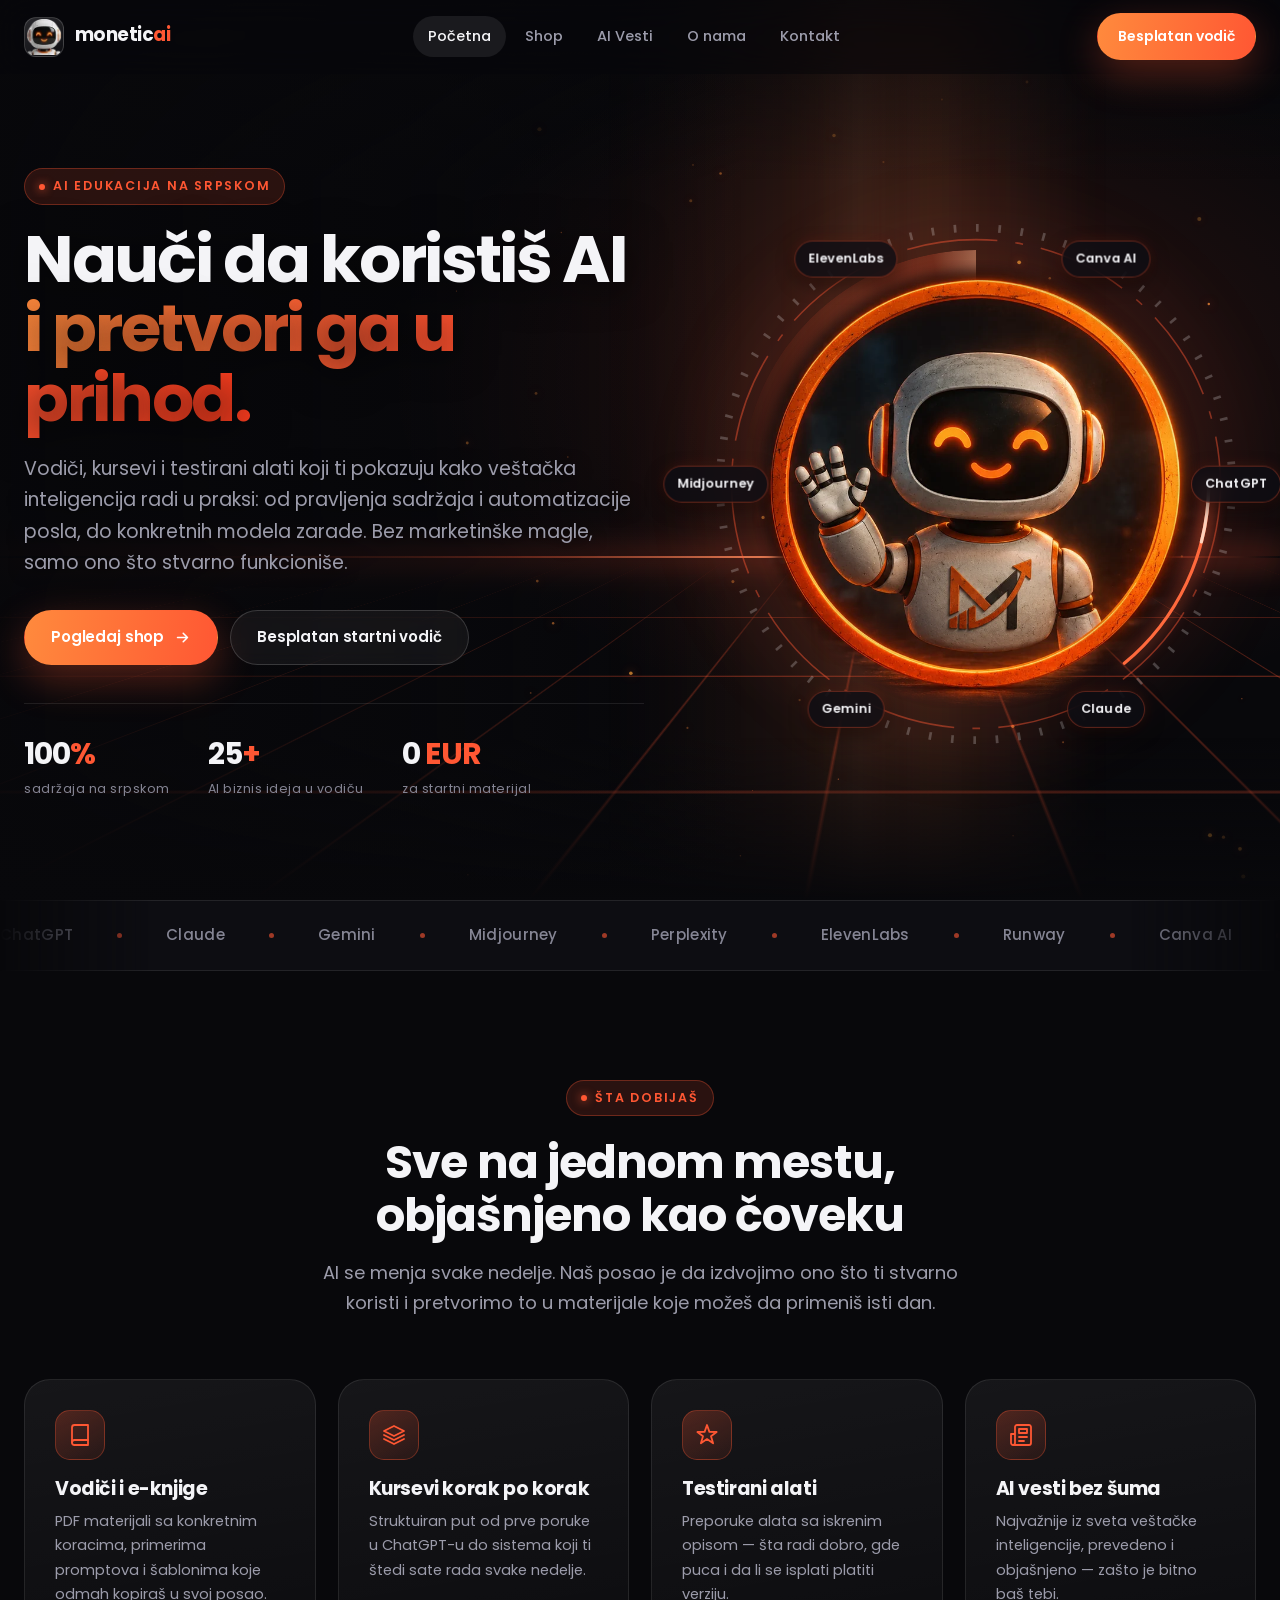
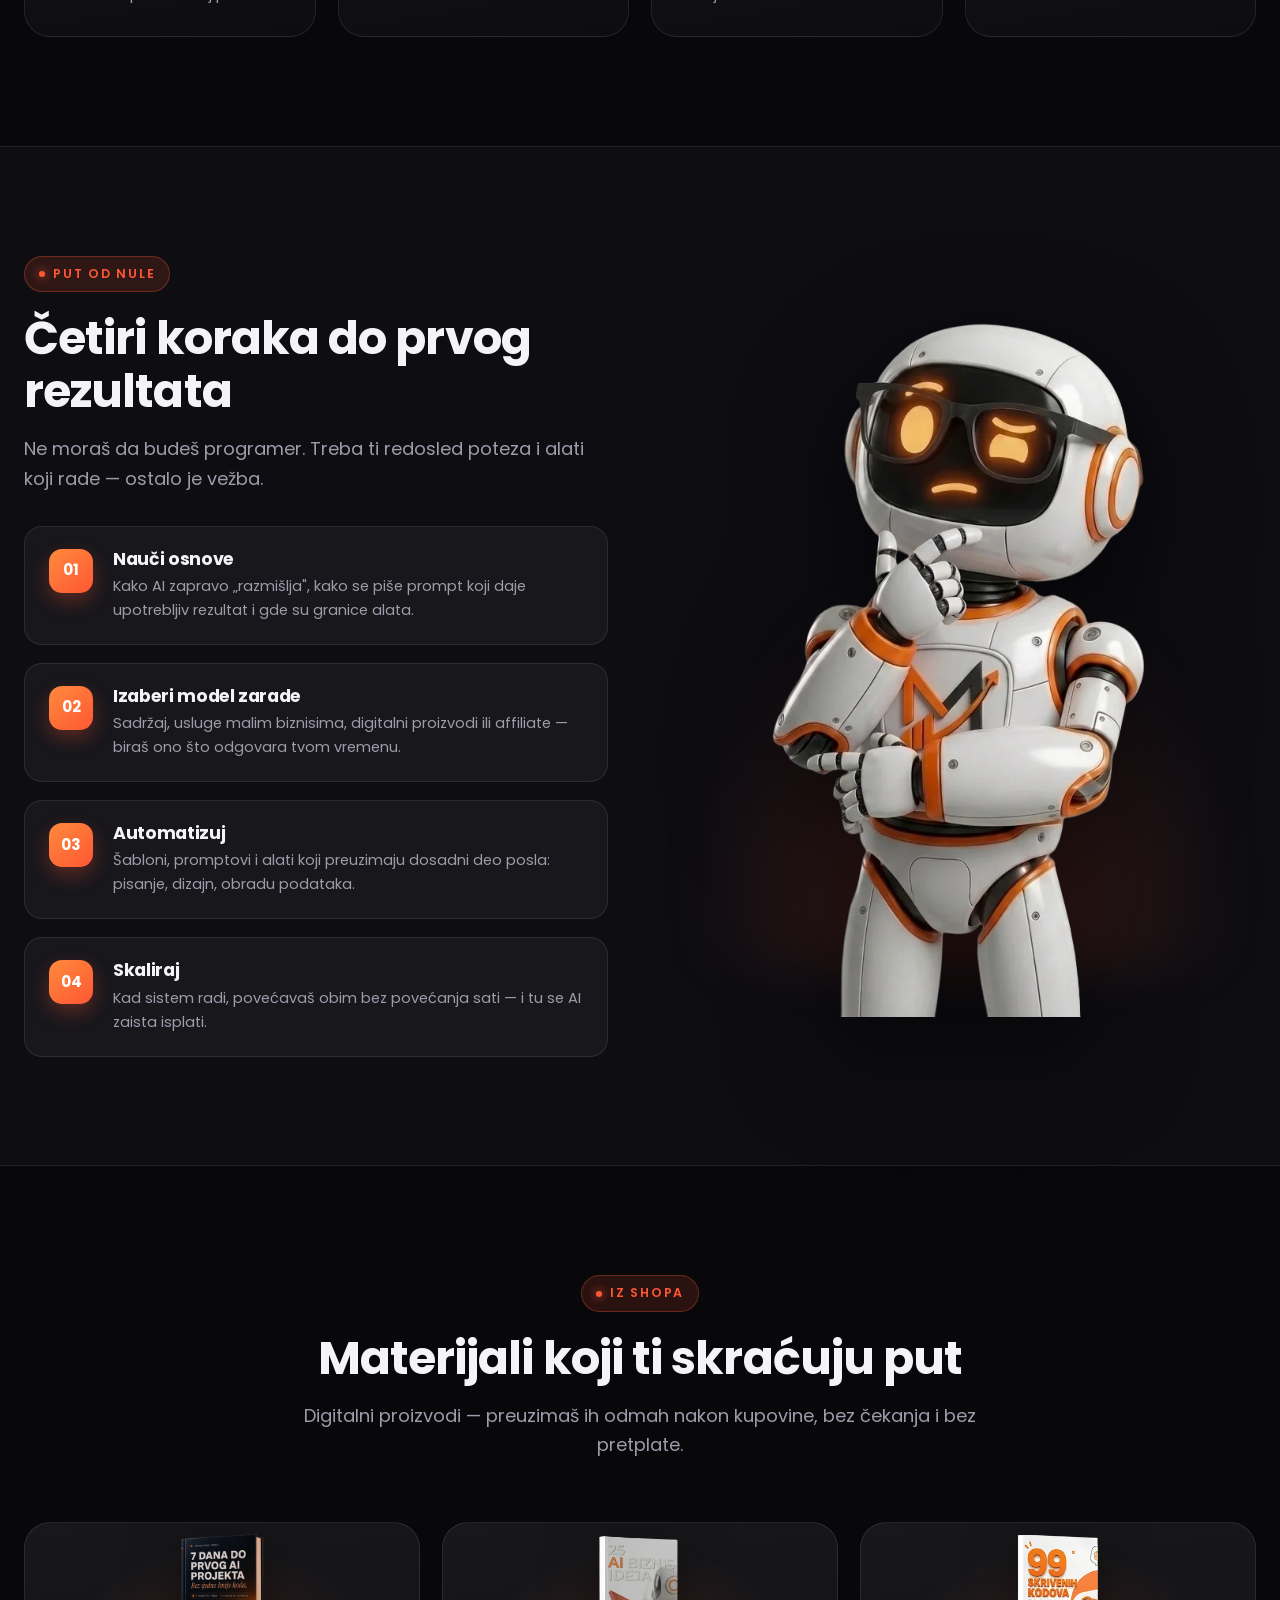
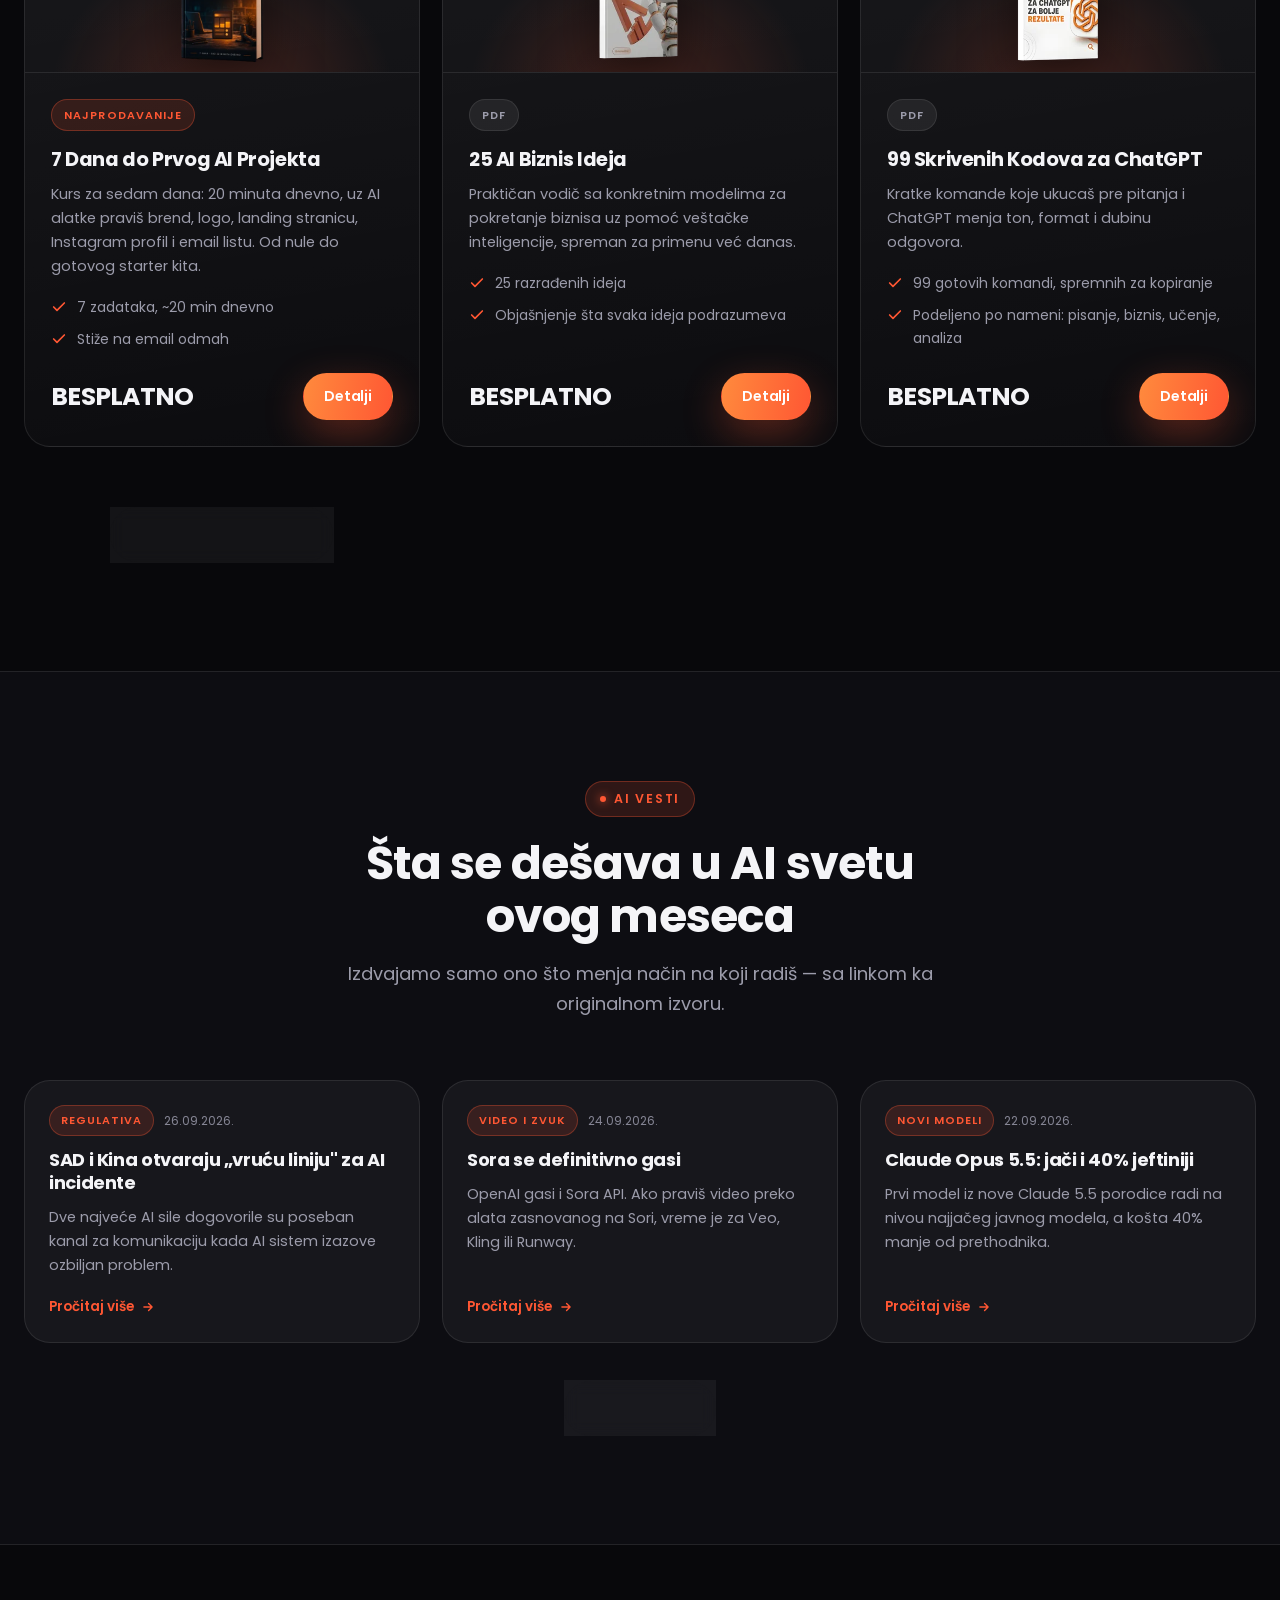
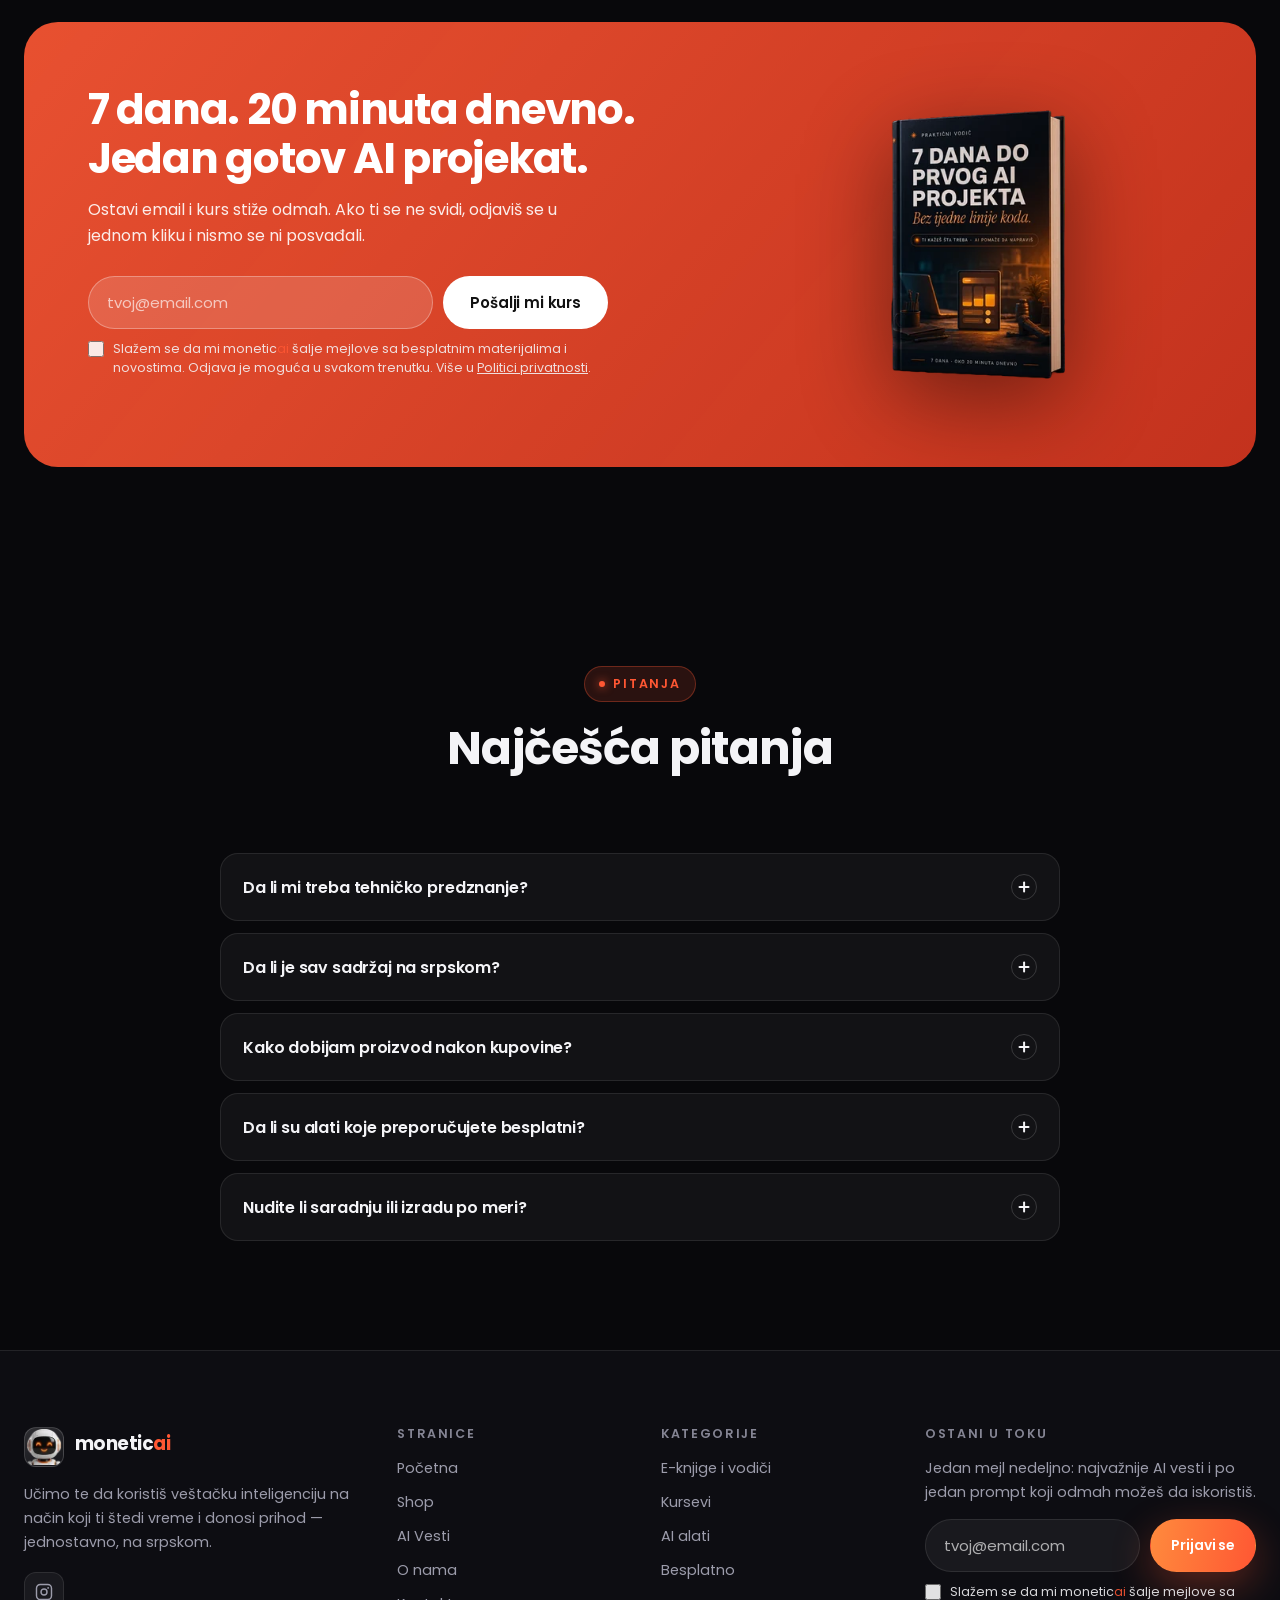
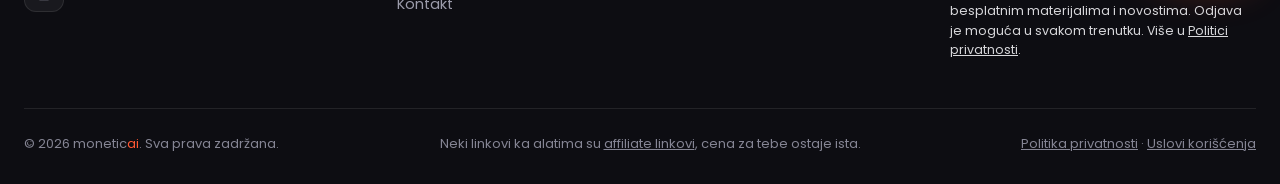
==== index.html @ 7a783445 "Novi cover za 7 dana do prvog AI projekta Co-Authored-By: Claude Opus 5.5 <noreply@anthropic.com> Cl" ====
<!DOCTYPE html>
<html lang="sr">
<head>
<meta charset="UTF-8">
<meta name="viewport" content="width=device-width, initial-scale=1">
<title>moneticai | Nauči AI na srpskom i pretvori ga u prihod</title>
<meta name="description" content="Praktični AI vodiči, besplatni kursevi, testirani AI alati i najnovije AI vesti na srpskom jeziku. Nauči da koristiš veštačku inteligenciju i zaradi uz nju.">
<link rel="canonical" href="https://moneticai.rs/">
<meta name="robots" content="index, follow, max-image-preview:large, max-snippet:-1">
<meta name="author" content="moneticai">
<meta property="og:site_name" content="moneticai">
<meta property="og:locale" content="sr_RS">
<meta property="og:type" content="website">
<meta property="og:url" content="https://moneticai.rs/">
<meta property="og:title" content="Nauči AI i pretvori ga u prihod">
<meta property="og:description" content="Praktični AI vodiči, besplatni kursevi, testirani AI alati i najnovije AI vesti na srpskom jeziku. Nauči da koristiš veštačku inteligenciju i zaradi uz nju.">
<meta property="og:image" content="https://moneticai.rs/assets/img/og-home.jpg?v=2">
<meta property="og:image:width" content="1200">
<meta property="og:image:height" content="630">
<meta property="og:image:alt" content="Nauči AI i pretvori ga u prihod">
<meta name="twitter:card" content="summary_large_image">
<meta name="twitter:title" content="Nauči AI i pretvori ga u prihod">
<meta name="twitter:description" content="Praktični AI vodiči, besplatni kursevi, testirani AI alati i najnovije AI vesti na srpskom jeziku. Nauči da koristiš veštačku inteligenciju i zaradi uz nju.">
<meta name="twitter:image" content="https://moneticai.rs/assets/img/og-home.jpg?v=2">
<link rel="apple-touch-icon" href="assets/img/apple-touch-icon.png">
<link rel="preload" href="assets/fonts/poppins-latin-400-normal.woff2" as="font" type="font/woff2" crossorigin>
<link rel="preload" href="assets/fonts/poppins-latin-700-normal.woff2" as="font" type="font/woff2" crossorigin>
<script type="application/ld+json">
{
 "@context": "https://schema.org",
 "@graph": [
  {
   "@type": "Organization",
   "@id": "https://moneticai.rs/#org",
   "name": "moneticai",
   "url": "https://moneticai.rs/",
   "logo": "https://moneticai.rs/assets/img/robot-head.png",
   "email": "kontakt@moneticai.rs",
   "sameAs": [
    "https://www.instagram.com/moneticai/"
   ]
  },
  {
   "@type": "WebSite",
   "@id": "https://moneticai.rs/#website",
   "name": "moneticai",
   "url": "https://moneticai.rs/",
   "inLanguage": "sr",
   "publisher": {
    "@id": "https://moneticai.rs/#org"
   }
  },
  {
   "@type": "WebPage",
   "@id": "https://moneticai.rs/#webpage",
   "url": "https://moneticai.rs/",
   "name": "moneticai | Nauči AI na srpskom i pretvori ga u prihod",
   "description": "Praktični AI vodiči, besplatni kursevi, testirani AI alati i najnovije AI vesti na srpskom jeziku. Nauči da koristiš veštačku inteligenciju i zaradi uz nju.",
   "inLanguage": "sr",
   "isPartOf": {
    "@id": "https://moneticai.rs/#website"
   },
   "primaryImageOfPage": "https://moneticai.rs/assets/img/og-home.jpg?v=2"
  }
 ]
}
</script>
<meta name="theme-color" content="#08080B">
<link rel="icon" href="assets/img/favicon.png" type="image/png">
<script>document.documentElement.classList.add('js')</script>
<link rel="preload" href="assets/img/logo-portal.webp" as="image" type="image/webp">
<link rel="stylesheet" href="assets/css/style.css?v=20261006">
<style>
/* =========================================================
   HERO UVODNA ŠPICA: "Portal" (petlja od 12s)
   ========================================================= */
.hero--portal{
  --loop:12s;
  min-height:100svh;
  background:
    radial-gradient(900px 560px at 74% 42%, rgba(255,87,51,.14), transparent 62%),
    var(--bg);
  isolation:isolate;
}
.hero--portal .hero__inner{ z-index:5; }
.hero--portal h1{ text-shadow:0 6px 40px rgba(0,0,0,.7); }
.hero--portal .hero__sub{ text-shadow:0 2px 16px rgba(0,0,0,.85); }

/* ---------- pozadinska scena ---------- */
.scene{ position:absolute; inset:0; z-index:0; overflow:hidden; pointer-events:none; }

.scene__beam{
  position:absolute; top:-30%; width:38vw; height:150%;
  background:linear-gradient(90deg, transparent, rgba(255,120,60,.09) 45%, rgba(255,150,90,.14) 50%, rgba(255,120,60,.09) 55%, transparent);
  filter:blur(18px);
  transform-origin:50% 0;
  mix-blend-mode:screen;
}
.scene__beam--a{ left:48%; animation:beamA var(--loop) ease-in-out infinite; }
.scene__beam--b{ left:62%; width:22vw; opacity:.7; animation:beamB calc(var(--loop) * 1.5) ease-in-out infinite; }
@keyframes beamA{ 0%,100%{ transform:rotate(18deg); opacity:.55; } 50%{ transform:rotate(6deg); opacity:1; } }
@keyframes beamB{ 0%,100%{ transform:rotate(-14deg); } 50%{ transform:rotate(-26deg); } }

/* svetlosni tragovi koji jure ka portalu */
.scene__streaks span{
  position:absolute; left:0; top:var(--y);
  width:var(--w); height:1.5px; border-radius:2px;
  background:linear-gradient(90deg, transparent, rgba(255,87,51,.75), #FFC2A3);
  box-shadow:0 0 10px rgba(255,87,51,.8);
  opacity:0;
  animation:streak var(--d) cubic-bezier(.55,0,.75,.4) infinite;
  animation-delay:var(--delay);
}
@keyframes streak{
  0%{ transform:translateX(-30vw); opacity:0; }
  15%{ opacity:.55; }
  80%{ opacity:.55; }
  100%{ transform:translateX(72vw); opacity:0; }
}

.scene__embers{ position:absolute; inset:0; width:100%; height:100%; }

/* perspektivni pod (kao mokri sto sa slike) */
.scene__floor{
  position:absolute; left:0; right:0; bottom:0; height:38%;
  perspective:420px; perspective-origin:70% 0%;
  overflow:hidden;
  mask-image:linear-gradient(to bottom, transparent, #000 30%);
  -webkit-mask-image:linear-gradient(to bottom, transparent, #000 30%);
}
.scene__plane{
  position:absolute; left:-50%; right:-50%; top:0; height:260%;
  transform-origin:50% 0; transform:rotateX(74deg);
  background-image:
    linear-gradient(rgba(255,87,51,.42) 1.5px, transparent 1.5px),
    linear-gradient(90deg, rgba(255,87,51,.30) 1.5px, transparent 1.5px);
  background-size:72px 72px;
  animation:floorMove 1.8s linear infinite;
}
@keyframes floorMove{ to{ background-position:0 72px; } }
.scene__horizon{
  position:absolute; left:0; right:0; bottom:38%; height:2px;
  background:linear-gradient(90deg, transparent 5%, rgba(255,87,51,.55) 40%, #FF9B6B 70%, rgba(255,87,51,.55) 88%, transparent);
  box-shadow:0 0 30px 6px rgba(255,87,51,.35);
  animation:horizon var(--loop) ease-in-out infinite;
}
@keyframes horizon{ 0%,100%{ opacity:.55; } 6%{ opacity:1; } 50%{ opacity:.7; } }

.scene__vignette{
  position:absolute; inset:0;
  background:
    linear-gradient(90deg, rgba(8,8,11,.92) 0%, rgba(8,8,11,.55) 32%, transparent 58%),
    linear-gradient(to bottom, rgba(8,8,11,.6), transparent 20%, transparent 82%, var(--bg));
}

/* ---------- portal (logo) ---------- */
.portal{ align-items:center; }
.portal__stage{
  position:relative; width:min(100%, 520px); aspect-ratio:1;
  display:grid; place-items:center;
  container-type:inline-size;
}
.portal__halo{
  position:absolute; inset:-14%; border-radius:50%;
  background:radial-gradient(circle, rgba(255,87,51,.42), rgba(255,87,51,.08) 45%, transparent 66%);
  filter:blur(20px);
  animation:halo var(--loop) ease-in-out infinite;
}
@keyframes halo{
  0%{ opacity:.35; transform:scale(.9); }
  7%{ opacity:1; transform:scale(1.08); }
  30%{ opacity:.7; transform:scale(1); }
  50%{ opacity:.9; transform:scale(1.03); }
  100%{ opacity:.35; transform:scale(.9); }
}

.portal .portal__logo{
  position:relative; z-index:2;
  width:86%; height:auto; max-width:none;
  filter:none;
  animation:logoIgnite var(--loop) cubic-bezier(.2,.7,.3,1) infinite;
}
@keyframes logoIgnite{
  0%  { filter:brightness(.55) saturate(.8); transform:scale(.96); }
  6%  { filter:brightness(1.35) saturate(1.2); transform:scale(1.025); }
  14% { filter:brightness(1) saturate(1); transform:scale(1); }
  50% { filter:brightness(1.08) saturate(1.05); transform:translateY(-8px) scale(1); }
  90% { filter:brightness(1) saturate(1); transform:scale(1); }
  100%{ filter:brightness(.55) saturate(.8); transform:scale(.96); }
}

/* udarni talas pri "paljenju" */
.portal__shock{
  position:absolute; z-index:1; inset:6%; border-radius:50%;
  border:2px solid rgba(255,140,90,.9);
  box-shadow:0 0 30px rgba(255,87,51,.8), inset 0 0 30px rgba(255,87,51,.5);
  opacity:0;
  animation:shock var(--loop) cubic-bezier(.1,.6,.3,1) infinite;
}
.portal__shock--late{ animation-delay:.35s; border-width:1px; }
@keyframes shock{
  0%{ transform:scale(.85); opacity:0; }
  4%{ transform:scale(.95); opacity:1; }
  30%{ transform:scale(1.9); opacity:0; }
  100%{ transform:scale(1.9); opacity:0; }
}

/* lens flare preko sredine */
.portal__flare{
  position:absolute; z-index:3; left:-20%; right:-20%; top:50%; height:3px;
  background:linear-gradient(90deg, transparent, rgba(255,140,90,.0) 10%, rgba(255,190,150,.95) 50%, rgba(255,140,90,0) 90%, transparent);
  filter:blur(1px);
  box-shadow:0 0 24px 4px rgba(255,87,51,.6);
  transform:scaleX(0); opacity:0;
  animation:flare var(--loop) ease-out infinite;
}
@keyframes flare{
  0%,3%{ transform:scaleX(0); opacity:0; }
  7%{ transform:scaleX(1); opacity:1; }
  16%,100%{ transform:scaleX(1.2); opacity:0; }
}

/* HUD prstenovi */
.portal__rings{ position:absolute; inset:0; width:100%; height:100%; overflow:visible; z-index:1; }
.portal__rings circle{ fill:none; transform-box:view-box; transform-origin:50% 50%; }
.portal__ticks{ stroke:rgba(255,255,255,.22); stroke-width:6; stroke-dasharray:.6 4.4; animation:spin 60s linear infinite; }
.portal__dash{ stroke:rgba(255,87,51,.45); stroke-width:1.2; stroke-dasharray:70 14 6 14; animation:spin 30s linear infinite reverse; }
.portal__arc{
  stroke:#FF6A3D; stroke-width:2.5; stroke-linecap:round;
  stroke-dasharray:14 86; filter:drop-shadow(0 0 6px #FF5733);
  animation:spin 6s linear infinite;
}
.portal__arc--b{ stroke:#FFD2BC; stroke-dasharray:4 96; animation-duration:4s; animation-direction:reverse; }
@keyframes spin{ to{ transform:rotate(360deg); } }

.portal__radar{
  position:absolute; z-index:1; inset:5%; border-radius:50%;
  background:conic-gradient(from 0deg, transparent 0 78%, rgba(255,87,51,.22) 97%, rgba(255,170,130,.5) 100%);
  -webkit-mask:radial-gradient(farthest-side, transparent 82%, #000 84%, #000 100%);
          mask:radial-gradient(farthest-side, transparent 82%, #000 84%, #000 100%);
  animation:spin 6s linear infinite;
}

/* orbita sa AI alatima */
.portal__orbit{
  position:absolute; inset:0; z-index:4;
  animation:spin 36s linear infinite;
}
.portal__chip{
  position:absolute; left:50%; top:50%;
  transform:rotate(var(--a)) translateX(50cqw) rotate(calc(var(--a) * -1));
}
.portal__chip i{
  display:block; font-style:normal;
  transform:translate(-50%,-50%);
  padding:7px 13px; border-radius:100px;
  font-size:12.5px; font-weight:600; letter-spacing:.01em; white-space:nowrap;
  color:var(--text);
  background:rgba(14,14,20,.78); border:1px solid rgba(255,87,51,.35);
  backdrop-filter:blur(10px); -webkit-backdrop-filter:blur(10px);
  box-shadow:0 6px 18px rgba(0,0,0,.5), 0 0 14px rgba(255,87,51,.15);
  animation:counter 36s linear infinite;
}
@keyframes counter{ from{ transform:translate(-50%,-50%) rotate(0deg); } to{ transform:translate(-50%,-50%) rotate(-360deg); } }

/* refleksija na podu */
.portal .portal__reflection{
  animation:none;
  position:absolute; left:50%; top:calc(100% - 4%);
  width:min(64%, 330px); height:auto;
  transform:translateX(-50%) scaleY(-.55);
  transform-origin:50% 0;
  opacity:.2; filter:blur(8px);
  mask-image:linear-gradient(to top, #000, transparent 70%);
  -webkit-mask-image:linear-gradient(to top, #000, transparent 70%);
  z-index:0;
}

/* ---------- responsive ---------- */
@media (max-width:960px){
  .scene__vignette{
    background:
      radial-gradient(ellipse 90% 45% at 50% 70%, rgba(8,8,11,.75), transparent 80%),
      linear-gradient(to bottom, rgba(8,8,11,.5), transparent 20%, transparent 82%, var(--bg));
  }
  .scene__floor{ perspective-origin:50% 0%; height:30%; }
  .scene__horizon{ bottom:30%; }
  .scene__beam--a{ left:30%; width:60vw; }
  .portal__stage{ width:min(74vw, 340px); }
  .portal__chip i{ font-size:11px; padding:5px 10px; }
  .portal .portal__reflection{ display:none; }
  .portal .portal__logo{ width:86%; }
}
@media (max-width:420px){
  .portal__chip:nth-child(even){ display:none; }
}

@media (prefers-reduced-motion: reduce){
  .scene *, .portal *{ animation:none !important; }
  .scene__streaks{ display:none; }
}
</style>
</head>
<body>

<!-- ============ NAVIGACIJA ============ -->
<header class="nav">
  <div class="nav__inner">
    <a href="/" class="brand" aria-label="moneticai početna">
      <span class="brand__mark"><img width="36" height="36" src="assets/img/robot-head.webp" srcset="assets/img/robot-head-80w.webp 80w, assets/img/robot-head.webp 256w" sizes="36px" alt="moneticai maskota"></span>
      <span>
        <span class="brand__text">monetic<span>ai</span></span>
<!--       <span class="brand__sub">AI na srpskom</span> -->
      </span>
    </a>

    <nav class="nav__links" aria-label="Glavna navigacija">
      <a href="/">Početna</a>
      <a href="/shop">Shop</a>
      <a href="/vesti">AI Vesti</a>
      <a href="/o-nama">O nama</a>
      <a href="/kontakt">Kontakt</a>
    </nav>

    <div class="nav__cta">
      <a href="/shop#besplatno" class="btn btn--primary btn--sm">Besplatan vodič</a>
      <button class="nav__burger" aria-label="Otvori meni" aria-expanded="false">
        <span></span><span></span><span></span>
      </button>
    </div>
  </div>
</header>

<div class="mobile-menu">
  <a href="/">Početna</a>
  <a href="/shop">Shop</a>
  <a href="/vesti">AI Vesti</a>
  <a href="/o-nama">O nama</a>
  <a href="/kontakt">Kontakt</a>
  <a href="/shop#besplatno" class="btn btn--primary">Preuzmi besplatan vodič</a>
</div>

<main>

<!-- ============ HERO (uvodna špica: portal) ============ -->
<section class="hero hero--portal">
  <!-- Motion pozadina: petlja od 12s, vrti se bez prekida -->
  <div class="scene" aria-hidden="true">
    <div class="scene__beam scene__beam--a"></div>
    <div class="scene__beam scene__beam--b"></div>
    <div class="scene__streaks">
      <span style="--y:18%;--d:4.2s;--w:180px;--delay:-.4s"></span>
      <span style="--y:31%;--d:5.6s;--w:120px;--delay:-2.1s"></span>
      <span style="--y:44%;--d:3.8s;--w:240px;--delay:-1.2s"></span>
      <span style="--y:57%;--d:6.2s;--w:140px;--delay:-3.5s"></span>
      <span style="--y:66%;--d:4.8s;--w:200px;--delay:-.9s"></span>
      <span style="--y:24%;--d:7s;--w:90px;--delay:-4.6s"></span>
      <span style="--y:50%;--d:5.1s;--w:160px;--delay:-2.8s"></span>
    </div>
    <canvas class="scene__embers"></canvas>
    <div class="scene__floor"><div class="scene__plane"></div></div>
    <div class="scene__horizon"></div>
    <div class="scene__vignette"></div>
  </div>


  <div class="container hero__inner">
    <div class="hero__text">
      <span class="eyebrow">AI edukacija na srpskom</span>
      <h1>Nauči da koristiš AI <span class="grad">i pretvori ga u prihod.</span></h1>
      <p class="hero__sub">
        Vodiči, kursevi i testirani alati koji ti pokazuju kako veštačka inteligencija
        radi u praksi: od pravljenja sadržaja i automatizacije posla, do konkretnih
        modela zarade. Bez marketinške magle, samo ono što stvarno funkcioniše.
      </p>
      <div class="hero__actions">
        <a href="/shop" class="btn btn--primary">
          Pogledaj shop
          <svg viewBox="0 0 24 24" fill="none" stroke="currentColor" stroke-width="2.2" stroke-linecap="round" stroke-linejoin="round"><path d="M5 12h14M13 6l6 6-6 6"/></svg>
        </a>
        <a href="/shop#besplatno" class="btn btn--ghost">Besplatan startni vodič</a>
      </div>

      <div class="hero__stats">
        <div class="stat">
          <div class="stat__num">100<span>%</span></div>
          <div class="stat__label">sadržaja na srpskom</div>
        </div>
        <div class="stat">
          <div class="stat__num">25<span>+</span></div>
          <div class="stat__label">AI biznis ideja u vodiču</div>
        </div>
        <div class="stat">
          <div class="stat__num">0<span> EUR</span></div>
          <div class="stat__label">za startni materijal</div>
        </div>
      </div>
    </div>

    <div class="hero__visual portal" aria-hidden="true">
      <div class="portal__stage">
        <div class="portal__halo"></div>
        <div class="portal__shock"></div>
        <div class="portal__shock portal__shock--late"></div>

        <svg class="portal__rings" viewBox="0 0 400 400">
          <circle class="portal__ticks" cx="200" cy="200" r="197" pathLength="360"/>
          <circle class="portal__dash"  cx="200" cy="200" r="188"/>
          <circle class="portal__arc"   cx="200" cy="200" r="179" pathLength="100"/>
          <circle class="portal__arc portal__arc--b" cx="200" cy="200" r="179" pathLength="100"/>
        </svg>
        <div class="portal__radar"></div>

        <img class="portal__logo" src="assets/img/logo-portal.webp" srcset="assets/img/logo-portal-380w.webp 380w, assets/img/logo-portal.webp 760w" sizes="(max-width: 960px) 300px, 440px" width="760" height="760" alt="" fetchpriority="high">
        <div class="portal__flare"></div>

        <div class="portal__orbit">
          <span class="portal__chip" style="--a:0deg"><i>ChatGPT</i></span>
          <span class="portal__chip" style="--a:60deg"><i>Claude</i></span>
          <span class="portal__chip" style="--a:120deg"><i>Gemini</i></span>
          <span class="portal__chip" style="--a:180deg"><i>Midjourney</i></span>
          <span class="portal__chip" style="--a:240deg"><i>ElevenLabs</i></span>
          <span class="portal__chip" style="--a:300deg"><i>Canva AI</i></span>
        </div>
      </div>
      <img class="portal__reflection" src="assets/img/logo-portal-380w.webp" width="380" height="380" alt="" loading="lazy">
    </div>
  </div>
</section>

<!-- ============ MARQUEE ============ -->
<div class="marquee" aria-hidden="true">
  <div class="marquee__track">
    <span>ChatGPT</span><span>Claude</span><span>Gemini</span><span>Midjourney</span><span>Perplexity</span><span>ElevenLabs</span><span>Runway</span><span>Canva AI</span><span>Notion AI</span><span>Suno</span><span>HeyGen</span><span>n8n</span><span>Make</span><span>Grok</span>
    <span>ChatGPT</span><span>Claude</span><span>Gemini</span><span>Midjourney</span><span>Perplexity</span><span>ElevenLabs</span><span>Runway</span><span>Canva AI</span><span>Notion AI</span><span>Suno</span><span>HeyGen</span><span>n8n</span><span>Make</span><span>Grok</span>
  </div>
</div>

<!-- ============ ŠTA DOBIJAŠ ============ -->
<section class="section" id="sta-dobijas">
  <div class="container">
    <div class="head-center reveal">
      <span class="eyebrow">Šta dobijaš</span>
      <h2 class="section-title section-title--center">Sve na jednom mestu, objašnjeno kao čoveku</h2>
      <p class="lead lead--center">
        AI se menja svake nedelje. Naš posao je da izdvojimo ono što ti stvarno koristi
        i pretvorimo to u materijale koje možeš da primeniš isti dan.
      </p>
    </div>

    <div class="grid grid--4">
      <article class="card reveal">
        <div class="card__icon">
          <svg viewBox="0 0 24 24" fill="none" stroke="currentColor" stroke-width="1.8" stroke-linecap="round" stroke-linejoin="round"><path d="M4 19.5A2.5 2.5 0 0 1 6.5 17H20"/><path d="M6.5 2H20v20H6.5A2.5 2.5 0 0 1 4 19.5v-15A2.5 2.5 0 0 1 6.5 2z"/></svg>
        </div>
        <h3>Vodiči i e-knjige</h3>
        <p>PDF materijali sa konkretnim koracima, primerima promptova i šablonima koje odmah kopiraš u svoj posao.</p>
      </article>

      <article class="card reveal" data-delay="80">
        <div class="card__icon">
          <svg viewBox="0 0 24 24" fill="none" stroke="currentColor" stroke-width="1.8" stroke-linecap="round" stroke-linejoin="round"><path d="M12 3 2 8l10 5 10-5-10-5z"/><path d="M2 16l10 5 10-5"/><path d="M2 12l10 5 10-5"/></svg>
        </div>
        <h3>Kursevi korak po korak</h3>
        <p>Struktuiran put od prve poruke u ChatGPT-u do sistema koji ti štedi sate rada svake nedelje.</p>
      </article>

      <article class="card reveal" data-delay="160">
        <div class="card__icon">
          <svg viewBox="0 0 24 24" fill="none" stroke="currentColor" stroke-width="1.8" stroke-linecap="round" stroke-linejoin="round"><path d="m12 2 2.4 6.9L21.6 9l-5.6 4.3 2.1 7L12 16.1 5.9 20.3l2.1-7L2.4 9l7.2-.1L12 2z"/></svg>
        </div>
        <h3>Testirani alati</h3>
        <p>Preporuke alata sa iskrenim opisom — šta radi dobro, gde puca i da li se isplati platiti verziju.</p>
      </article>

      <article class="card reveal" data-delay="240">
        <div class="card__icon">
          <svg viewBox="0 0 24 24" fill="none" stroke="currentColor" stroke-width="1.8" stroke-linecap="round" stroke-linejoin="round"><path d="M4 22h16a2 2 0 0 0 2-2V4a2 2 0 0 0-2-2H8a2 2 0 0 0-2 2v16a2 2 0 0 1-2 2zm0 0a2 2 0 0 1-2-2v-9h4"/><path d="M18 14h-8M15 18h-5M10 6h8v4h-8V6z"/></svg>
        </div>
        <h3>AI vesti bez šuma</h3>
        <p>Najvažnije iz sveta veštačke inteligencije, prevedeno i objašnjeno — zašto je bitno baš tebi.</p>
      </article>
    </div>
  </div>
</section>

<!-- ============ KAKO FUNKCIONIŠE ============ -->
<section class="section" style="background:var(--bg-2); border-block:1px solid var(--line);">
  <div class="container split">
    <div class="reveal">
      <span class="eyebrow">Put od nule</span>
      <h2 class="section-title">Četiri koraka do prvog rezultata</h2>
      <p class="lead" style="margin-bottom:32px;">
        Ne moraš da budeš programer. Treba ti redosled poteza i alati koji rade —
        ostalo je vežba.
      </p>

      <div class="steps">
        <div class="step"><div class="step__num">01</div><div><h3>Nauči osnove</h3><p>Kako AI zapravo „razmišlja", kako se piše prompt koji daje upotrebljiv rezultat i gde su granice alata.</p></div></div>
        <div class="step"><div class="step__num">02</div><div><h3>Izaberi model zarade</h3><p>Sadržaj, usluge malim biznisima, digitalni proizvodi ili affiliate — biraš ono što odgovara tvom vremenu.</p></div></div>
        <div class="step"><div class="step__num">03</div><div><h3>Automatizuj</h3><p>Šabloni, promptovi i alati koji preuzimaju dosadni deo posla: pisanje, dizajn, obradu podataka.</p></div></div>
        <div class="step"><div class="step__num">04</div><div><h3>Skaliraj</h3><p>Kad sistem radi, povećavaš obim bez povećanja sati — i tu se AI zaista isplati.</p></div></div>
      </div>
    </div>

    <div class="split__visual reveal">
      <img width="532" height="913" src="assets/img/razmislja.webp" srcset="assets/img/razmislja-80w.webp 80w, assets/img/razmislja-160w.webp 160w, assets/img/razmislja-240w.webp 240w, assets/img/razmislja-320w.webp 320w, assets/img/razmislja.webp 532w" sizes="(max-width: 600px) 222px, (max-width: 960px) 300px, 420px" alt="Robot pokazuje korake" loading="lazy">
    </div>
  </div>
</section>

<!-- ============ SHOP PREGLED ============ -->
<section class="section">
  <div class="container">
    <div class="head-center reveal">
      <span class="eyebrow">Iz shopa</span>
      <h2 class="section-title section-title--center">Materijali koji ti skraćuju put</h2>
      <p class="lead lead--center">Digitalni proizvodi — preuzimaš ih odmah nakon kupovine, bez čekanja i bez pretplate.</p>
    </div>
    
    <div class="grid grid--3">
    <!-- 7 dana do prvog ai projekta -->
      <article class="product reveal" data-delay="160">
        <div class="product__media"><img width="348" height="508" src="assets/img/7dana-do-provg-ai-projekta-knjiga.webp?v=2" srcset="assets/img/7dana-do-provg-ai-projekta-knjiga-80w.webp?v=2 80w, assets/img/7dana-do-provg-ai-projekta-knjiga-160w.webp?v=2 160w, assets/img/7dana-do-provg-ai-projekta-knjiga-240w.webp?v=2 240w, assets/img/7dana-do-provg-ai-projekta-knjiga.webp?v=2 348w" sizes="90px" alt="7 Dana do Prvog AI Projekta, moneticai" loading="lazy"></div>
        <div class="product__top"><span class="product__tag product__tag--hot">Najprodavanije</span></div>
        <div class="product__body">
          <h3>7 Dana do Prvog AI Projekta</h3>
          <p>Kurs za sedam dana: 20 minuta dnevno, uz AI alatke praviš brend, logo, landing stranicu, Instagram profil i email listu. Od nule do gotovog starter kita.</p>
          <ul class="product__list">
            <li><svg viewBox="0 0 24 24" fill="none" stroke="currentColor" stroke-width="2.5" stroke-linecap="round" stroke-linejoin="round"><path d="M20 6 9 17l-5-5"/></svg> 7 zadataka, ~20 min dnevno</li>
            <li><svg viewBox="0 0 24 24" fill="none" stroke="currentColor" stroke-width="2.5" stroke-linecap="round" stroke-linejoin="round"><path d="M20 6 9 17l-5-5"/></svg> Stiže na email odmah</li>
          </ul>
          <div class="product__foot">
            <div class="price"><span class="price__now">BESPLATNO</span></div>
            <a href="/7-dana-do-prvog-ai-projekta" class="btn btn--primary btn--sm">Detalji</a>
          </div>
        </div>
      </article>
      <!-- 25 ai biznis ideja – besplatno -->
      <article class="product reveal">
        <div class="product__media"><img width="374" height="584" src="assets/img/book.webp" srcset="assets/img/book-80w.webp 80w, assets/img/book-160w.webp 160w, assets/img/book-240w.webp 240w, assets/img/book.webp 374w" sizes="85px" alt="25 AI Biznis Ideja, moneticai" loading="lazy"></div>
        <div class="product__top"><span class="product__tag">PDF</span></div>
        <div class="product__body">
          <h3>25 AI Biznis Ideja</h3>
          <p>Praktičan vodič sa konkretnim modelima za pokretanje biznisa uz pomoć veštačke inteligencije, spreman za primenu već danas.</p>
          <ul class="product__list">
            <li><svg viewBox="0 0 24 24" fill="none" stroke="currentColor" stroke-width="2.5" stroke-linecap="round" stroke-linejoin="round"><path d="M20 6 9 17l-5-5"/></svg> 25 razrađenih ideja</li>
            <li><svg viewBox="0 0 24 24" fill="none" stroke="currentColor" stroke-width="2.5" stroke-linecap="round" stroke-linejoin="round"><path d="M20 6 9 17l-5-5"/></svg> Objašnjenje šta svaka ideja podrazumeva</li>
          </ul>
          <div class="product__foot">
            <div class="price"><span class="price__now">BESPLATNO</span><span class="price__old"></span></div>
            <a href="/ebook-25-ai-biznis-ideja" class="btn btn--primary btn--sm">Detalji</a>
          </div>
        </div>
      </article>
      <!-- 99 skrivenih kodova – besplatno -->
      <article class="product reveal" data-delay="80">
        <div class="product__media"><img width="682" height="1019" src="assets/img/99-kodova-chatgpt.webp" srcset="assets/img/99-kodova-chatgpt-80w.webp 80w, assets/img/99-kodova-chatgpt-160w.webp 160w, assets/img/99-kodova-chatgpt-240w.webp 240w, assets/img/99-kodova-chatgpt.webp 682w" sizes="88px" alt="99 Skrivenih Kodova za ChatGPT, moneticai" loading="lazy"></div>
        <div class="product__top"><span class="product__tag">PDF</span></div>
        <div class="product__body">
          <h3>99 Skrivenih Kodova za ChatGPT</h3>
          <p>Kratke komande koje ukucaš pre pitanja i ChatGPT menja ton, format i dubinu odgovora.</p>
          <ul class="product__list">
            <li><svg viewBox="0 0 24 24" fill="none" stroke="currentColor" stroke-width="2.5" stroke-linecap="round" stroke-linejoin="round"><path d="M20 6 9 17l-5-5"/></svg> 99 gotovih komandi, spremnih za kopiranje</li>
            <li><svg viewBox="0 0 24 24" fill="none" stroke="currentColor" stroke-width="2.5" stroke-linecap="round" stroke-linejoin="round"><path d="M20 6 9 17l-5-5"/></svg> Podeljeno po nameni: pisanje, biznis, učenje, analiza</li>
          </ul>
          <div class="product__foot">
            <div class="price"><span class="price__now">BESPLATNO</span></div>
            <a href="/99-skrivenih-kodova-za-chatgpt" class="btn btn--primary btn--sm">Detalji</a>
          </div>
        </div>
      </article>
    <div style="text-align:center; margin-top:38px;" class="reveal">
      <a href="/shop" class="btn btn--ghost">Vidi sve proizvode
        <svg viewBox="0 0 24 24" fill="none" stroke="currentColor" stroke-width="2.2" stroke-linecap="round" stroke-linejoin="round"><path d="M5 12h14M13 6l6 6-6 6"/></svg>
      </a>
    </div>
  </div>
</section>

<!-- ============ VESTI PREGLED ============ -->
<section class="section" style="background:var(--bg-2); border-block:1px solid var(--line);">
  <div class="container">
    <div class="head-center reveal">
      <span class="eyebrow">AI vesti</span>
      <h2 class="section-title section-title--center">Šta se dešava u AI svetu ovog meseca</h2>
      <p class="lead lead--center">Izdvajamo samo ono što menja način na koji radiš — sa linkom ka originalnom izvoru.</p>
    </div>

    <div class="grid grid--3">
      <article class="news-card reveal">
        <div class="news-card__meta"><span class="tag">Regulativa</span><span>26.09.2026.</span></div>
        <h3>SAD i Kina otvaraju „vruću liniju" za AI incidente</h3>
        <p>Dve najveće AI sile dogovorile su poseban kanal za komunikaciju kada AI sistem izazove ozbiljan problem.</p>
        <a class="news-card__link" href="/vesti">Pročitaj više
          <svg viewBox="0 0 24 24" fill="none" stroke="currentColor" stroke-width="2.4" stroke-linecap="round" stroke-linejoin="round"><path d="M5 12h14M13 6l6 6-6 6"/></svg>
        </a>
      </article>

      <article class="news-card reveal" data-delay="80">
        <div class="news-card__meta"><span class="tag">Video i zvuk</span><span>24.09.2026.</span></div>
        <h3>Sora se definitivno gasi</h3>
        <p>OpenAI gasi i Sora API. Ako praviš video preko alata zasnovanog na Sori, vreme je za Veo, Kling ili Runway.</p>
        <a class="news-card__link" href="/vesti">Pročitaj više
          <svg viewBox="0 0 24 24" fill="none" stroke="currentColor" stroke-width="2.4" stroke-linecap="round" stroke-linejoin="round"><path d="M5 12h14M13 6l6 6-6 6"/></svg>
        </a>
      </article>

      <article class="news-card reveal" data-delay="160">
        <div class="news-card__meta"><span class="tag">Novi modeli</span><span>22.09.2026.</span></div>
        <h3>Claude Opus 5.5: jači i 40% jeftiniji</h3>
        <p>Prvi model iz nove Claude 5.5 porodice radi na nivou najjačeg javnog modela, a košta 40% manje od prethodnika.</p>
        <a class="news-card__link" href="/vesti">Pročitaj više
          <svg viewBox="0 0 24 24" fill="none" stroke="currentColor" stroke-width="2.4" stroke-linecap="round" stroke-linejoin="round"><path d="M5 12h14M13 6l6 6-6 6"/></svg>
        </a>
      </article>
    </div>

    <div style="text-align:center; margin-top:38px;" class="reveal">
      <a href="/vesti" class="btn btn--ghost">Sve vesti
        <svg viewBox="0 0 24 24" fill="none" stroke="currentColor" stroke-width="2.2" stroke-linecap="round" stroke-linejoin="round"><path d="M5 12h14M13 6l6 6-6 6"/></svg>
      </a>
    </div>
  </div>
</section>

<!-- ============ CTA / NEWSLETTER ============ -->
<section class="section--tight" style="padding-bottom:clamp(60px,7vw,100px);">
  <div class="container">
    <div class="cta-band reveal">
      <div>
        <h2>7 dana. 20 minuta dnevno. Jedan gotov AI projekat.</h2>
        <p>Ostavi email i kurs stiže odmah. Ako ti se ne svidi, odjaviš se u jednom kliku i nismo se ni posvađali.</p>
        <form class="newsletter"
      action="https://assets.mailerlite.com/jsonp/2517581/forms/199037071407449505/subscribe"
      method="post"
      data-mailerlite>
            <input type="email" name="fields[email]" placeholder="tvoj@email.com" aria-label="Email adresa" required>
            <input type="hidden" name="ml-submit" value="1">
            <input type="hidden" name="anticsrf" value="true">
            <button type="submit" class="btn btn--light">Pošalji mi kurs</button>
        
          <label class="consent"><input type="checkbox" required> <span>Slažem se da mi monetic<span class="ai-o">ai</span> šalje mejlove sa besplatnim materijalima i novostima. Odjava je moguća u svakom trenutku. Više u <a href="/politika-privatnosti">Politici privatnosti</a>.</span></label>
        </form>
        <p data-newsletter-msg style="opacity:0; transition:opacity .3s; margin-top:12px; font-size:14px;"></p>
      </div>
      <div class="cta-band__visual">
        <img width="348" height="508" src="assets/img/7dana-do-provg-ai-projekta-knjiga.webp?v=2" srcset="assets/img/7dana-do-provg-ai-projekta-knjiga-80w.webp?v=2 80w, assets/img/7dana-do-provg-ai-projekta-knjiga-160w.webp?v=2 160w, assets/img/7dana-do-provg-ai-projekta-knjiga-240w.webp?v=2 240w, assets/img/7dana-do-provg-ai-projekta-knjiga.webp?v=2 348w" sizes="190px" alt="7 dana do prvog AI projekta, besplatan AI kurs" style="width:min(100%,190px); filter:drop-shadow(0 24px 44px rgba(0,0,0,.45));" loading="lazy">
      </div>
    </div>
  </div>
</section>

<!-- ============ FAQ ============ -->
<section class="section" id="faq">
  <div class="container">
    <div class="head-center reveal">
      <span class="eyebrow">Pitanja</span>
      <h2 class="section-title section-title--center">Najčešća pitanja</h2>
    </div>

    <div class="faq reveal">
      <div class="faq__item">
        <button class="faq__q" aria-expanded="false">Da li mi treba tehničko predznanje?<i></i></button>
        <div class="faq__a"><p>Ne. Sve je napisano za ljude koji prvi put otvaraju AI alat. Ako znaš da koristiš telefon i pretraživač, znaš dovoljno za početak.</p></div>
      </div>
      <div class="faq__item">
        <button class="faq__q" aria-expanded="false">Da li je sav sadržaj na srpskom?<i></i></button>
        <div class="faq__a"><p>Da. Vodiči, kursevi i objašnjenja su na srpskom. Sami alati su najčešće na engleskom, pa uz svaki dajemo i prevod ključnih pojmova.</p></div>
      </div>
      <div class="faq__item">
        <button class="faq__q" aria-expanded="false">Kako dobijam proizvod nakon kupovine?<i></i></button>
        <div class="faq__a"><p>Digitalni proizvodi stižu odmah na email, kao link za preuzimanje. Kursevi imaju doživotni pristup — plaćaš jednom.</p></div>
      </div>
      <div class="faq__item">
        <button class="faq__q" aria-expanded="false">Da li su alati koje preporučujete besplatni?<i></i></button>
        <div class="faq__a"><p>Većina ima besplatnu verziju koja je sasvim dovoljna za početak. Kod svakog alata jasno pišemo šta dobijaš besplatno, a šta tek u plaćenoj verziji.</p></div>
      </div>
      <div class="faq__item">
        <button class="faq__q" aria-expanded="false">Nudite li saradnju ili izradu po meri?<i></i></button>
        <div class="faq__a"><p>Da — od konsultacija do postavljanja AI automatizacija za mali biznis. Piši nam preko <a href="/kontakt" style="color:var(--brand)">kontakt stranice</a> i javljamo se u roku od 24h.</p></div>
      </div>
    </div>
  </div>
</section>

</main>

<!-- ============ FOOTER ============ -->
<footer class="footer">
  <div class="container">
    <div class="footer__grid">
      <div>
        <a href="/" class="brand" style="margin-bottom:16px;">
          <span class="brand__mark"><img width="36" height="36" src="assets/img/robot-head.webp" srcset="assets/img/robot-head-80w.webp 80w, assets/img/robot-head.webp 256w" sizes="36px" alt=""></span>
          <span><span class="brand__text">monetic<span>ai</span></span><span class="brand__sub"></span></span>
        </a>
        <p>Učimo te da koristiš veštačku inteligenciju na način koji ti štedi vreme i donosi prihod — jednostavno, na srpskom.</p>
        <div class="socials">
          <a href="https://www.instagram.com/moneticai/" aria-label="Instagram"><svg viewBox="0 0 24 24" fill="none" stroke="currentColor" stroke-width="1.9"><rect x="2" y="2" width="20" height="20" rx="5"/><circle cx="12" cy="12" r="4"/><circle cx="17.5" cy="6.5" r="1.2" fill="currentColor" stroke="none"/></svg></a>
          <!--<a href="#" aria-label="YouTube"><svg viewBox="0 0 24 24" fill="none" stroke="currentColor" stroke-width="1.9"><path d="M22 12s0-3.5-.5-5c-.3-1-1-1.8-2-2C17.7 4.5 12 4.5 12 4.5s-5.7 0-7.5.5c-1 .2-1.7 1-2 2C2 8.5 2 12 2 12s0 3.5.5 5c.3 1 1 1.8 2 2 1.8.5 7.5.5 7.5.5s5.7 0 7.5-.5c1-.2 1.7-1 2-2 .5-1.5.5-5 .5-5z"/><path d="m10 15 5-3-5-3z" fill="currentColor" stroke="none"/></svg></a> -->
          <!--<a href="#" aria-label="TikTok"><svg viewBox="0 0 24 24" fill="none" stroke="currentColor" stroke-width="1.9" stroke-linecap="round" stroke-linejoin="round"><path d="M16 3c.5 2.5 2 4 4.5 4.3v3.2c-1.7 0-3.3-.5-4.5-1.4v6.3a6.2 6.2 0 1 1-5.3-6.1v3.3a3 3 0 1 0 2.1 2.8V3z"/></svg></a> -->
        </div>
      </div>

      <div>
        <h2 class="footer__title">Stranice</h2>
        <div class="footer__links">
          <a href="/">Početna</a>
          <a href="/shop">Shop</a>
          <a href="/vesti">AI Vesti</a>
          <a href="/o-nama">O nama</a>
          <a href="/kontakt">Kontakt</a>
        </div>
      </div>

      <div>
        <h2 class="footer__title">Kategorije</h2>
        <div class="footer__links">
          <a href="/shop#e-knjige">E-knjige i vodiči</a>
          <a href="/shop#kursevi">Kursevi</a>
          <a href="/shop#alati">AI alati</a>
          <a href="/shop#besplatno">Besplatno</a>
        </div>
      </div>

      <div>
        <h2 class="footer__title">Ostani u toku</h2>
        <p style="margin-bottom:14px;">Jedan mejl nedeljno: najvažnije AI vesti i po jedan prompt koji odmah možeš da iskoristiš.</p>
        <form class="newsletter" data-newsletter style="max-width:100%;">
          <input type="email" placeholder="tvoj@email.com" aria-label="Email adresa" required style="background:rgba(255,255,255,.05); border-color:var(--line); color:var(--text);">
          <button type="submit" class="btn btn--primary btn--sm">Prijavi se</button>
        
          <label class="consent"><input type="checkbox" required> <span>Slažem se da mi monetic<span class="ai-o">ai</span> šalje mejlove sa besplatnim materijalima i novostima. Odjava je moguća u svakom trenutku. Više u <a href="/politika-privatnosti">Politici privatnosti</a>.</span></label>
        </form>
        <p data-newsletter-msg style="opacity:0; transition:opacity .3s; margin-top:10px; font-size:13px;"></p>
      </div>
    </div>

    <div class="footer__bottom">
      <span>© <span data-year>2026</span> monetic<span class="ai-o">ai</span>. Sva prava zadržana.</span>
      <span>Neki linkovi ka alatima su <a href="/uslovi-koriscenja#affiliate" style="color:inherit;text-decoration:underline;">affiliate linkovi</a>, cena za tebe ostaje ista.</span>
      <span class="footer__legal"><a href="/politika-privatnosti">Politika privatnosti</a> · <a href="/uslovi-koriscenja">Uslovi korišćenja</a></span>
    </div>
  </div>
</footer>

<script src="assets/js/main.js?v=20261006"></script>
<script>
/* Uvodna špica: žar čestice (canvas) */
(function () {
  var hero = document.querySelector('.hero--portal');
  var cv = hero && hero.querySelector('.scene__embers');
  if (!cv || !cv.getContext) return;
  if (window.matchMedia && window.matchMedia('(prefers-reduced-motion: reduce)').matches) return;
  var ctx = cv.getContext('2d'), dpr = Math.min(window.devicePixelRatio || 1, 2);
  var w = 0, h = 0, parts = [], visible = true, raf = 0, running = false;
  function make(any) {
    return { x: w * (.35 + Math.random() * .65), y: any ? Math.random() * h : h + 10,
      r: Math.random() * 1.7 + .4, vy: Math.random() * .5 + .15, sw: Math.random() * 1.2 + .3,
      ph: Math.random() * 6.28, a: Math.random() * .6 + .25 };
  }
  function size() {
    var r = hero.getBoundingClientRect(); w = r.width; h = r.height;
    cv.width = Math.round(w * dpr); cv.height = Math.round(h * dpr);
    ctx.setTransform(dpr, 0, 0, dpr, 0, 0);
    var n = Math.round(Math.min(64, Math.max(24, w / 24))); parts = [];
    for (var i = 0; i < n; i++) parts.push(make(true));
  }
  function tick() {
    ctx.clearRect(0, 0, w, h);
    ctx.shadowColor = 'rgba(255,87,51,.9)'; ctx.shadowBlur = 8;
    for (var i = 0; i < parts.length; i++) {
      var p = parts[i]; p.y -= p.vy; p.ph += .012;
      if (p.y < -10) { parts[i] = make(false); continue; }
      var life = Math.min(1, p.y / (h * .35));
      ctx.beginPath(); ctx.arc(p.x + Math.sin(p.ph) * p.sw * 6, p.y, p.r, 0, 6.283);
      ctx.fillStyle = 'rgba(255,' + (110 + Math.round(p.r * 30)) + ',60,' + (p.a * life).toFixed(3) + ')';
      ctx.fill();
    }
    raf = requestAnimationFrame(tick);
  }
  function sync() {
    var on = visible && !document.hidden;
    if (on && !running) { running = true; raf = requestAnimationFrame(tick); }
    if (!on && running) { running = false; cancelAnimationFrame(raf); }
  }
  size(); window.addEventListener('resize', size);
  if ('IntersectionObserver' in window) new IntersectionObserver(function (e) { visible = e[0].isIntersecting; sync(); }).observe(hero);
  document.addEventListener('visibilitychange', sync); sync();
})();
</script>
</body>
</html>
---- assets/css/style.css ----
/* =========================================================
   MonetIC AI — Design System
   Boje: crna / bela / narandžasta #FF5733
   Font: Poppins
   ========================================================= */

/* --- Poppins (lokalno hostovan — sajt radi i bez interneta) --- */
@font-face{ font-family:'Poppins'; font-style:normal; font-weight:400; font-display:swap;
  src:url('../fonts/poppins-latin-ext-400-normal.woff2') format('woff2');
  unicode-range:U+0100-02BA,U+02BD-02C5,U+02C7-02CC,U+02CE-02D7,U+02DD-02FF,U+0304,U+0308,U+0329,U+1D00-1DBF,U+1E00-1E9F,U+1EF2-1EFF,U+2020,U+20A0-20AB,U+20AD-20C0,U+2113,U+2C60-2C7F,U+A720-A7FF; }
@font-face{ font-family:'Poppins'; font-style:normal; font-weight:400; font-display:swap;
  src:url('../fonts/poppins-latin-400-normal.woff2') format('woff2'); }
@font-face{ font-family:'Poppins'; font-style:normal; font-weight:500; font-display:swap;
  src:url('../fonts/poppins-latin-ext-500-normal.woff2') format('woff2');
  unicode-range:U+0100-02BA,U+02BD-02C5,U+02C7-02CC,U+02CE-02D7,U+02DD-02FF,U+0304,U+0308,U+0329,U+1D00-1DBF,U+1E00-1E9F,U+1EF2-1EFF,U+2020,U+20A0-20AB,U+20AD-20C0,U+2113,U+2C60-2C7F,U+A720-A7FF; }
@font-face{ font-family:'Poppins'; font-style:normal; font-weight:500; font-display:swap;
  src:url('../fonts/poppins-latin-500-normal.woff2') format('woff2'); }
@font-face{ font-family:'Poppins'; font-style:normal; font-weight:600; font-display:swap;
  src:url('../fonts/poppins-latin-ext-600-normal.woff2') format('woff2');
  unicode-range:U+0100-02BA,U+02BD-02C5,U+02C7-02CC,U+02CE-02D7,U+02DD-02FF,U+0304,U+0308,U+0329,U+1D00-1DBF,U+1E00-1E9F,U+1EF2-1EFF,U+2020,U+20A0-20AB,U+20AD-20C0,U+2113,U+2C60-2C7F,U+A720-A7FF; }
@font-face{ font-family:'Poppins'; font-style:normal; font-weight:600; font-display:swap;
  src:url('../fonts/poppins-latin-600-normal.woff2') format('woff2'); }
@font-face{ font-family:'Poppins'; font-style:normal; font-weight:700; font-display:swap;
  src:url('../fonts/poppins-latin-ext-700-normal.woff2') format('woff2');
  unicode-range:U+0100-02BA,U+02BD-02C5,U+02C7-02CC,U+02CE-02D7,U+02DD-02FF,U+0304,U+0308,U+0329,U+1D00-1DBF,U+1E00-1E9F,U+1EF2-1EFF,U+2020,U+20A0-20AB,U+20AD-20C0,U+2113,U+2C60-2C7F,U+A720-A7FF; }
@font-face{ font-family:'Poppins'; font-style:normal; font-weight:700; font-display:swap;
  src:url('../fonts/poppins-latin-700-normal.woff2') format('woff2'); }

:root{
  --bg:           #08080B;
  --bg-2:         #0D0D12;
  --bg-3:         #121218;
  --surface:      rgba(255,255,255,.045);
  --surface-2:    rgba(255,255,255,.07);
  --line:         rgba(255,255,255,.09);
  --line-strong:  rgba(255,255,255,.16);

  --text:         #F4F4F7;
  --text-muted:   #9C9CAB;
  --text-dim:     #858594;

  --brand:        #FF5733;
  --brand-2:      #FF8A3D;
  --brand-soft:   rgba(255,87,51,.14);
  --brand-line:   rgba(255,87,51,.32);

  --radius-sm: 12px;
  --radius:    18px;
  --radius-lg: 26px;
  --radius-xl: 34px;

  --shadow-sm: 0 4px 16px rgba(0,0,0,.35);
  --shadow:    0 18px 50px rgba(0,0,0,.45);
  --shadow-brand: 0 14px 40px rgba(255,87,51,.32);

  --container: 1240px;
  --nav-h: 74px;

  --ff: 'Poppins', -apple-system, BlinkMacSystemFont, 'Segoe UI', Roboto, Arial, sans-serif;
}

*,*::before,*::after{ box-sizing:border-box; }

html{
  -webkit-text-size-adjust:100%;
  scroll-behavior:smooth;
  scroll-padding-top: calc(var(--nav-h) + 20px);
}

body{
  margin:0;
  font-family:var(--ff);
  background:var(--bg);
  color:var(--text);
  font-size:16px;
  line-height:1.65;
  -webkit-font-smoothing:antialiased;
  overflow-x:hidden;
}

img{ max-width:100%; height:auto; display:block; }
a{ color:inherit; text-decoration:none; }
button{ font-family:inherit; }

h1,h2,h3,h4{ margin:0; line-height:1.15; font-weight:700; letter-spacing:-.02em; }
p{ margin:0; }
ul{ margin:0; padding:0; list-style:none; }

::selection{ background:var(--brand); color:#fff; }

/* --------- Layout helpers --------- */
.container{
  width:min(var(--container), 100% - 48px);
  margin-inline:auto;
}
.section{ padding: clamp(68px, 8.5vw, 128px) 0; position:relative; }
.section--tight{ padding: clamp(52px, 6vw, 88px) 0; }

.eyebrow{
  display:inline-flex; align-items:center; gap:8px;
  font-size:12.5px; font-weight:600; letter-spacing:.14em; text-transform:uppercase;
  color:var(--brand);
  background:var(--brand-soft);
  border:1px solid var(--brand-line);
  padding:7px 14px; border-radius:100px;
  margin-bottom:20px;
}
.eyebrow::before{
  content:''; width:6px; height:6px; border-radius:50%;
  background:var(--brand); box-shadow:0 0 10px var(--brand);
}

.section-title{
  font-size:clamp(28px, 4.2vw, 46px);
  margin-bottom:16px;
  max-width:22ch;
}
.section-title--center{ margin-inline:auto; text-align:center; }
.lead{
  font-size:clamp(15.5px, 1.55vw, 18px);
  color:var(--text-muted);
  max-width:62ch;
}
.lead--center{ margin-inline:auto; text-align:center; }
.head-center{ text-align:center; display:flex; flex-direction:column; align-items:center; margin-bottom:clamp(38px,5vw,62px); }

.grad{
  background:linear-gradient(100deg,var(--brand-2),var(--brand) 55%,#FF3D1F);
  -webkit-background-clip:text; background-clip:text; color:transparent;
}

/* --------- Buttons --------- */
.btn{
  display:inline-flex; align-items:center; justify-content:center; gap:10px;
  padding:14px 26px; border-radius:100px;
  font-weight:600; font-size:15px; letter-spacing:-.01em;
  border:1px solid transparent; cursor:pointer;
  transition:transform .22s cubic-bezier(.2,.7,.3,1), box-shadow .22s, background .22s, border-color .22s, color .22s;
  white-space:nowrap;
}
.btn svg{ width:17px; height:17px; flex:none; }
.btn--primary{
  background:linear-gradient(100deg,var(--brand-2),var(--brand));
  color:#fff; box-shadow:var(--shadow-brand);
}
.btn--primary:hover{ transform:translateY(-2px); box-shadow:0 18px 46px rgba(255,87,51,.45); }
.btn--ghost{
  background:rgba(255,255,255,.05); color:var(--text); border-color:var(--line-strong);
  backdrop-filter:blur(8px);
}
.btn--ghost:hover{ background:rgba(255,255,255,.1); transform:translateY(-2px); }
.btn--light{ background:#fff; color:#111; }
.btn--light:hover{ transform:translateY(-2px); box-shadow:0 16px 36px rgba(255,255,255,.18); }
.btn--sm{ padding:11px 20px; font-size:14px; }
.btn--block{ width:100%; }

/* --------- Navigation --------- */
.nav{
  position:fixed; inset:0 0 auto 0; z-index:100;
  height:var(--nav-h);
  display:flex; align-items:center;
  background:rgba(8,8,11,.6);
  backdrop-filter:blur(18px) saturate(160%);
  -webkit-backdrop-filter:blur(18px) saturate(160%);
  border-bottom:1px solid transparent;
  transition:background .3s, border-color .3s, height .3s;
}
.nav.is-scrolled{
  background:rgba(8,8,11,.88);
  border-bottom-color:var(--line);
}
.nav__inner{
  width:min(var(--container), 100% - 48px);
  margin-inline:auto;
  display:flex; align-items:center; justify-content:space-between; gap:24px;
}
.brand{ display:flex; align-items:center; gap:11px; flex:none; }
.brand__mark{
  width:40px; height:40px; border-radius:12px; flex:none;
  background:linear-gradient(150deg,rgba(255,255,255,.14),rgba(255,255,255,.03));
  border:1px solid var(--line-strong);
  display:grid; place-items:center; overflow:hidden;
}
.brand__mark img{ width:36px; height:36px; object-fit:contain; }
.brand__text{ font-weight:700; font-size:18.5px; letter-spacing:-.03em; line-height:1; }
.brand__text span{ color:var(--brand); }
.ai-o{ color:var(--brand); }
.brand__sub{ display:block; font-size:9.5px; letter-spacing:.22em; text-transform:uppercase; color:var(--text-dim); font-weight:500; margin-top:3px; }

.nav__links{ display:flex; align-items:center; gap:4px; }
.nav__links a{
  padding:9px 15px; border-radius:100px; font-size:14.5px; font-weight:500;
  color:var(--text-muted); transition:color .2s, background .2s;
}
.nav__links a:hover{ color:var(--text); background:rgba(255,255,255,.06); }
.nav__links a.is-active{ color:var(--text); background:rgba(255,255,255,.08); }
.nav__cta{ display:flex; align-items:center; gap:10px; flex:none; }

.nav__burger{
  display:none; width:44px; height:44px; border-radius:12px;
  background:rgba(255,255,255,.06); border:1px solid var(--line);
  cursor:pointer; padding:0; place-items:center;
}
.nav__burger span{
  display:block; width:18px; height:2px; background:var(--text); border-radius:2px;
  transition:transform .28s, opacity .2s;
}
.nav__burger span + span{ margin-top:4px; }
.nav__burger.is-open span:nth-child(1){ transform:translateY(6px) rotate(45deg); }
.nav__burger.is-open span:nth-child(2){ opacity:0; }
.nav__burger.is-open span:nth-child(3){ transform:translateY(-6px) rotate(-45deg); }

.mobile-menu{
  position:fixed; inset:var(--nav-h) 0 0 0; z-index:99;
  background:rgba(8,8,11,.97);
  backdrop-filter:blur(20px);
  padding:26px 24px 40px;
  display:flex; flex-direction:column; gap:6px;
  transform:translateY(-12px); opacity:0; pointer-events:none;
  transition:opacity .25s, transform .25s;
  overflow-y:auto;
}
.mobile-menu.is-open{ opacity:1; transform:none; pointer-events:auto; }
.mobile-menu a{
  padding:16px 4px; font-size:19px; font-weight:600; color:var(--text);
  border-bottom:1px solid var(--line);
  display:flex; align-items:center; justify-content:space-between;
}
.mobile-menu a.is-active{ color:var(--brand); }
.mobile-menu .btn{ margin-top:22px; }

/* --------- Backgrounds / glow --------- */
.glow{
  position:absolute; border-radius:50%; pointer-events:none; z-index:0;
  filter:blur(90px); opacity:.5;
}
.glow--brand{ background:radial-gradient(circle, rgba(255,87,51,.55), transparent 68%); }
.glow--cool{ background:radial-gradient(circle, rgba(90,120,255,.28), transparent 68%); }

.grid-bg::before{
  content:''; position:absolute; inset:0; z-index:0; pointer-events:none;
  background-image:linear-gradient(rgba(255,255,255,.045) 1px, transparent 1px),
                   linear-gradient(90deg, rgba(255,255,255,.045) 1px, transparent 1px);
  background-size:64px 64px;
  mask-image:radial-gradient(ellipse 80% 60% at 50% 40%, #000 25%, transparent 75%);
  -webkit-mask-image:radial-gradient(ellipse 80% 60% at 50% 40%, #000 25%, transparent 75%);
}

/* --------- HERO --------- */
.hero{
  position:relative; overflow:hidden;
  padding:calc(var(--nav-h) + clamp(46px,7vw,84px)) 0 clamp(56px,7vw,96px);
  min-height:min(100svh, 900px);
  display:flex; align-items:center;
  background:
    radial-gradient(900px 520px at 78% 18%, rgba(255,87,51,.16), transparent 62%),
    radial-gradient(700px 420px at 8% 88%, rgba(255,138,61,.09), transparent 65%),
    var(--bg);
}
.hero__inner{
  position:relative; z-index:2;
  display:grid; grid-template-columns:1.05fr .95fr; gap:clamp(28px,4vw,64px); align-items:center;
}
.hero h1{
  font-size:clamp(34px, 5.4vw, 66px);
  line-height:1.05; margin-bottom:20px; letter-spacing:-.035em;
}
.hero__sub{ font-size:clamp(16px,1.7vw,19px); color:var(--text-muted); max-width:52ch; margin-bottom:32px; }
.hero__actions{ display:flex; flex-wrap:wrap; gap:12px; margin-bottom:38px; }

.hero__stats{
  display:flex; flex-wrap:wrap; gap:clamp(18px,3vw,40px);
  padding-top:26px; border-top:1px solid var(--line);
}
.stat__num{ font-size:clamp(22px,2.6vw,30px); font-weight:700; letter-spacing:-.03em; }
.stat__num span{ color:var(--brand); }
.stat__label{ font-size:12.5px; color:var(--text-dim); letter-spacing:.04em; }

.hero__visual{ position:relative; display:flex; justify-content:center; align-items:flex-end; }
.hero__visual img{
  width:min(100%, 480px);
  filter:drop-shadow(0 40px 70px rgba(0,0,0,.65)) drop-shadow(0 0 60px rgba(255,87,51,.18));
  animation:float 6.5s ease-in-out infinite;
  position:relative; z-index:2;
}
.hero__ring{
  position:absolute; z-index:1; left:50%; top:52%; transform:translate(-50%,-50%);
  width:min(78%, 430px); aspect-ratio:1;
  border-radius:50%;
  background:radial-gradient(circle, rgba(255,87,51,.22), transparent 62%);
  filter:blur(18px);
}
@keyframes float{ 0%,100%{ transform:translateY(0);} 50%{ transform:translateY(-16px);} }

.chip-float{
  position:absolute; z-index:3;
  display:flex; align-items:center; gap:9px;
  padding:10px 15px; border-radius:100px;
  background:rgba(18,18,24,.82); border:1px solid var(--line-strong);
  backdrop-filter:blur(12px);
  font-size:13px; font-weight:500; white-space:nowrap;
  box-shadow:var(--shadow-sm);
  animation:float 7.5s ease-in-out infinite;
}
.chip-float b{ color:var(--brand); font-weight:600; }
.chip-float--1{ top:14%; left:-2%; animation-delay:.4s; }
.chip-float--2{ top:44%; right:-4%; animation-delay:1.1s; }
.chip-float--3{ bottom:11%; left:2%; animation-delay:1.8s; }

/* --------- Marquee --------- */
.marquee{
  position:relative; overflow:hidden; padding:22px 0;
  border-top:1px solid var(--line); border-bottom:1px solid var(--line);
  background:var(--bg-2);
  mask-image:linear-gradient(90deg, transparent, #000 12%, #000 88%, transparent);
  -webkit-mask-image:linear-gradient(90deg, transparent, #000 12%, #000 88%, transparent);
}
.marquee__track{ display:flex; gap:44px; width:max-content; animation:scroll-x 32s linear infinite; }
.marquee__track span{
  font-size:15px; font-weight:500; color:var(--text-dim); letter-spacing:.02em;
  display:flex; align-items:center; gap:44px; white-space:nowrap;
}
.marquee__track span::after{ content:''; width:5px; height:5px; border-radius:50%; background:var(--brand); opacity:.6; }
@keyframes scroll-x{ to{ transform:translateX(-50%); } }
@media (prefers-reduced-motion: reduce){
  .marquee__track{ animation:none; }
  .hero__visual img,.chip-float{ animation:none; }
}

/* --------- Cards --------- */
.grid{ display:grid; gap:22px; }
.grid--3{ grid-template-columns:repeat(3,1fr); }
.grid--4{ grid-template-columns:repeat(4,1fr); }
.grid--2{ grid-template-columns:repeat(2,1fr); }

.card{
  position:relative; overflow:hidden;
  background:linear-gradient(170deg, rgba(255,255,255,.06), rgba(255,255,255,.025));
  border:1px solid var(--line);
  border-radius:var(--radius-lg);
  padding:clamp(22px,2.4vw,30px);
  transition:transform .3s cubic-bezier(.2,.7,.3,1), border-color .3s, background .3s;
}
.card:hover{ transform:translateY(-5px); border-color:var(--line-strong); }
.card__icon{
  width:50px; height:50px; border-radius:15px; display:grid; place-items:center;
  background:linear-gradient(150deg, rgba(255,87,51,.25), rgba(255,87,51,.08));
  border:1px solid var(--brand-line);
  margin-bottom:18px; color:var(--brand);
}
.card__icon svg{ width:24px; height:24px; }
.card h3{ font-size:19px; margin-bottom:9px; letter-spacing:-.02em; }
.card p{ color:var(--text-muted); font-size:14.7px; }
.card__num{
  position:absolute; top:18px; right:22px;
  font-size:44px; font-weight:700; letter-spacing:-.05em;
  color:rgba(255,255,255,.055);
}

/* --------- Steps --------- */
.steps{ display:grid; gap:18px; }
.step{
  display:grid; grid-template-columns:auto 1fr; gap:20px; align-items:start;
  padding:22px 24px; border-radius:var(--radius);
  background:var(--surface); border:1px solid var(--line);
  transition:border-color .3s, background .3s, transform .3s;
}
.step:hover{ border-color:var(--brand-line); background:rgba(255,87,51,.05); transform:translateX(4px); }
.step__num{
  width:44px; height:44px; border-radius:13px; display:grid; place-items:center;
  background:linear-gradient(140deg,var(--brand-2),var(--brand)); color:#fff;
  font-weight:700; font-size:15px; flex:none; box-shadow:0 8px 20px rgba(255,87,51,.3);
}
.step h3,.step h4{ font-size:17.5px; margin-bottom:5px; }
.step p{ color:var(--text-muted); font-size:14.6px; }

.split{
  display:grid; grid-template-columns:1fr 1fr; gap:clamp(30px,5vw,72px); align-items:center;
}
.split__visual{ position:relative; display:flex; justify-content:center; }
.split__visual img{
  width:min(100%,420px);
  filter:drop-shadow(0 30px 55px rgba(0,0,0,.6));
  position:relative; z-index:2;
}
.split__visual::after{
  content:''; position:absolute; inset:auto 0 6% 0; height:60%; z-index:1;
  background:radial-gradient(ellipse at 50% 80%, rgba(255,87,51,.22), transparent 68%);
  filter:blur(24px);
}

/* --------- Product cards --------- */
.product{
  display:flex; flex-direction:column;
  background:linear-gradient(170deg, rgba(255,255,255,.065), rgba(255,255,255,.02));
  border:1px solid var(--line); border-radius:var(--radius-lg);
  overflow:hidden; transition:transform .3s cubic-bezier(.2,.7,.3,1), border-color .3s, box-shadow .3s;
}
.product:hover{ transform:translateY(-6px); border-color:var(--brand-line); box-shadow:0 24px 50px rgba(0,0,0,.4); }
.product__top{
  position:relative; padding:26px 26px 0;
  display:flex; align-items:flex-start; justify-content:space-between; gap:12px;
}
.product__tag{
  font-size:11px; font-weight:600; letter-spacing:.1em; text-transform:uppercase;
  padding:6px 12px; border-radius:100px;
  background:rgba(255,255,255,.07); border:1px solid var(--line); color:var(--text-muted);
}
.product__tag--hot{ background:var(--brand-soft); border-color:var(--brand-line); color:var(--brand); }
.product__body{ padding:18px 26px 26px; display:flex; flex-direction:column; flex:1; }
.product__body h3{ font-size:19.5px; margin-bottom:10px; }
.product__body p{ color:var(--text-muted); font-size:14.6px; margin-bottom:18px; }
.product__list{ display:grid; gap:9px; margin-bottom:22px; }
.product__list li{ display:flex; gap:10px; font-size:14px; color:var(--text-muted); align-items:flex-start; }
.product__list svg{ width:16px; height:16px; color:var(--brand); flex:none; margin-top:3px; }
.product__foot{ margin-top:auto; display:flex; align-items:center; justify-content:space-between; gap:14px; flex-wrap:wrap; }
.price{ display:flex; align-items:baseline; gap:8px; }
.price__now{ font-size:25px; font-weight:700; letter-spacing:-.03em; }
.price__old{ font-size:15px; color:var(--text-dim); text-decoration:line-through; }
.price__free{ font-size:22px; font-weight:700; color:var(--brand); }

.product__media{
  height:150px; display:grid; place-items:center; position:relative; overflow:hidden;
  background:radial-gradient(ellipse at 50% 120%, rgba(255,87,51,.22), transparent 62%);
  border-bottom:1px solid var(--line);
}
.product__media img{ height:132px; width:auto; filter:drop-shadow(0 14px 26px rgba(0,0,0,.55)); }

/* alat: monogram umesto slike */
.product__media--tool{ background:radial-gradient(ellipse at 50% 120%, rgba(255,255,255,.08), transparent 62%); }
.tool-mark{
  width:70px; height:70px; border-radius:22px; display:grid; place-items:center;
  font-size:29px; font-weight:700; letter-spacing:-.04em;
  background:linear-gradient(150deg, rgba(255,87,51,.28), rgba(255,87,51,.08));
  border:1px solid var(--brand-line); color:var(--brand);
}

/* --------- Filters --------- */
.filters{ display:flex; flex-wrap:wrap; gap:9px; justify-content:center; margin-bottom:38px; }
.filter{
  padding:10px 20px; border-radius:100px; font-size:14px; font-weight:500; cursor:pointer;
  background:rgba(255,255,255,.05); border:1px solid var(--line); color:var(--text-muted);
  transition:all .22s;
}
.filter:hover{ color:var(--text); border-color:var(--line-strong); }
.filter.is-active{
  background:linear-gradient(100deg,var(--brand-2),var(--brand)); color:#fff; border-color:transparent;
  box-shadow:0 8px 22px rgba(255,87,51,.3);
}

/* --------- News --------- */
.news-lead{
  display:grid; grid-template-columns:1.15fr .85fr; gap:clamp(24px,3.5vw,48px); align-items:center;
  padding:clamp(26px,3.4vw,44px);
  border-radius:var(--radius-xl);
  background:linear-gradient(140deg, rgba(255,87,51,.16), rgba(255,255,255,.03) 55%);
  border:1px solid var(--brand-line);
}
.news-lead h2{ font-size:clamp(23px,3vw,36px); margin-bottom:14px; letter-spacing:-.03em; }
.news-lead p{ color:var(--text-muted); margin-bottom:22px; }

.news-card{
  display:flex; flex-direction:column; gap:12px;
  padding:24px; border-radius:var(--radius-lg);
  background:var(--surface); border:1px solid var(--line);
  transition:transform .3s, border-color .3s, background .3s;
}
.news-card:hover{ transform:translateY(-4px); border-color:var(--brand-line); background:rgba(255,87,51,.045); }
.news-card__meta{ display:flex; align-items:center; gap:10px; flex-wrap:wrap; font-size:12px; color:var(--text-dim); }
.tag{
  font-size:11px; font-weight:600; letter-spacing:.09em; text-transform:uppercase;
  padding:5px 11px; border-radius:100px;
  background:var(--brand-soft); border:1px solid var(--brand-line); color:var(--brand);
}
.news-card h3{ font-size:18px; line-height:1.3; }
.news-card p{ color:var(--text-muted); font-size:14.4px; }
.news-card__link{
  margin-top:auto; padding-top:6px; display:inline-flex; align-items:center; gap:7px;
  font-size:13.5px; font-weight:600; color:var(--brand);
}
.news-card__link svg{ width:14px; height:14px; transition:transform .22s; }
.news-card:hover .news-card__link svg{ transform:translateX(3px); }

/* --------- FAQ --------- */
.faq{ display:grid; gap:12px; max-width:840px; margin-inline:auto; }
.faq__item{
  border:1px solid var(--line); border-radius:var(--radius);
  background:var(--surface); overflow:hidden; transition:border-color .25s, background .25s;
}
.faq__item.is-open{ border-color:var(--brand-line); background:rgba(255,87,51,.05); }
.faq__q{
  width:100%; text-align:left; background:none; border:0; cursor:pointer;
  padding:20px 22px; display:flex; align-items:center; justify-content:space-between; gap:18px;
  color:var(--text); font-size:16px; font-weight:600; letter-spacing:-.01em;
}
.faq__q i{
  width:26px; height:26px; border-radius:50%; flex:none; position:relative;
  border:1px solid var(--line-strong); transition:transform .3s, background .3s, border-color .3s;
}
.faq__q i::before,.faq__q i::after{
  content:''; position:absolute; inset:50% auto auto 50%; transform:translate(-50%,-50%);
  background:var(--text); border-radius:2px;
}
.faq__q i::before{ width:11px; height:1.8px; }
.faq__q i::after{ width:1.8px; height:11px; transition:opacity .25s; }
.faq__item.is-open .faq__q i{ background:var(--brand); border-color:var(--brand); transform:rotate(90deg); }
.faq__item.is-open .faq__q i::after{ opacity:0; }
.faq__a{ max-height:0; overflow:hidden; transition:max-height .35s ease; }
.faq__a p{ padding:0 22px 22px; color:var(--text-muted); font-size:14.8px; }

/* --------- CTA band --------- */
.cta-band{
  position:relative; overflow:hidden;
  border-radius:var(--radius-xl);
  padding:clamp(34px,5vw,66px);
  background:linear-gradient(130deg, rgba(255,87,51,.9), rgba(255,61,31,.75)), var(--bg-3);
  display:grid; grid-template-columns:1.2fr .8fr; gap:32px; align-items:center;
}
.cta-band h2{ font-size:clamp(25px,3.4vw,42px); color:#fff; margin-bottom:14px; letter-spacing:-.03em; }
.cta-band p{ color:rgba(255,255,255,.9); margin-bottom:26px; max-width:52ch; }
.cta-band__visual{ display:flex; justify-content:center; }
.cta-band__visual img{ width:min(100%,260px); filter:drop-shadow(0 24px 44px rgba(0,0,0,.45)); }

/* --------- Forms --------- */
.form{ display:grid; gap:16px; }
.field{ display:grid; gap:8px; }
.field label{ font-size:13.5px; font-weight:600; color:var(--text-muted); letter-spacing:.01em; }
.field input,.field textarea,.field select{
  width:100%; padding:14px 16px; border-radius:14px;
  background:rgba(255,255,255,.05); border:1px solid var(--line);
  color:var(--text); font-family:inherit; font-size:15px;
  transition:border-color .22s, background .22s, box-shadow .22s;
}
.field textarea{ min-height:140px; resize:vertical; }
.field select{ appearance:none; cursor:pointer;
  background-image:url("data:image/svg+xml,%3Csvg xmlns='http://www.w3.org/2000/svg' viewBox='0 0 24 24' fill='none' stroke='%239C9CAB' stroke-width='2.5' stroke-linecap='round'%3E%3Cpath d='M6 9l6 6 6-6'/%3E%3C/svg%3E");
  background-repeat:no-repeat; background-position:right 16px center; background-size:16px; padding-right:44px;
}
.field select option{ background:#15151C; color:var(--text); }
.field input:focus,.field textarea:focus,.field select:focus{
  outline:none; border-color:var(--brand); background:rgba(255,87,51,.06);
  box-shadow:0 0 0 4px rgba(255,87,51,.12);
}
.field input::placeholder,.field textarea::placeholder{ color:var(--text-dim); }
.field.has-error input,.field.has-error textarea{ border-color:#F0483C; box-shadow:0 0 0 4px rgba(240,72,60,.12); }
.field__err{ font-size:12.5px; color:#FF7B70; display:none; }
.field.has-error .field__err{ display:block; }
.form__note{ font-size:12.8px; color:var(--text-dim); }
.form__ok{
  display:none; gap:12px; align-items:flex-start;
  padding:16px 18px; border-radius:14px;
  background:rgba(46,204,113,.1); border:1px solid rgba(46,204,113,.3); color:#8FE3B4; font-size:14.4px;
}
.form__ok.is-visible{ display:flex; }
.form__ok svg{ width:19px; height:19px; flex:none; margin-top:2px; }

.newsletter{
  display:flex; gap:10px; flex-wrap:wrap; max-width:520px;
}
.newsletter input{
  flex:1 1 210px; min-width:0; padding:14px 18px; border-radius:100px;
  background:rgba(255,255,255,.14); border:1px solid rgba(255,255,255,.3);
  color:#fff; font-family:inherit; font-size:15px;
}
.newsletter input::placeholder{ color:rgba(255,255,255,.65); }
.newsletter input:focus{ outline:none; border-color:#fff; background:rgba(255,255,255,.2); }

/* --------- Info tiles --------- */
.tile{
  display:flex; gap:16px; align-items:flex-start;
  padding:22px; border-radius:var(--radius);
  background:var(--surface); border:1px solid var(--line);
  transition:border-color .25s, transform .25s;
}
.tile:hover{ border-color:var(--brand-line); transform:translateY(-3px); }
.tile__icon{
  width:44px; height:44px; border-radius:13px; flex:none; display:grid; place-items:center;
  background:linear-gradient(150deg, rgba(255,87,51,.25), rgba(255,87,51,.07));
  border:1px solid var(--brand-line); color:var(--brand);
}
.tile__icon svg{ width:21px; height:21px; }
.tile h3,.tile h4{ font-size:16px; margin-bottom:4px; }
.tile p,.tile a{ font-size:14.4px; color:var(--text-muted); }
.tile a:hover{ color:var(--brand); }

.note{
  display:flex; gap:12px; align-items:flex-start;
  padding:16px 18px; border-radius:14px;
  background:rgba(255,255,255,.04); border:1px dashed var(--line-strong);
  font-size:13.6px; color:var(--text-muted);
}
.note svg{ width:18px; height:18px; color:var(--brand); flex:none; margin-top:2px; }

/* --------- Page header --------- */
.page-head{
  position:relative; overflow:hidden;
  padding:calc(var(--nav-h) + clamp(46px,6vw,80px)) 0 clamp(38px,5vw,64px);
  background:
    radial-gradient(760px 400px at 82% 10%, rgba(255,87,51,.16), transparent 62%),
    var(--bg);
  border-bottom:1px solid var(--line);
}
.page-head__inner{ display:grid; grid-template-columns:1.3fr .7fr; gap:32px; align-items:center; position:relative; z-index:2; }
.page-head h1{ font-size:clamp(30px,4.6vw,52px); margin-bottom:16px; letter-spacing:-.035em; }
.page-head__visual{ display:flex; justify-content:flex-end; }
.page-head__visual img{
  width:min(100%,260px);
  filter:drop-shadow(0 28px 50px rgba(0,0,0,.6));
  animation:float 7s ease-in-out infinite;
}

/* --------- Footer --------- */
.footer{
  background:var(--bg-2); border-top:1px solid var(--line);
  padding:clamp(48px,6vw,76px) 0 30px; position:relative; overflow:hidden;
}
.footer__grid{
  display:grid; grid-template-columns:1.5fr 1fr 1fr 1.2fr; gap:clamp(26px,3.5vw,52px);
  padding-bottom:38px; border-bottom:1px solid var(--line);
}
.footer p{ color:var(--text-muted); font-size:14.4px; }
.sr-only{ position:absolute!important; width:1px; height:1px; padding:0; margin:-1px; overflow:hidden; clip:rect(0,0,0,0); white-space:nowrap; border:0; }
.footer h4,.footer__title{
  font-size:12.5px; letter-spacing:.13em; text-transform:uppercase; color:var(--text-dim);
  margin-bottom:16px; font-weight:600;
}
.footer__links{ display:grid; gap:10px; }
.footer__links a{ font-size:14.5px; color:var(--text-muted); transition:color .2s, transform .2s; width:fit-content; }
.footer__links a:hover{ color:var(--brand); transform:translateX(3px); }
.socials{ display:flex; gap:10px; margin-top:18px; }
.socials a{
  width:40px; height:40px; border-radius:12px; display:grid; place-items:center;
  background:rgba(255,255,255,.05); border:1px solid var(--line); color:var(--text-muted);
  transition:all .25s;
}
.socials a:hover{ background:var(--brand); border-color:var(--brand); color:#fff; transform:translateY(-3px); }
.socials svg{ width:18px; height:18px; }
.footer__bottom{
  padding-top:24px; display:flex; flex-wrap:wrap; gap:12px 24px;
  align-items:center; justify-content:space-between;
  font-size:13px; color:var(--text-dim);
}

/* --------- Reveal on scroll --------- */
html.js .reveal{ opacity:0; transform:translateY(22px); transition:opacity .7s cubic-bezier(.2,.7,.3,1), transform .7s cubic-bezier(.2,.7,.3,1); }
html.js .reveal.is-in{ opacity:1; transform:none; }
@media (prefers-reduced-motion: reduce){
  html.js .reveal{ opacity:1; transform:none; transition:none; }
  html{ scroll-behavior:auto; }
}

/* --------- Responsive --------- */
@media (max-width:1080px){
  .grid--4{ grid-template-columns:repeat(2,1fr); }
  .footer__grid{ grid-template-columns:1fr 1fr; }
}
@media (max-width:960px){
  .nav__links{ display:none; }
  .nav__cta .btn{ display:none; }
  .nav__burger{ display:grid; }
  .hero__inner{ grid-template-columns:1fr; text-align:center; }
  .hero__sub{ margin-inline:auto; }
  .hero__actions,.hero__stats{ justify-content:center; }
  .hero__visual{ order:-1; margin-bottom:8px; }
  .hero__visual img{ width:min(76%,330px); }
  .chip-float--1{ left:0; top:6%; }
  .chip-float--2{ right:0; top:38%; }
  .chip-float--3{ bottom:4%; left:4%; }
  .grid--3{ grid-template-columns:repeat(2,1fr); }
  .split{ grid-template-columns:1fr; }
  .split__visual{ order:-1; }
  .split__visual img{ width:min(62%,300px); }
  .news-lead{ grid-template-columns:1fr; }
  .cta-band{ grid-template-columns:1fr; text-align:center; }
  .cta-band p{ margin-inline:auto; }
  .cta-band .newsletter{ margin-inline:auto; justify-content:center; }
  .cta-band__visual{ order:-1; }
  .cta-band__visual img{ width:min(46%,180px); }
  .page-head__inner{ grid-template-columns:1fr; }
  .page-head__visual{ justify-content:center; order:-1; }
  .page-head__visual img{ width:min(45%,180px); }
  .page-head__text{ text-align:center; display:flex; flex-direction:column; align-items:center; }
}
@media (max-width:720px){
  .container,.nav__inner{ width:min(var(--container), 100% - 32px); }
  .grid--3,.grid--4,.grid--2{ grid-template-columns:1fr; }
  .footer__grid{ grid-template-columns:1fr; gap:30px; }
  .hero{ min-height:auto; }
  .chip-float{ font-size:12px; padding:8px 13px; }
  .chip-float--2{ right:-2%; }
  .btn{ padding:13px 22px; font-size:14.5px; }
  .hero__actions .btn{ flex:1 1 100%; }
  .footer__bottom{ justify-content:center; text-align:center; }
}
@media (max-width:420px){
  .brand__text{ font-size:17px; }
  .chip-float--3{ display:none; }
}

/* =========================================================
   E-BOOK LANDING (ebook-25-ai-biznis-ideja.html)
   ========================================================= */
.ebook-hero{
  position:relative; overflow:hidden;
  padding:calc(var(--nav-h) + clamp(40px,6vw,74px)) 0 clamp(50px,6vw,88px);
  background:
    radial-gradient(880px 480px at 76% 22%, rgba(255,87,51,.18), transparent 62%),
    radial-gradient(620px 380px at 6% 90%, rgba(255,138,61,.08), transparent 66%),
    var(--bg);
  border-bottom:1px solid var(--line);
}
.ebook-hero__inner{
  position:relative; z-index:2;
  display:grid; grid-template-columns:1.08fr .92fr; gap:clamp(30px,4.5vw,68px); align-items:center;
}
.ebook-hero h1{ font-size:clamp(31px,4.6vw,54px); line-height:1.06; letter-spacing:-.035em; margin-bottom:18px; }
.ebook-hero__sub{ font-size:clamp(15.5px,1.6vw,18.5px); color:var(--text-muted); max-width:54ch; margin-bottom:28px; }

.crumbs{ display:flex; align-items:center; gap:8px; font-size:13px; color:var(--text-dim); margin-bottom:20px; }
.crumbs a:hover{ color:var(--brand); }
.crumbs svg{ width:13px; height:13px; }

/* korice */
.cover-wrap{ position:relative; display:flex; justify-content:center; }
.cover-wrap::after{
  content:''; position:absolute; inset:12% 8% 4% 8%; z-index:0;
  background:radial-gradient(ellipse at 50% 55%, rgba(255,87,51,.34), transparent 68%);
  filter:blur(38px);
}
.cover-wrap img{
  position:relative; z-index:2; width:min(100%,330px);
  filter:drop-shadow(0 34px 58px rgba(0,0,0,.62));
  animation:float 7s ease-in-out infinite;
}
.cover-badge{
  position:absolute; z-index:3; top:6%; right:4%;
  display:grid; place-items:center; gap:0;
  width:96px; height:96px; border-radius:50%;
  background:linear-gradient(140deg,var(--brand-2),var(--brand));
  box-shadow:0 16px 36px rgba(255,87,51,.42);
  text-align:center; line-height:1.1; transform:rotate(8deg);
}
.cover-badge b{ display:block; font-size:22px; font-weight:700; letter-spacing:-.03em; color:#fff; }
.cover-badge span{ display:block; font-size:10.5px; letter-spacing:.14em; text-transform:uppercase; color:rgba(255,255,255,.92); }

/* forma za preuzimanje */
.get-form{ display:flex; gap:10px; flex-wrap:wrap; max-width:560px; }
.get-form input{
  flex:1 1 210px; min-width:0; padding:15px 20px; border-radius:100px;
  background:rgba(255,255,255,.06); border:1px solid var(--line-strong);
  color:var(--text); font-family:inherit; font-size:15px;
  transition:border-color .22s, background .22s, box-shadow .22s;
}
.get-form input::placeholder{ color:var(--text-dim); }
.get-form input:focus{ outline:none; border-color:var(--brand); background:rgba(255,87,51,.07); box-shadow:0 0 0 4px rgba(255,87,51,.12); }

.micro{ display:flex; flex-wrap:wrap; gap:8px 20px; margin-top:18px; }
.micro li{ display:flex; align-items:center; gap:8px; font-size:13.4px; color:var(--text-dim); }
.micro svg{ width:15px; height:15px; color:var(--brand); flex:none; }

/* ideje */
.idea{
  position:relative; overflow:hidden;
  padding:24px; border-radius:var(--radius-lg);
  background:linear-gradient(170deg, rgba(255,255,255,.06), rgba(255,255,255,.02));
  border:1px solid var(--line);
  transition:transform .3s cubic-bezier(.2,.7,.3,1), border-color .3s, background .3s;
}
.idea:hover{ transform:translateY(-5px); border-color:var(--brand-line); background:rgba(255,87,51,.05); }
.idea__no{
  display:inline-flex; align-items:center; justify-content:center;
  min-width:34px; height:34px; padding:0 10px; border-radius:10px;
  background:var(--brand-soft); border:1px solid var(--brand-line);
  color:var(--brand); font-weight:700; font-size:13.5px; margin-bottom:14px;
}
.idea h3{ font-size:17.5px; margin-bottom:8px; }
.idea p{ color:var(--text-muted); font-size:14.4px; margin-bottom:14px; }
.idea__meta{ display:flex; flex-wrap:wrap; gap:7px; }
.idea__meta span{
  font-size:11.5px; padding:5px 10px; border-radius:100px;
  background:rgba(255,255,255,.06); border:1px solid var(--line); color:var(--text-dim);
}

/* iskren blok */
.honest{
  display:grid; grid-template-columns:1fr 1fr; gap:clamp(20px,3vw,44px);
  padding:clamp(26px,3.4vw,44px); border-radius:var(--radius-xl);
  background:linear-gradient(150deg, rgba(255,255,255,.055), rgba(255,255,255,.02));
  border:1px solid var(--line);
}
.honest h3{ font-size:18px; margin-bottom:16px; display:flex; align-items:center; gap:10px; }
.honest h3 svg{ width:20px; height:20px; flex:none; }
.honest ul{ display:grid; gap:11px; }
.honest li{ display:flex; gap:11px; font-size:14.6px; color:var(--text-muted); align-items:flex-start; }
.honest li svg{ width:17px; height:17px; flex:none; margin-top:3px; }
.honest--yes h3{ color:var(--brand); }
.honest--yes li svg{ color:var(--brand); }
.honest--no h3{ color:var(--text-dim); }
.honest--no li svg{ color:var(--text-dim); }

@media (max-width:960px){
  .ebook-hero__inner{ grid-template-columns:1fr; text-align:center; }
  .ebook-hero__sub{ margin-inline:auto; }
  .crumbs{ justify-content:center; }
  .get-form{ margin-inline:auto; justify-content:center; }
  .micro{ justify-content:center; }
  .cover-wrap{ order:-1; margin-bottom:10px; }
  .cover-wrap img{ width:min(58%,250px); }
  .cover-badge{ width:80px; height:80px; right:10%; }
  .honest{ grid-template-columns:1fr; }
}
@media (max-width:720px){
  .get-form button{ width:100%; }
  .cover-badge{ right:4%; }
}

/* ============ PRAVNO: saglasnost na formama i pravne stranice ============ */
.consent{
  flex-basis:100%; display:flex; gap:9px; align-items:flex-start;
  font-size:12.5px; line-height:1.55; opacity:.88; text-align:left; cursor:pointer;
}
.newsletter .consent input, .get-form .consent input{
  flex:none; width:16px; height:16px; min-width:16px; margin:2px 0 0; padding:0;
  border-radius:4px; accent-color:var(--brand); cursor:pointer;
}
.consent a, .consent-note a{ color:inherit; text-decoration:underline; }
.consent-note{ font-size:12.5px; line-height:1.55; color:var(--text-muted); margin-top:4px; }
.footer__legal a{ color:inherit; text-decoration:underline; }
.legal{ max-width:780px; margin-inline:auto; }
.legal__meta{ color:var(--text-muted); font-size:14px; margin-bottom:28px; }
.legal h2{ font-size:clamp(20px,2.4vw,26px); margin:40px 0 12px; letter-spacing:-.02em; }
.legal p, .legal li{ color:var(--text-muted); line-height:1.75; }
.legal p{ margin-bottom:14px; }
.legal ul{ margin:0 0 16px 20px; list-style:disc; }
.legal li{ margin-bottom:6px; }
.legal b{ color:var(--text); }
.legal a{ color:var(--brand); text-decoration:underline; }
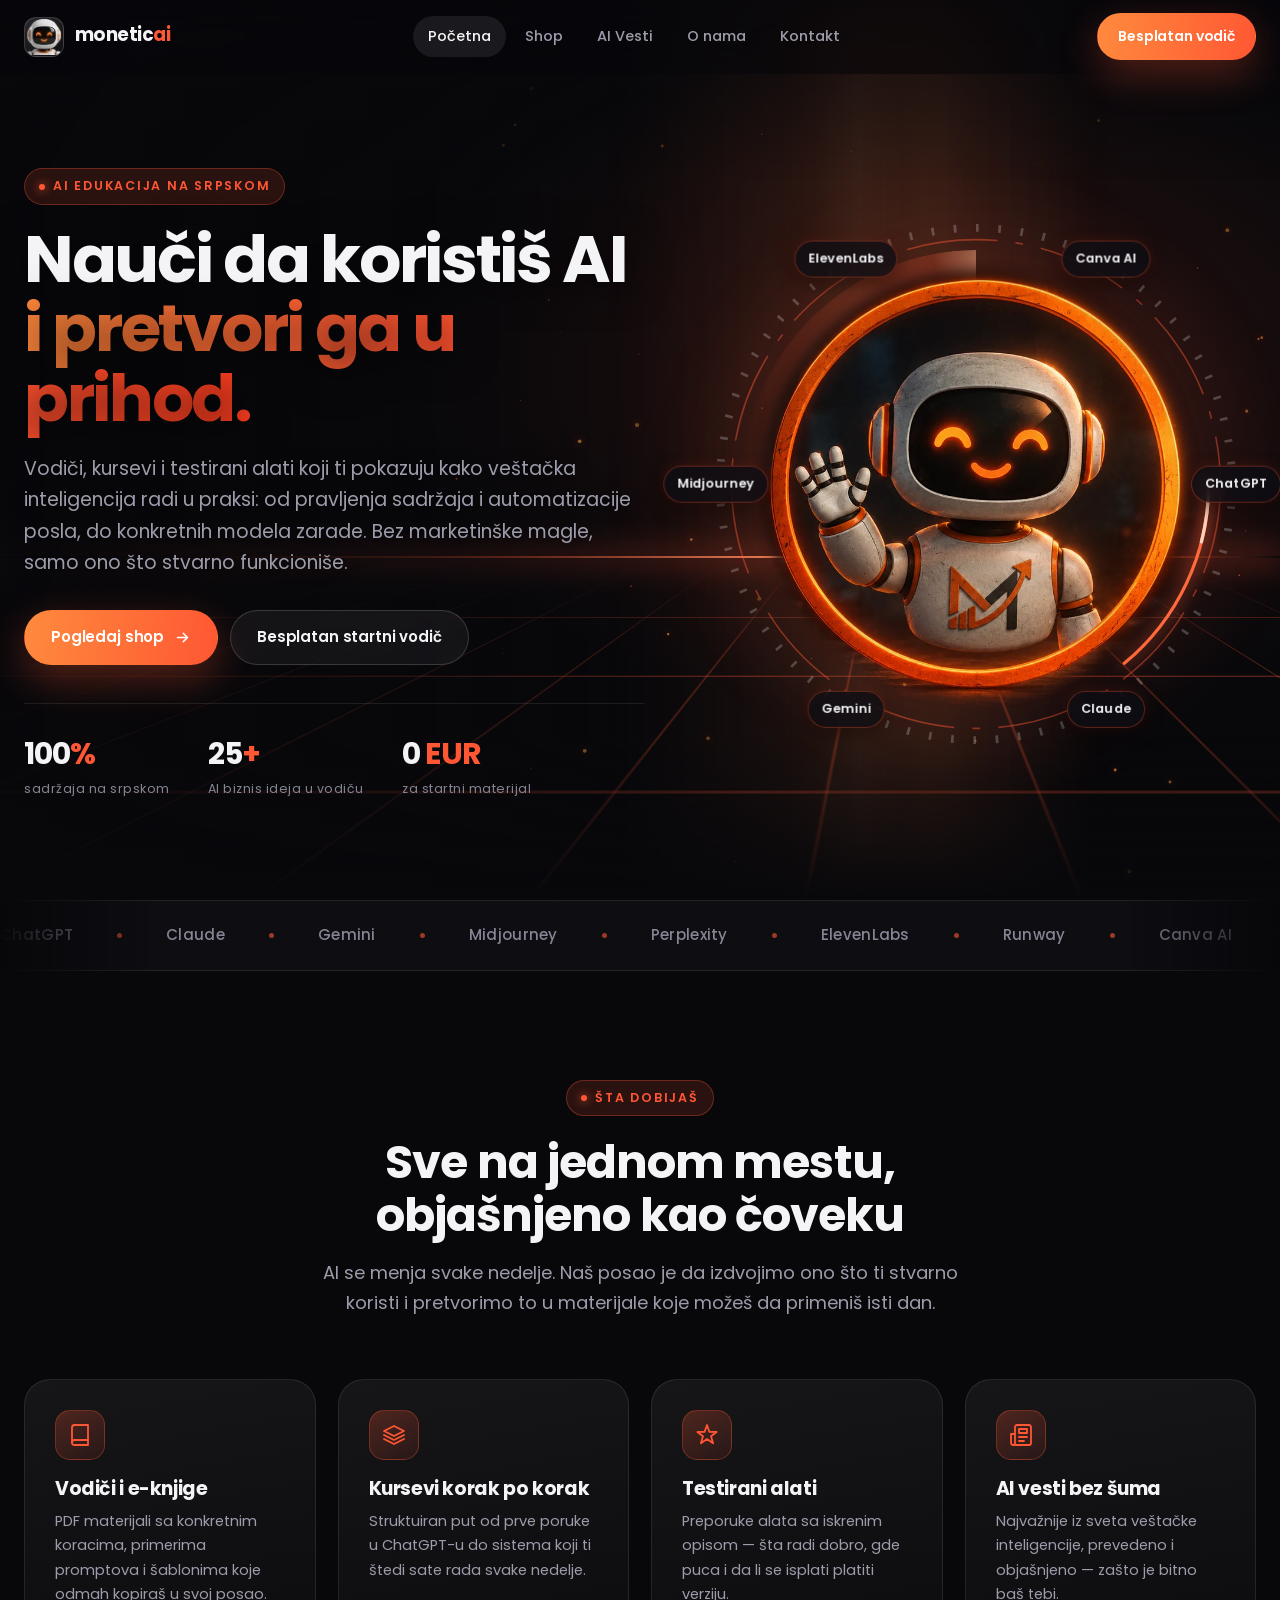
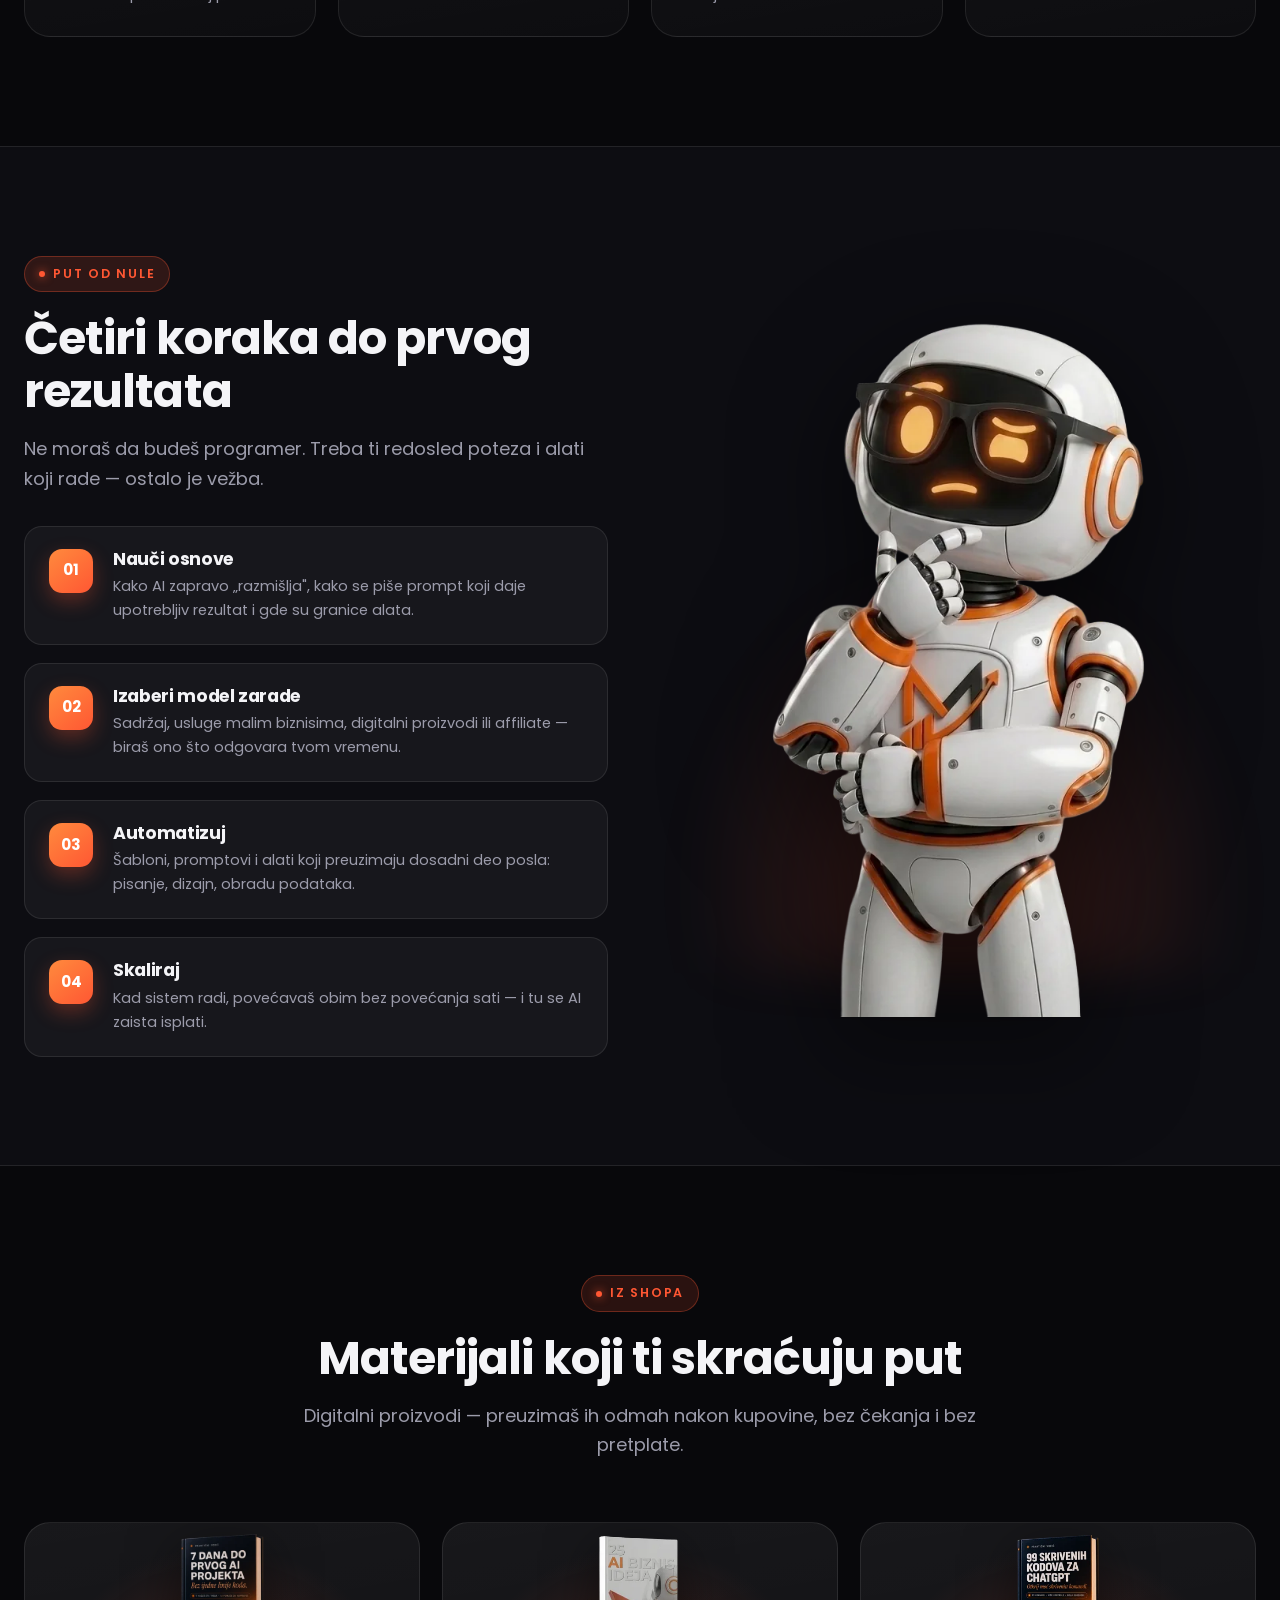
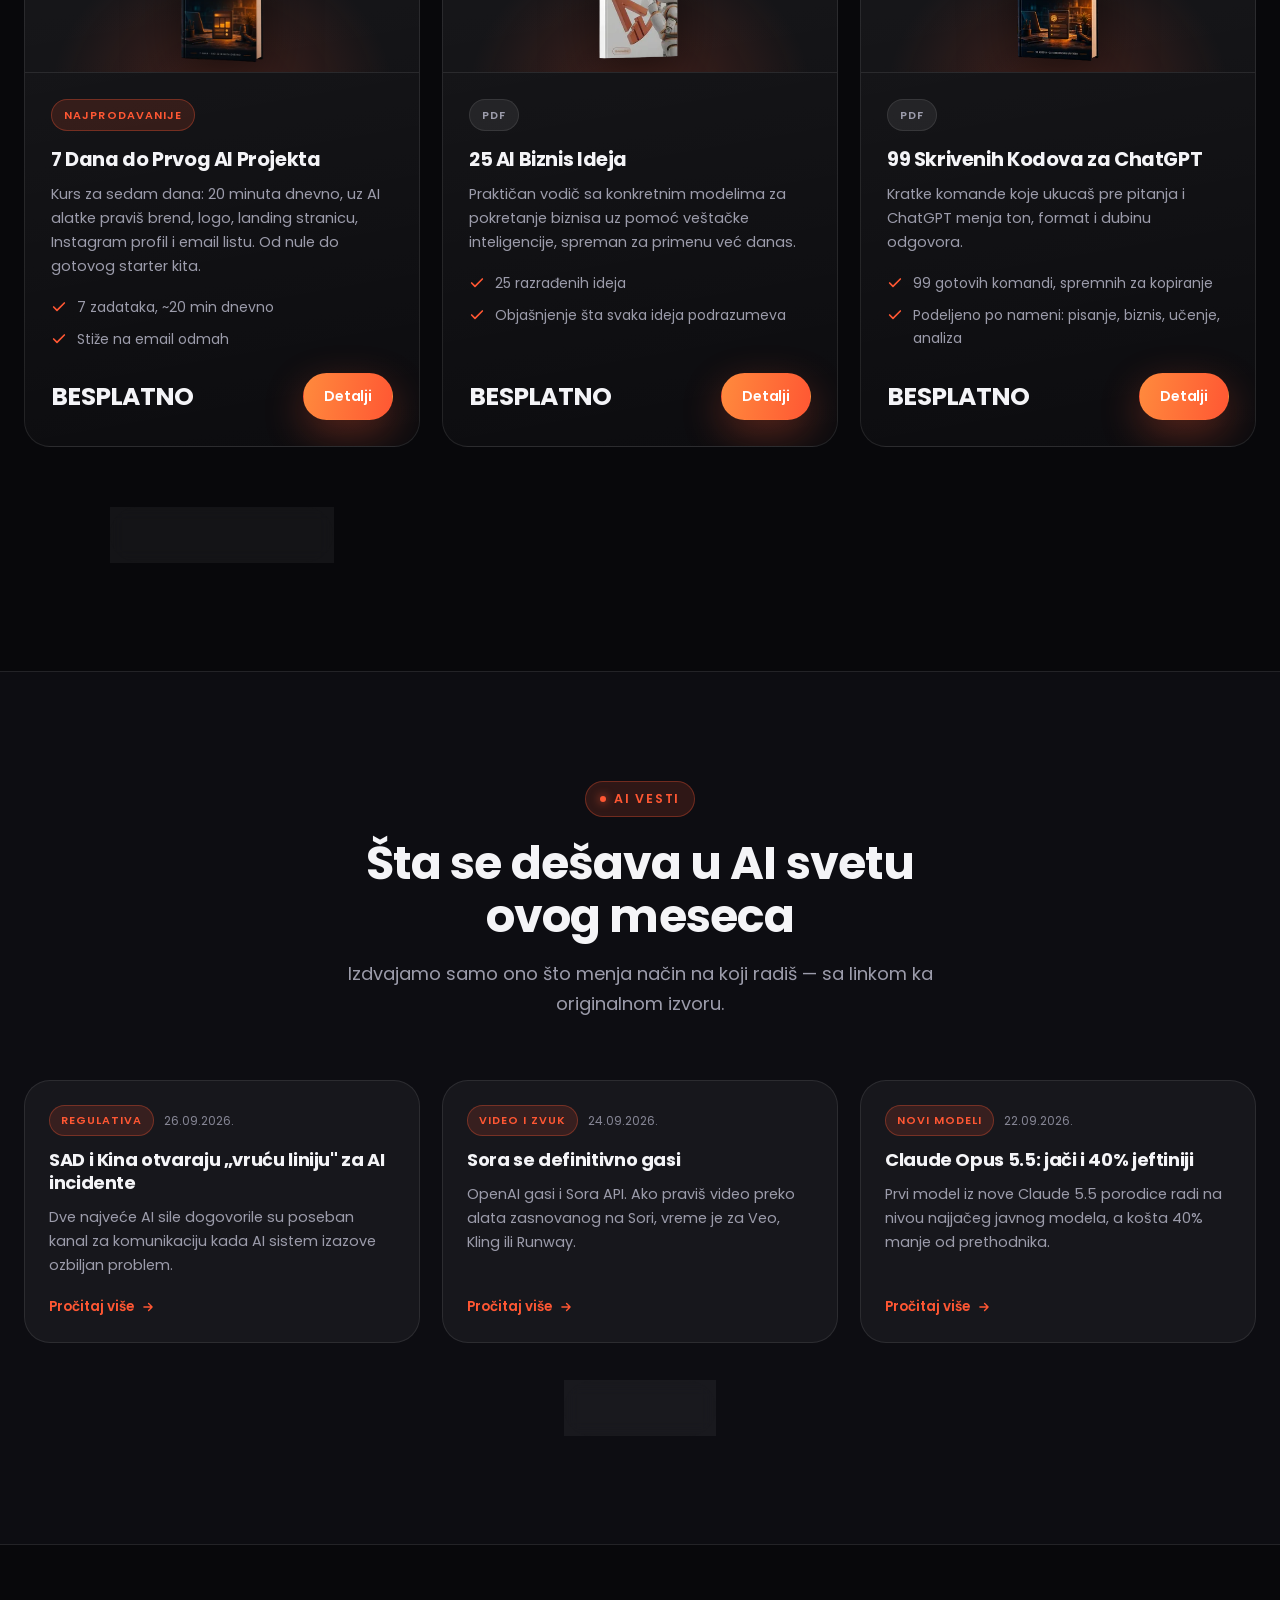
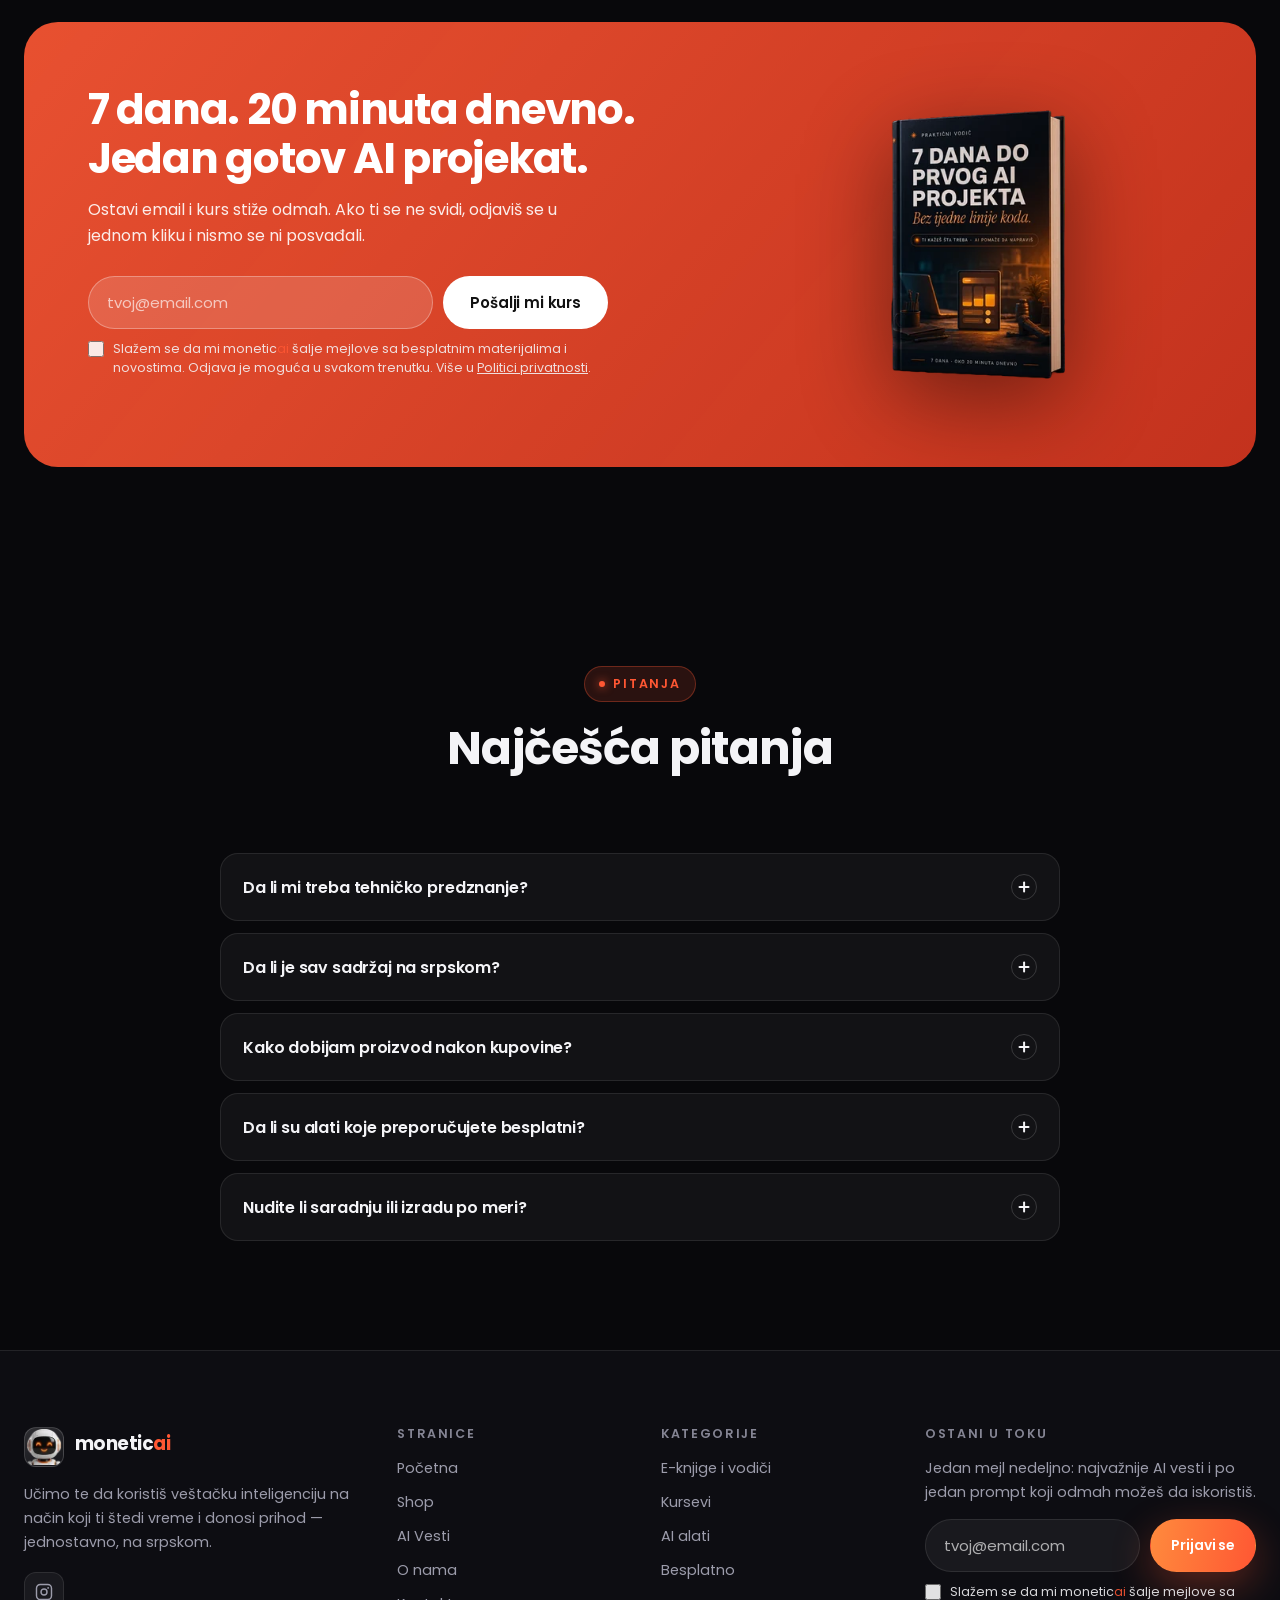
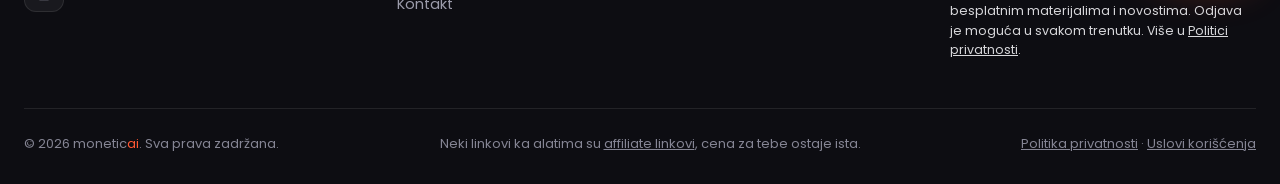
==== commit 630a0a4e: "Novi cover za 99 skrivenih kodova za ChatGPT Co-Authored-By: Claude Opus 5.5 <noreply@anthropic.com>" ====
--- a/index.html
+++ b/index.html
@@ -555,7 +555,7 @@
       </article>
       <!-- 99 skrivenih kodova – besplatno -->
       <article class="product reveal" data-delay="80">
-        <div class="product__media"><img width="682" height="1019" src="assets/img/99-kodova-chatgpt.webp" srcset="assets/img/99-kodova-chatgpt-80w.webp 80w, assets/img/99-kodova-chatgpt-160w.webp 160w, assets/img/99-kodova-chatgpt-240w.webp 240w, assets/img/99-kodova-chatgpt.webp 682w" sizes="88px" alt="99 Skrivenih Kodova za ChatGPT, moneticai" loading="lazy"></div>
+        <div class="product__media"><img width="682" height="1019" src="assets/img/99-kodova-chatgpt.webp?v=2" srcset="assets/img/99-kodova-chatgpt-80w.webp?v=2 80w, assets/img/99-kodova-chatgpt-160w.webp?v=2 160w, assets/img/99-kodova-chatgpt-240w.webp?v=2 240w, assets/img/99-kodova-chatgpt.webp?v=2 682w" sizes="88px" alt="99 Skrivenih Kodova za ChatGPT, moneticai" loading="lazy"></div>
         <div class="product__top"><span class="product__tag">PDF</span></div>
         <div class="product__body">
           <h3>99 Skrivenih Kodova za ChatGPT</h3>
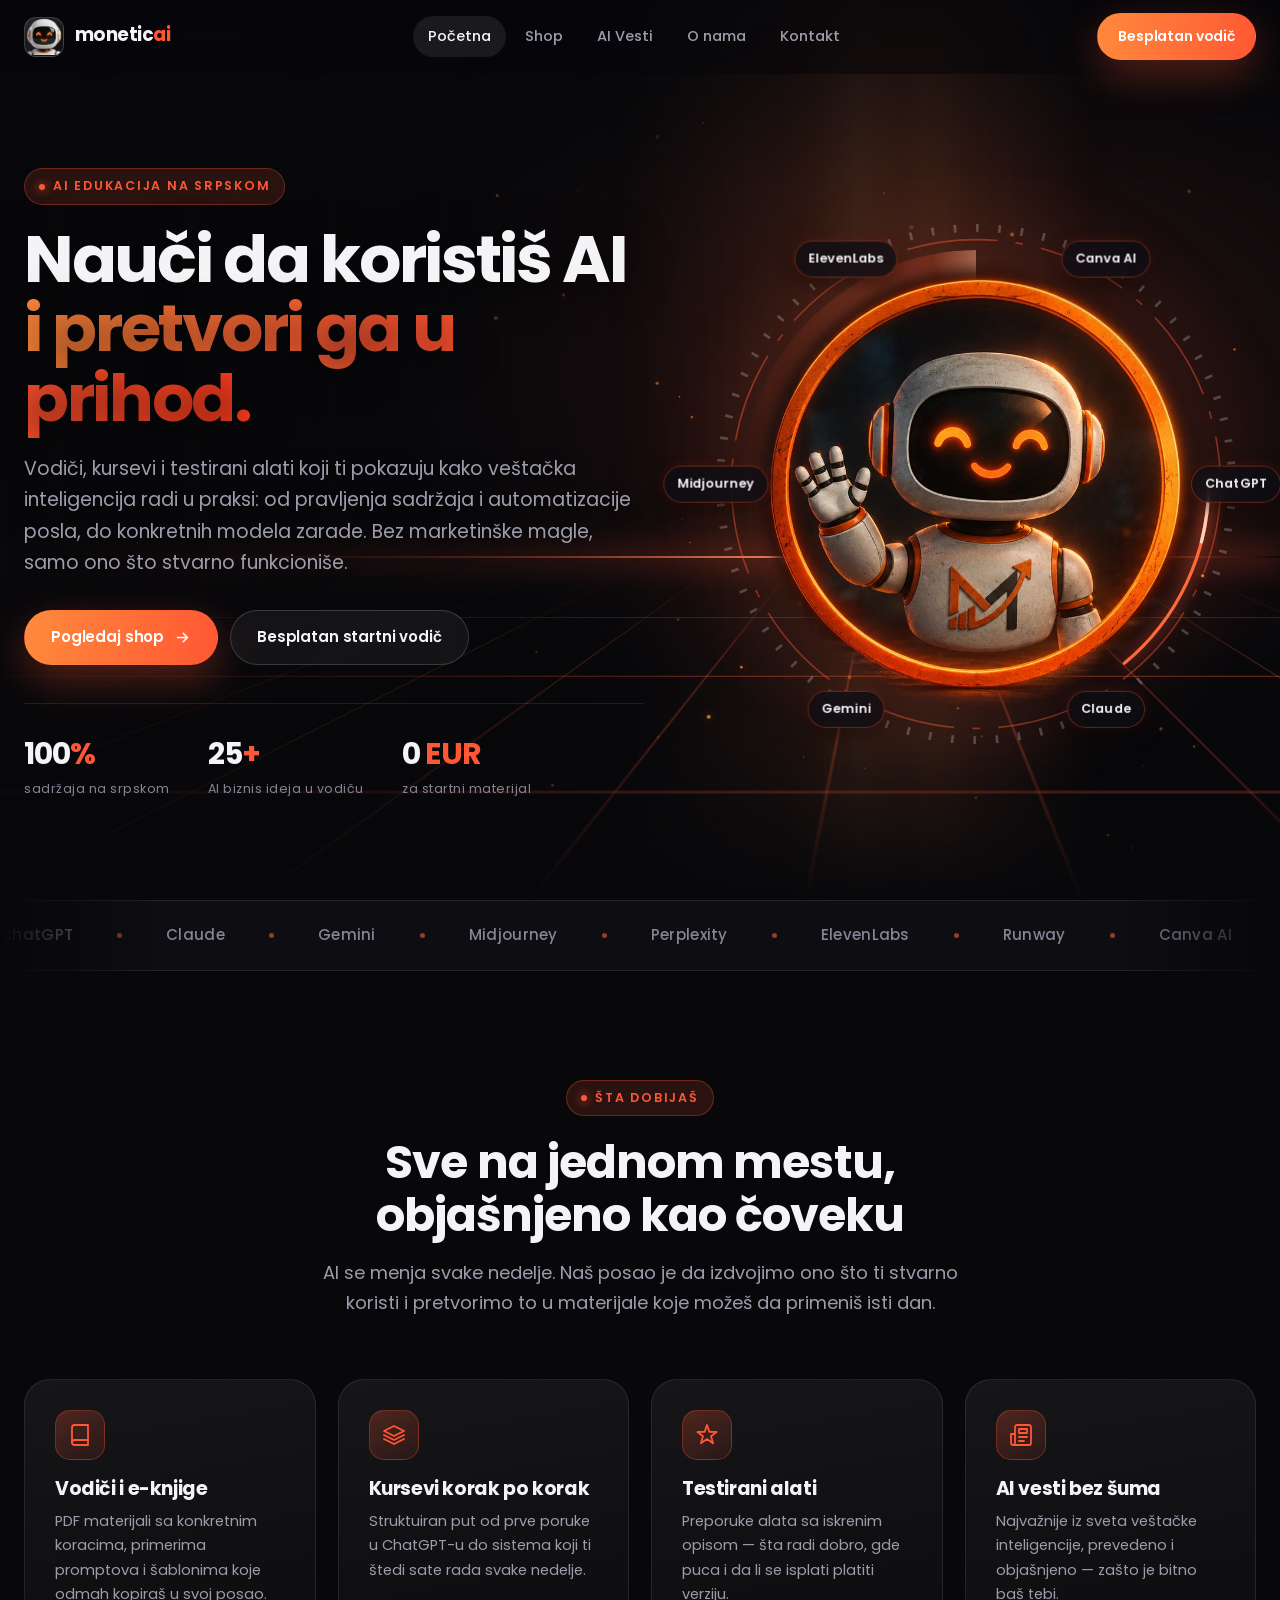
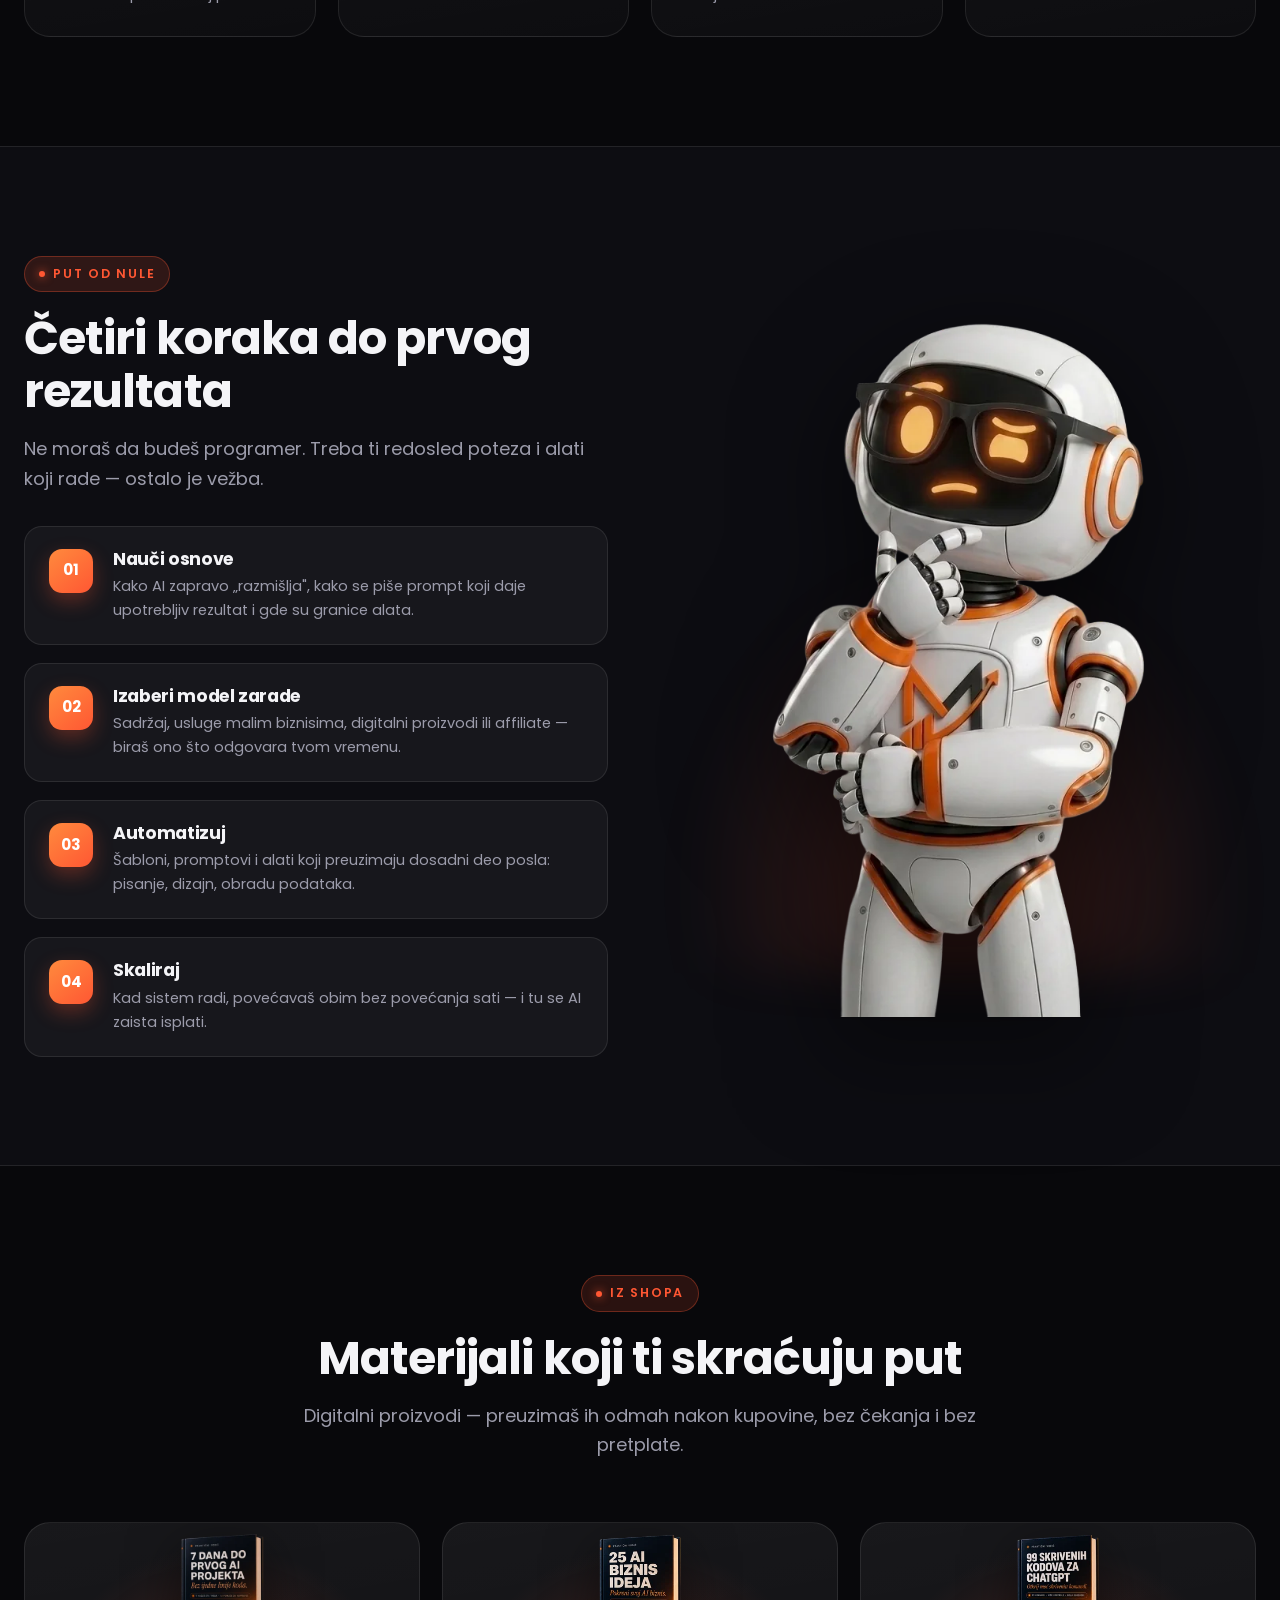
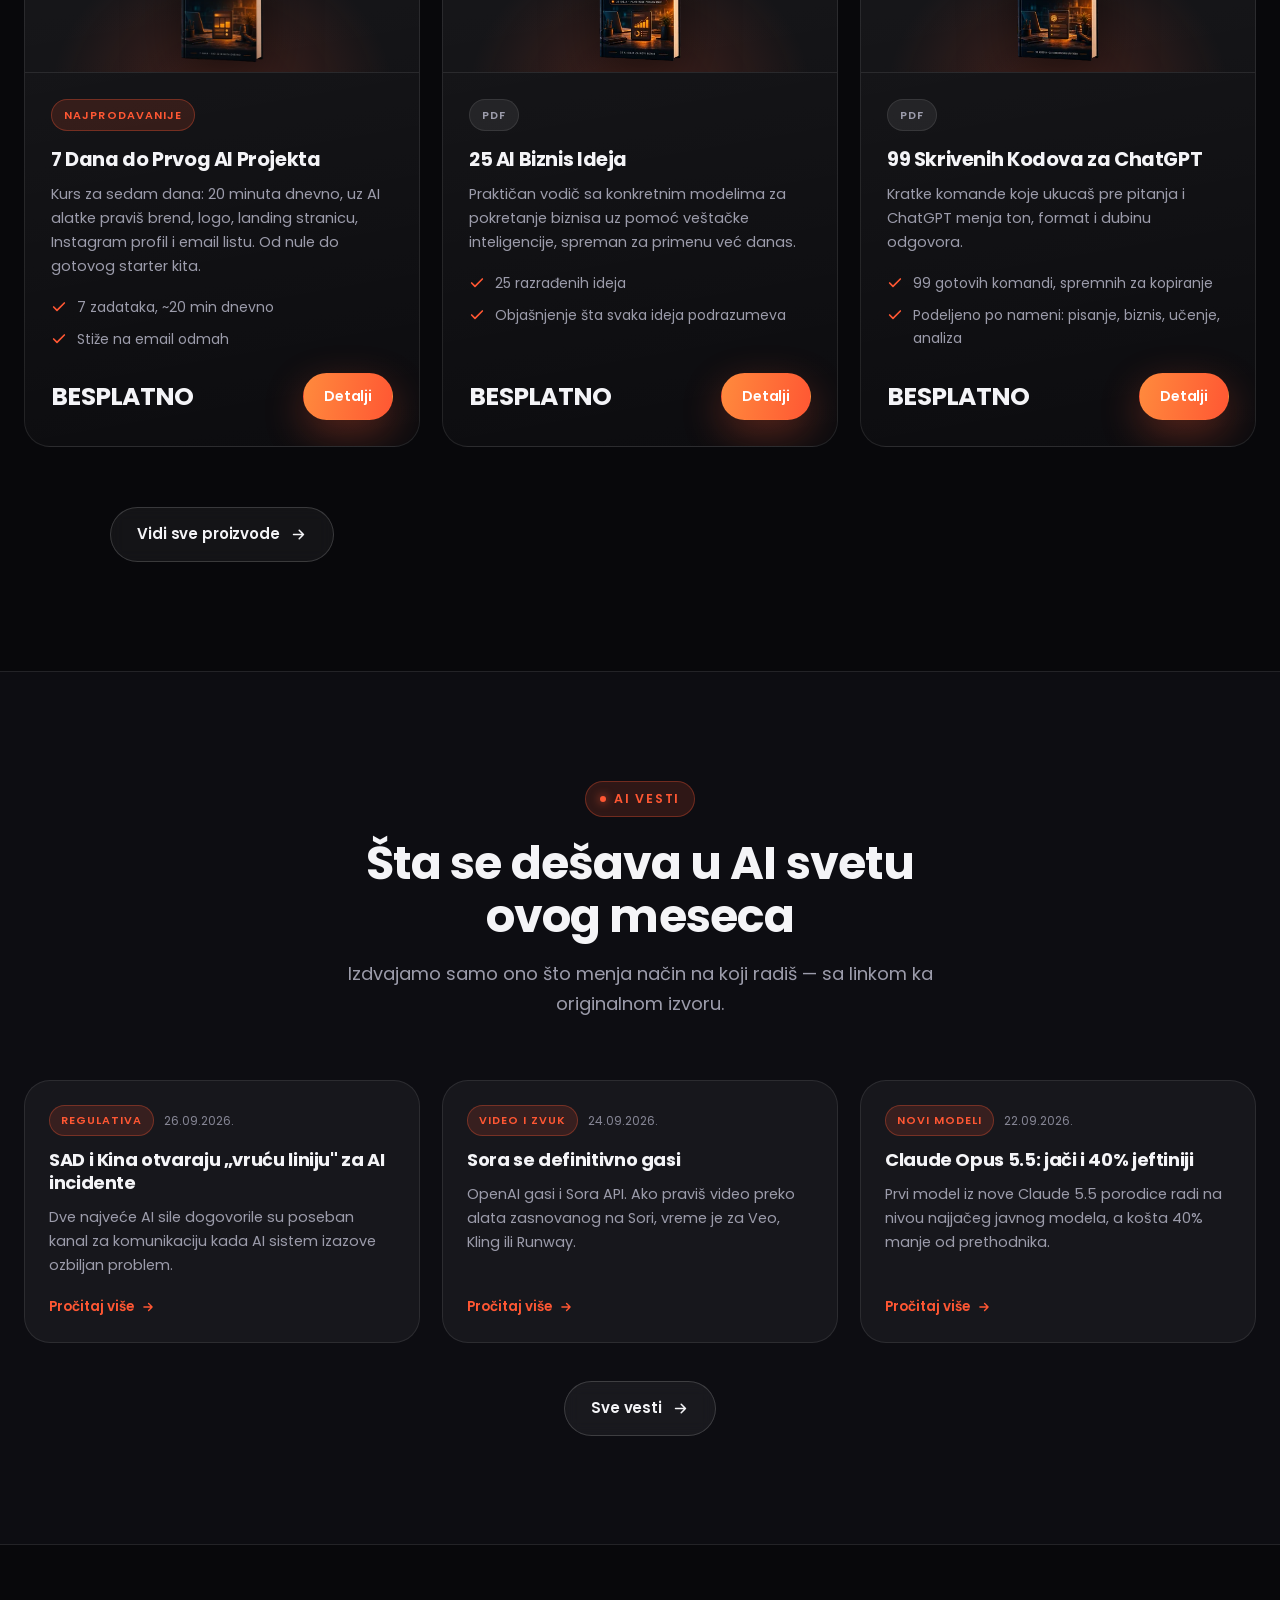
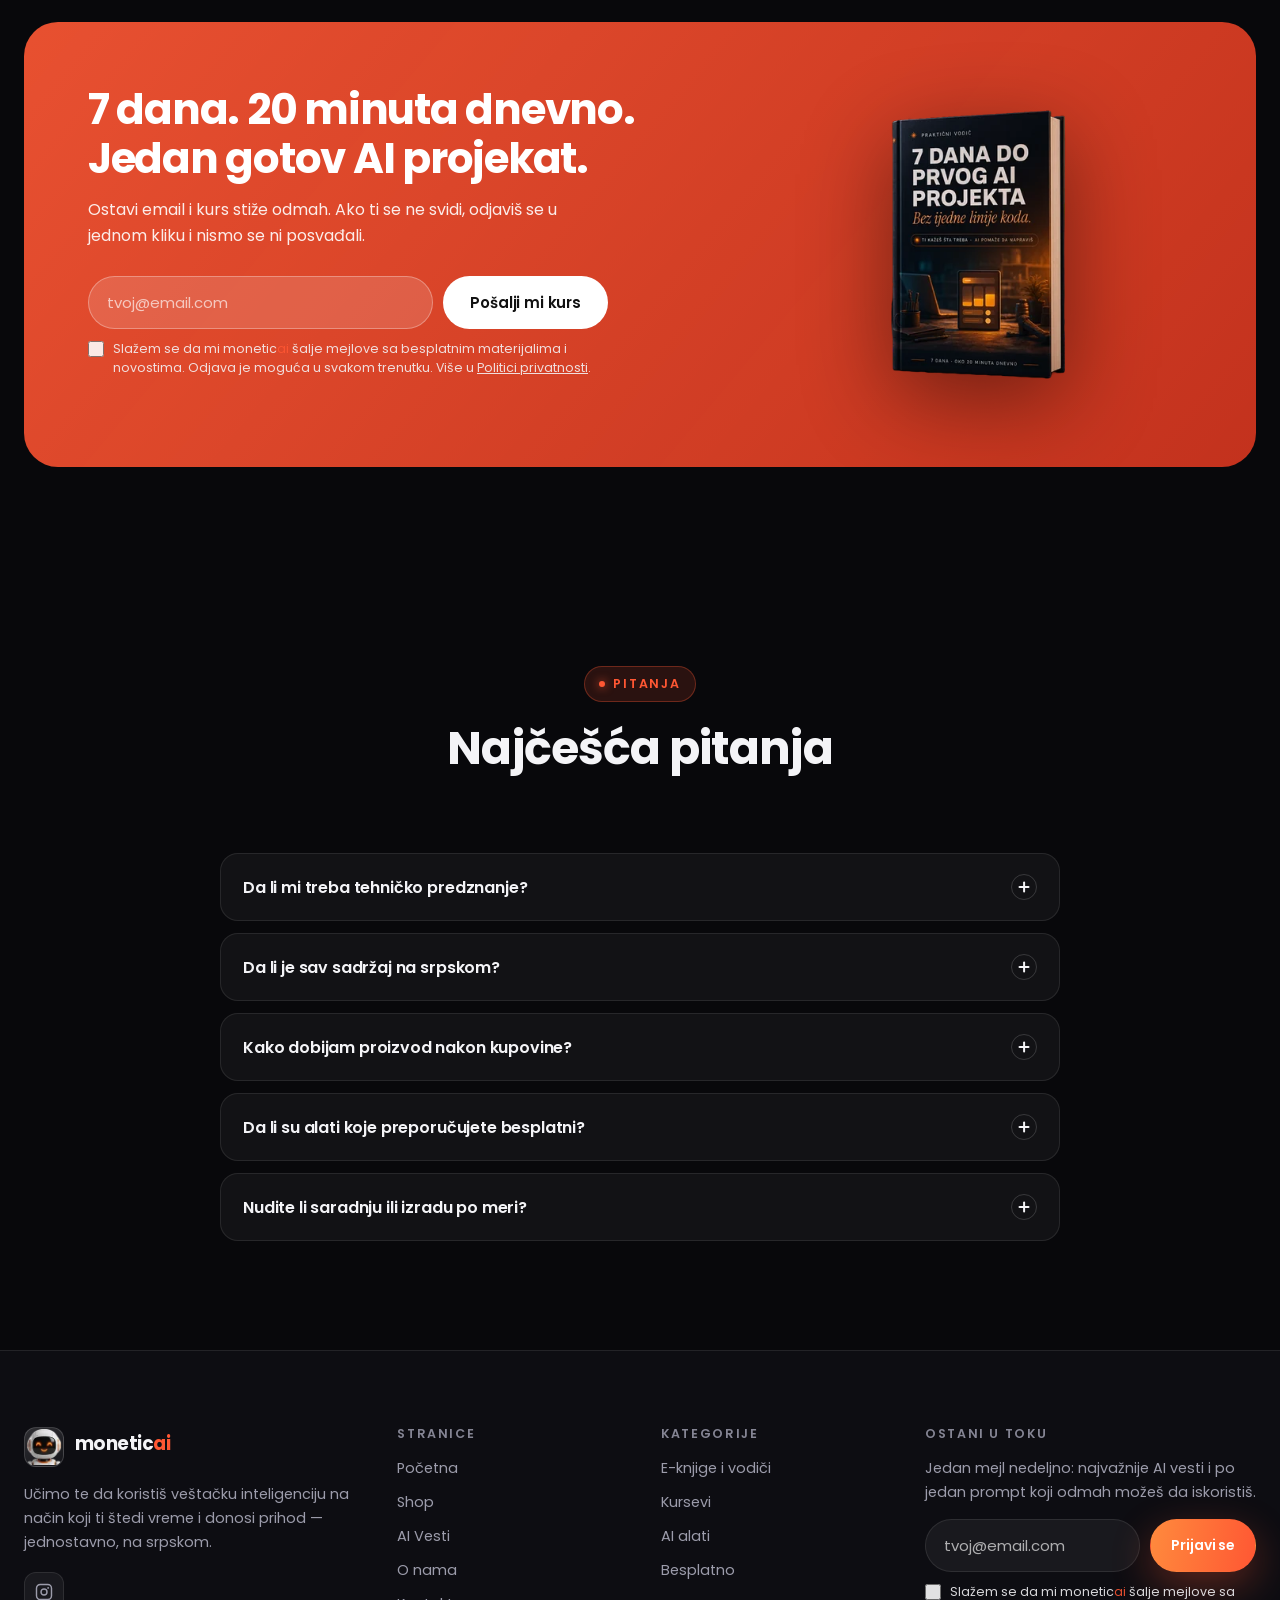
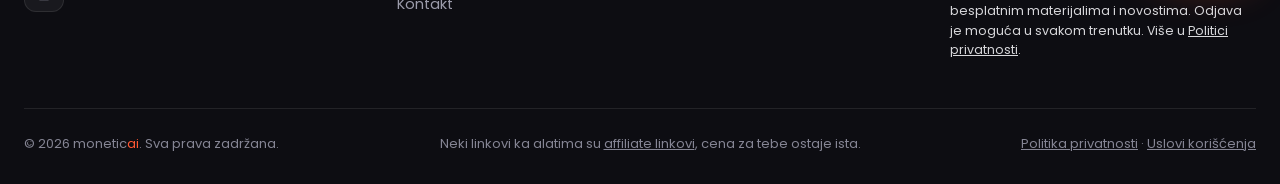
==== commit dba6313d: "Novi cover za 25 AI biznis ideja Co-Authored-By: Claude Opus 5.5 <noreply@anthropic.com> Claude-Sess" ====
--- a/index.html
+++ b/index.html
@@ -538,7 +538,7 @@
       </article>
       <!-- 25 ai biznis ideja – besplatno -->
       <article class="product reveal">
-        <div class="product__media"><img width="374" height="584" src="assets/img/book.webp" srcset="assets/img/book-80w.webp 80w, assets/img/book-160w.webp 160w, assets/img/book-240w.webp 240w, assets/img/book.webp 374w" sizes="85px" alt="25 AI Biznis Ideja, moneticai" loading="lazy"></div>
+        <div class="product__media"><img width="374" height="584" src="assets/img/book.webp?v=2" srcset="assets/img/book-80w.webp?v=2 80w, assets/img/book-160w.webp?v=2 160w, assets/img/book-240w.webp?v=2 240w, assets/img/book.webp?v=2 374w" sizes="85px" alt="25 AI Biznis Ideja, moneticai" loading="lazy"></div>
         <div class="product__top"><span class="product__tag">PDF</span></div>
         <div class="product__body">
           <h3>25 AI Biznis Ideja</h3>
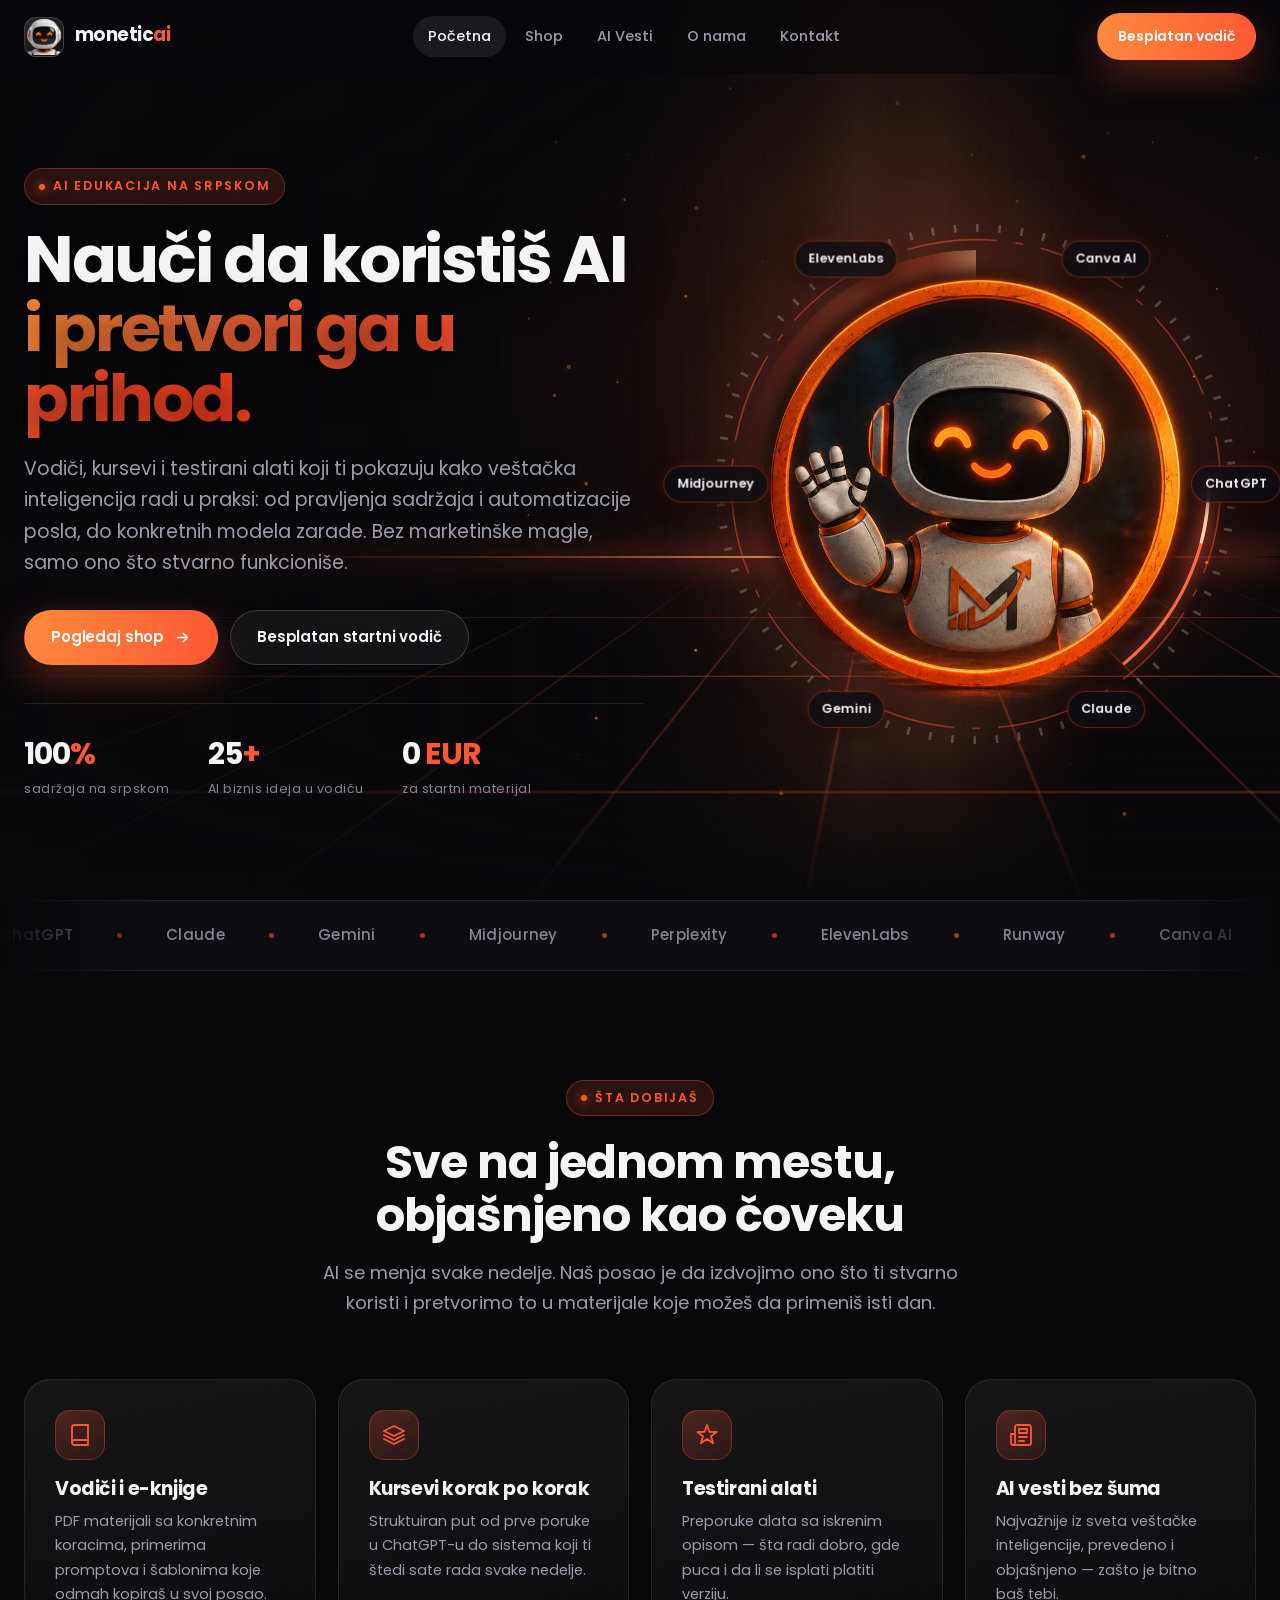
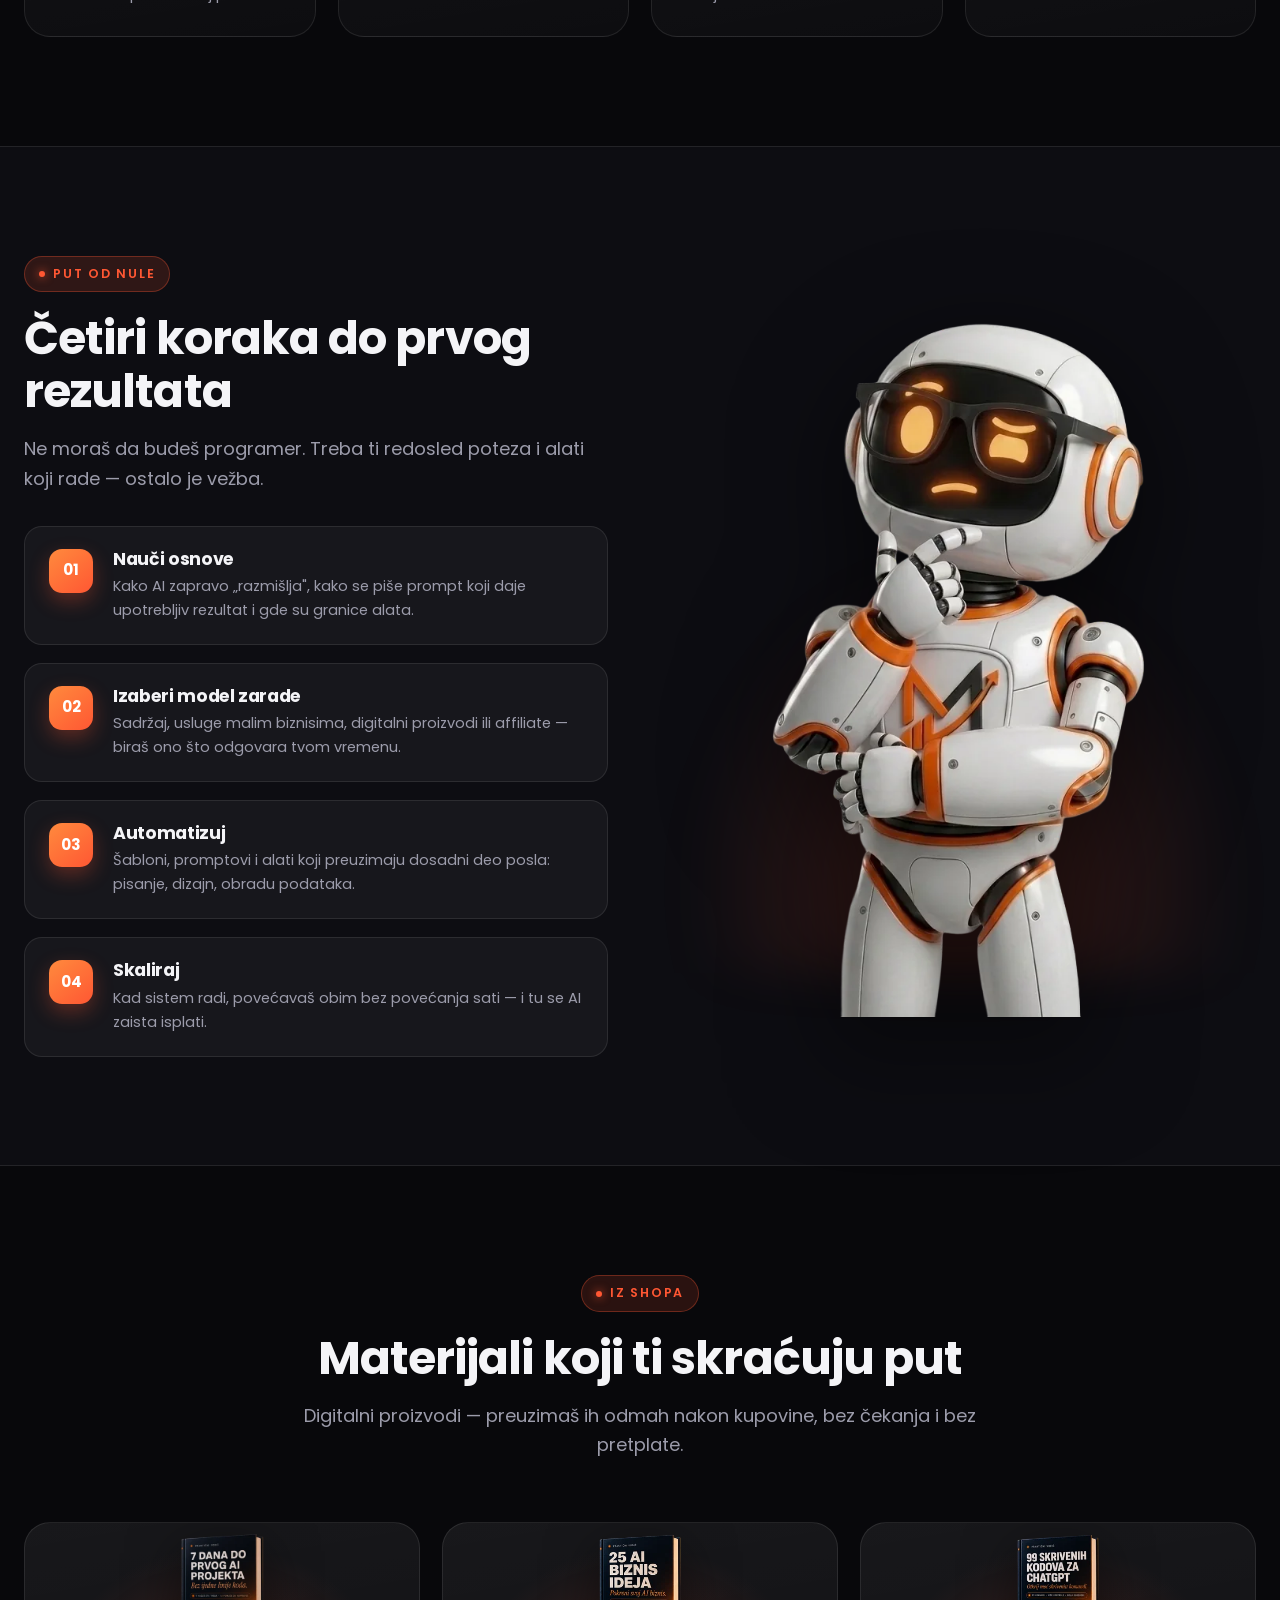
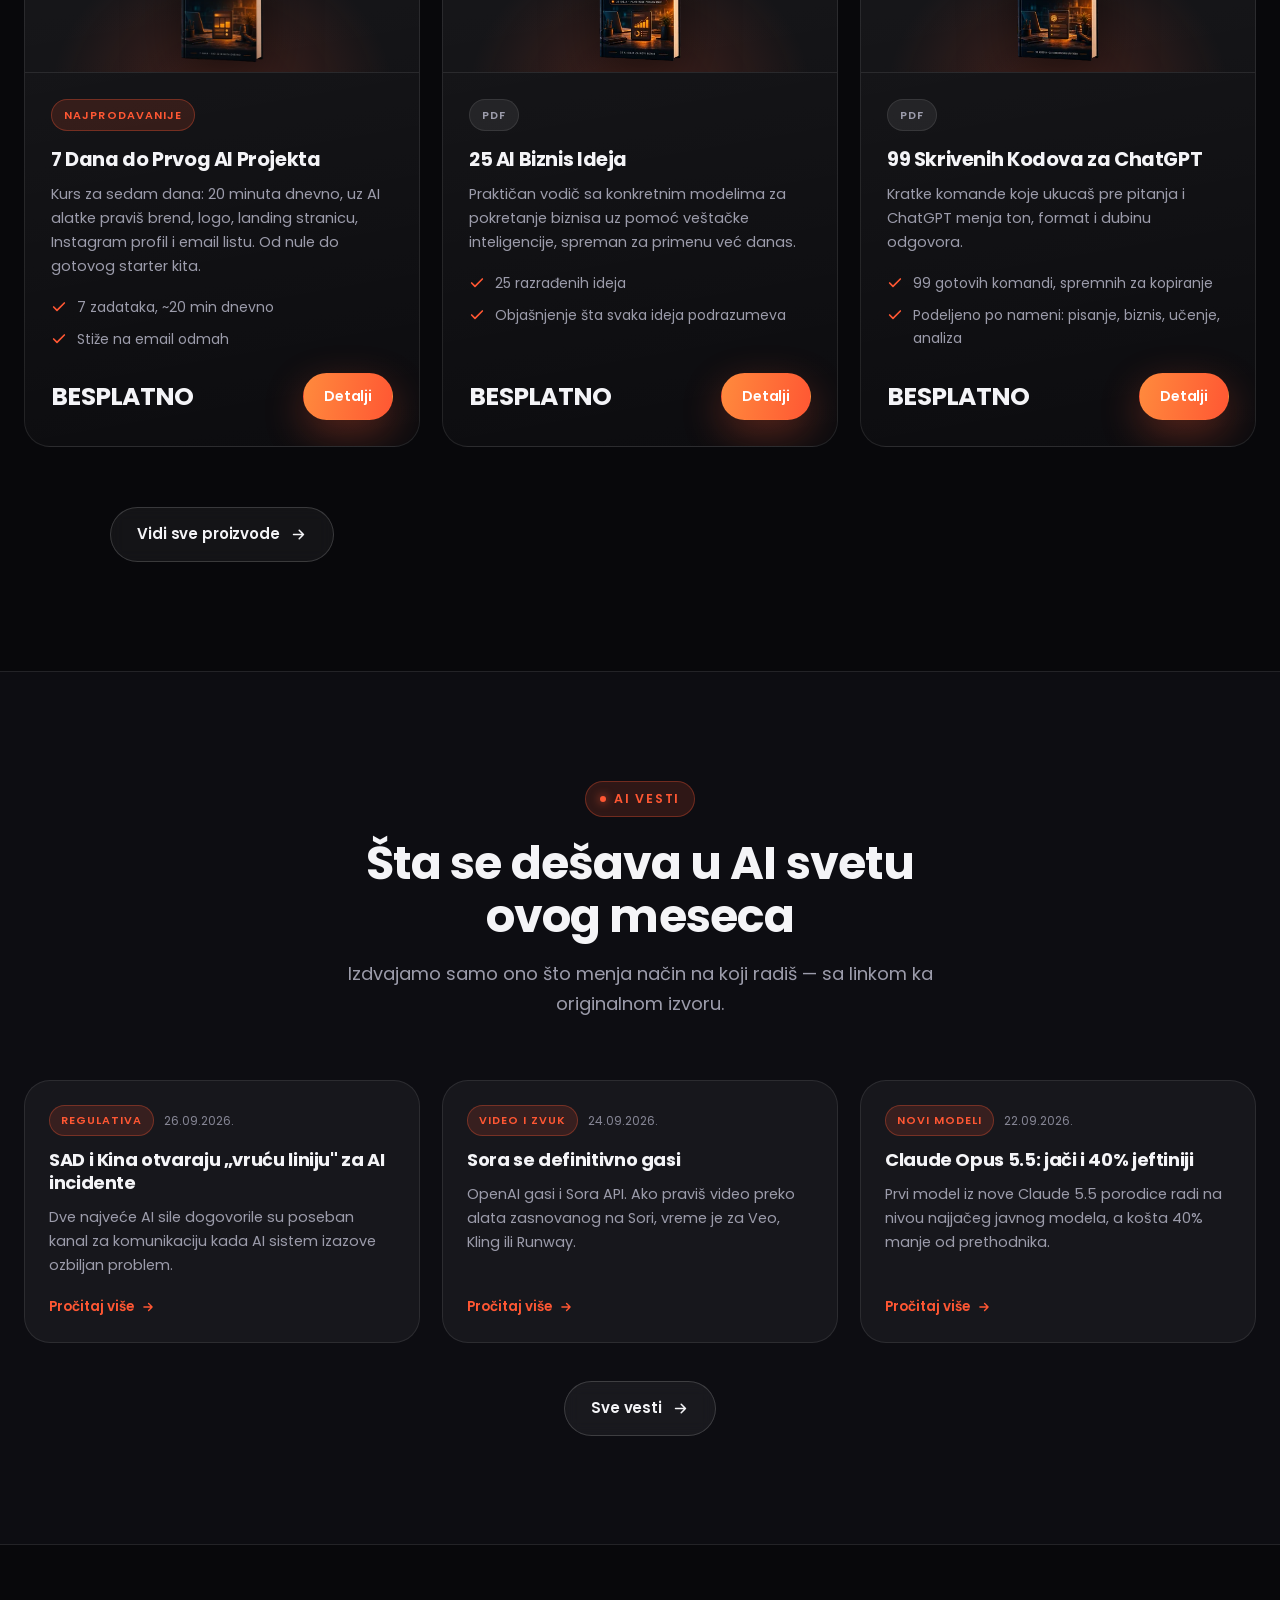
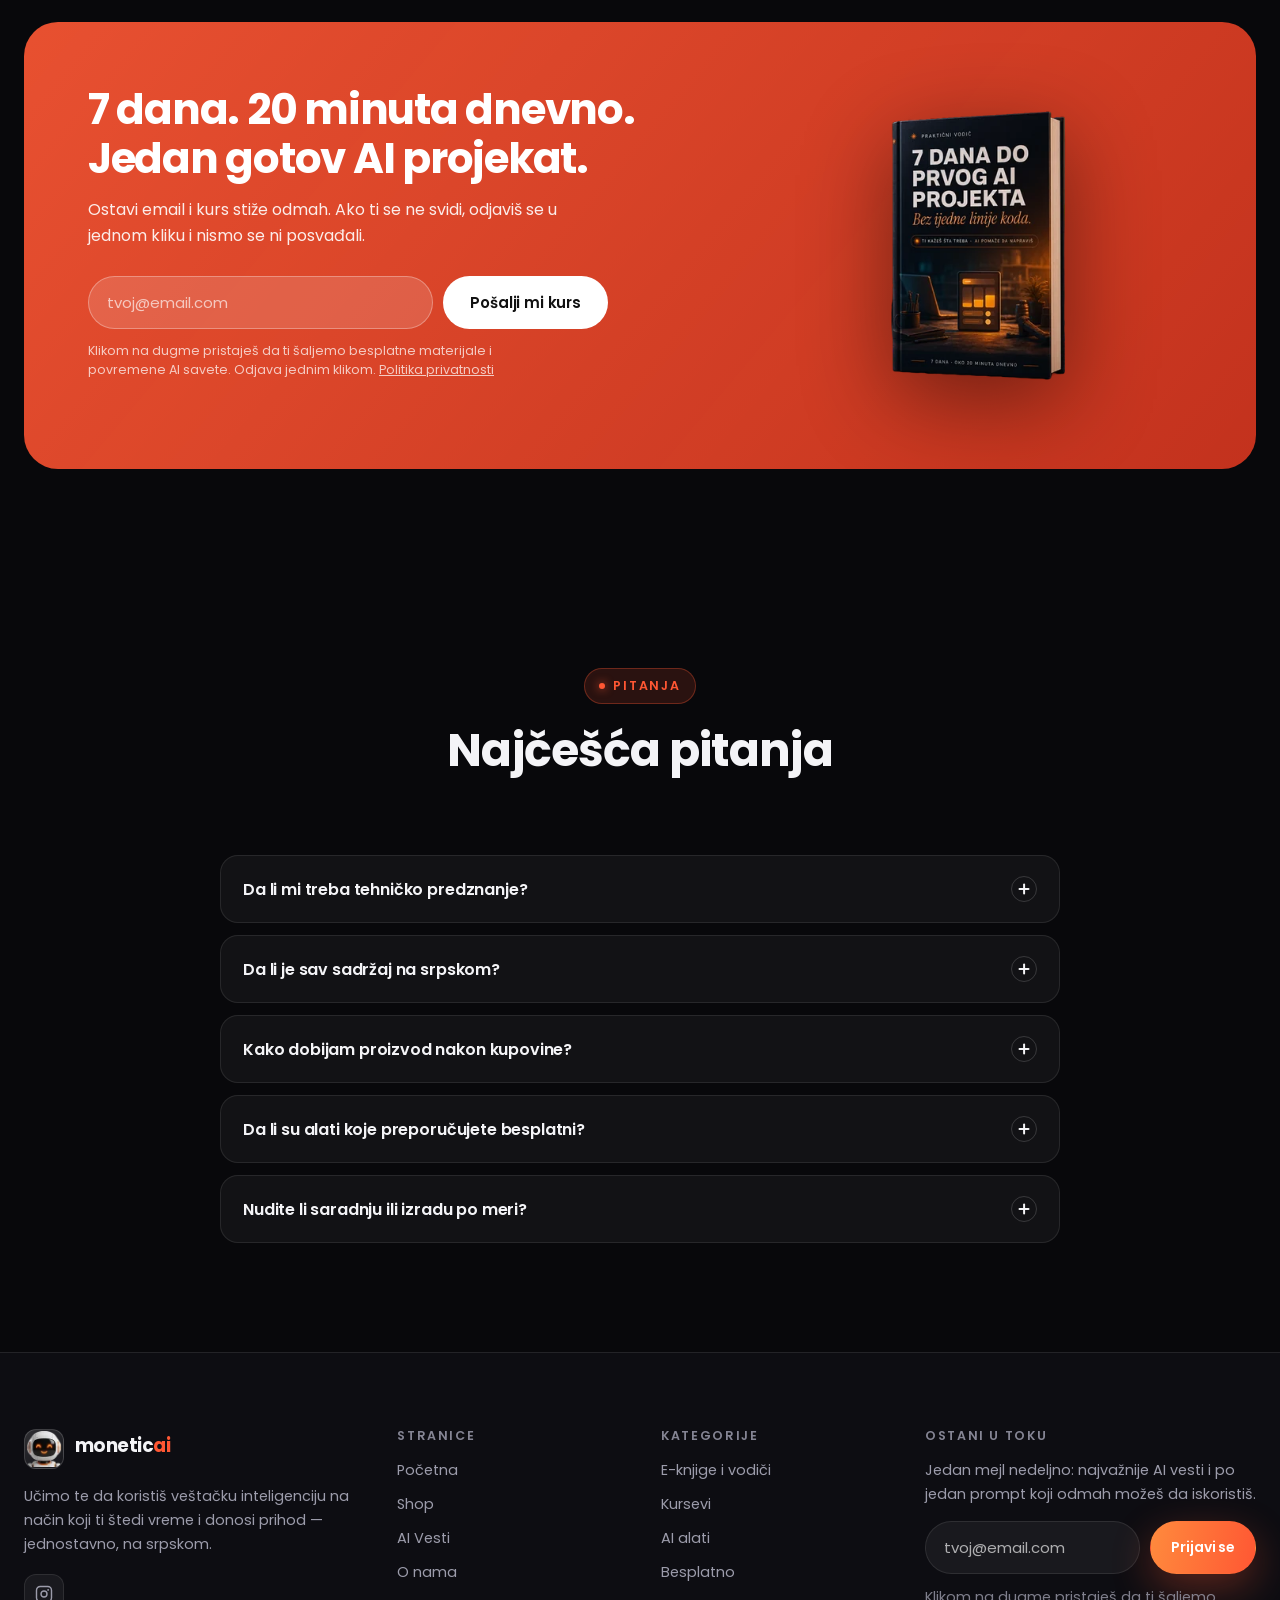
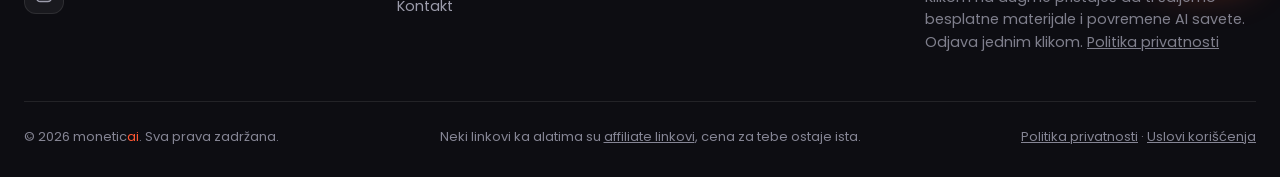
==== commit c959684e: "Checkbox saglasnosti zamenjen napomenom o pristanku klikom na svim stranicama Co-Authored-By: Claude" ====
--- a/index.html
+++ b/index.html
@@ -640,7 +640,7 @@
             <input type="hidden" name="anticsrf" value="true">
             <button type="submit" class="btn btn--light">Pošalji mi kurs</button>
         
-          <label class="consent"><input type="checkbox" required> <span>Slažem se da mi monetic<span class="ai-o">ai</span> šalje mejlove sa besplatnim materijalima i novostima. Odjava je moguća u svakom trenutku. Više u <a href="/politika-privatnosti">Politici privatnosti</a>.</span></label>
+          <p class="consent-note" style="flex-basis:100%; margin:2px 0 0; opacity:.8;">Klikom na dugme pristaješ da ti šaljemo besplatne materijale i povremene AI savete. Odjava jednim klikom. <a href="/politika-privatnosti">Politika privatnosti</a></p>
         </form>
         <p data-newsletter-msg style="opacity:0; transition:opacity .3s; margin-top:12px; font-size:14px;"></p>
       </div>
@@ -731,7 +731,7 @@
           <input type="email" placeholder="tvoj@email.com" aria-label="Email adresa" required style="background:rgba(255,255,255,.05); border-color:var(--line); color:var(--text);">
           <button type="submit" class="btn btn--primary btn--sm">Prijavi se</button>
         
-          <label class="consent"><input type="checkbox" required> <span>Slažem se da mi monetic<span class="ai-o">ai</span> šalje mejlove sa besplatnim materijalima i novostima. Odjava je moguća u svakom trenutku. Više u <a href="/politika-privatnosti">Politici privatnosti</a>.</span></label>
+          <p class="consent-note" style="flex-basis:100%; margin:2px 0 0; opacity:.8;">Klikom na dugme pristaješ da ti šaljemo besplatne materijale i povremene AI savete. Odjava jednim klikom. <a href="/politika-privatnosti">Politika privatnosti</a></p>
         </form>
         <p data-newsletter-msg style="opacity:0; transition:opacity .3s; margin-top:10px; font-size:13px;"></p>
       </div>
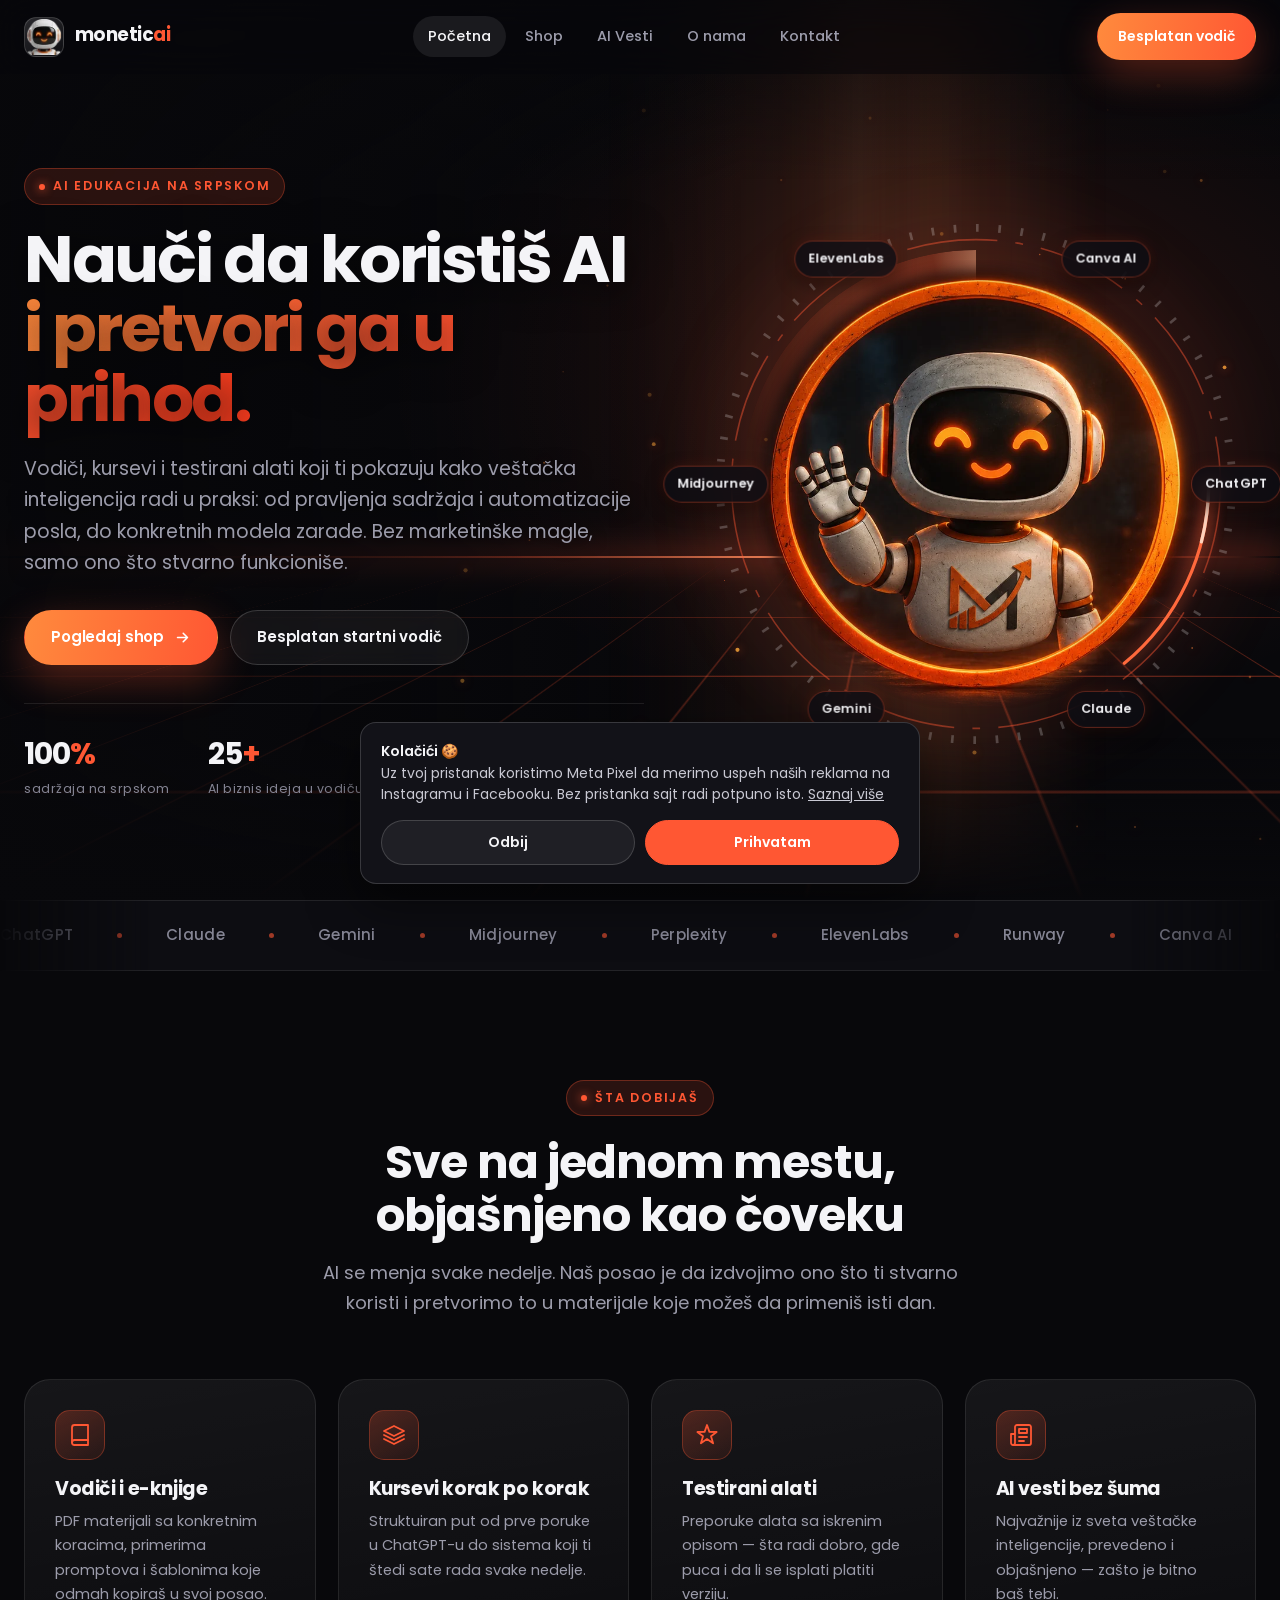
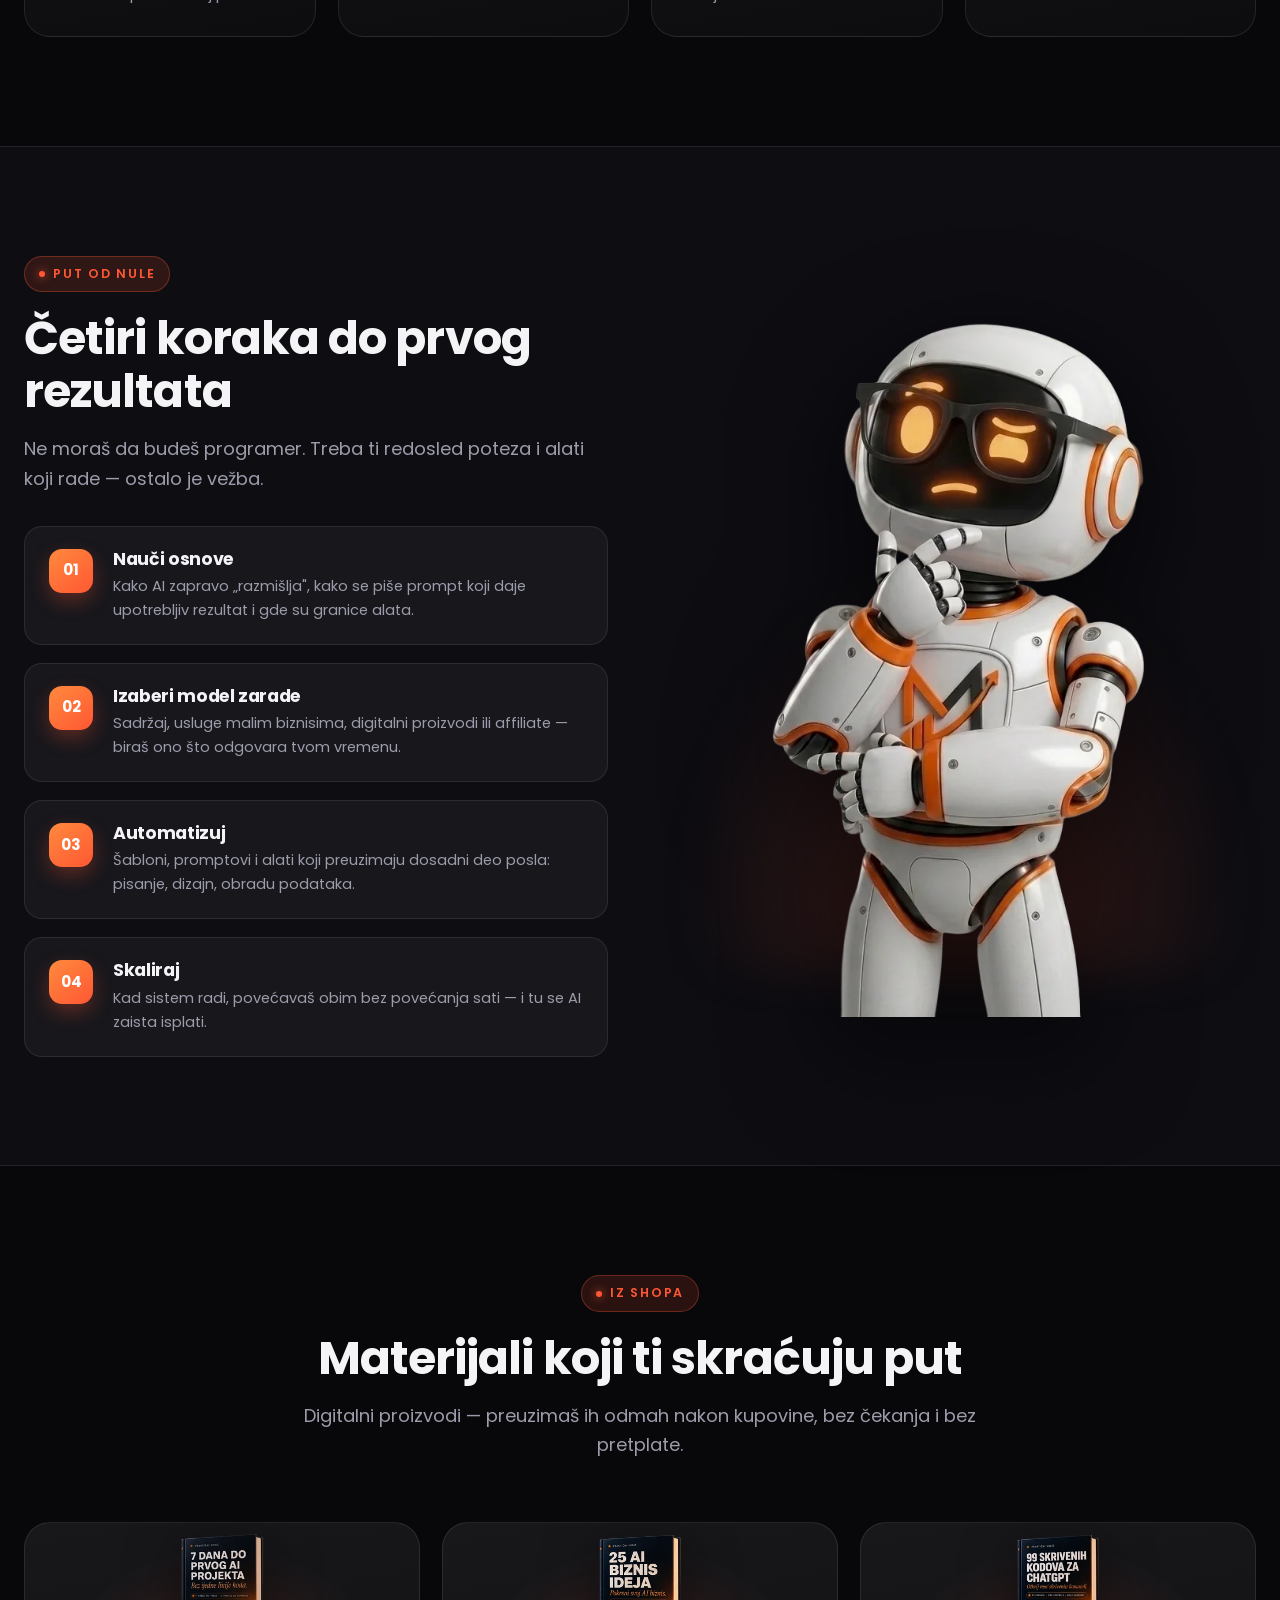
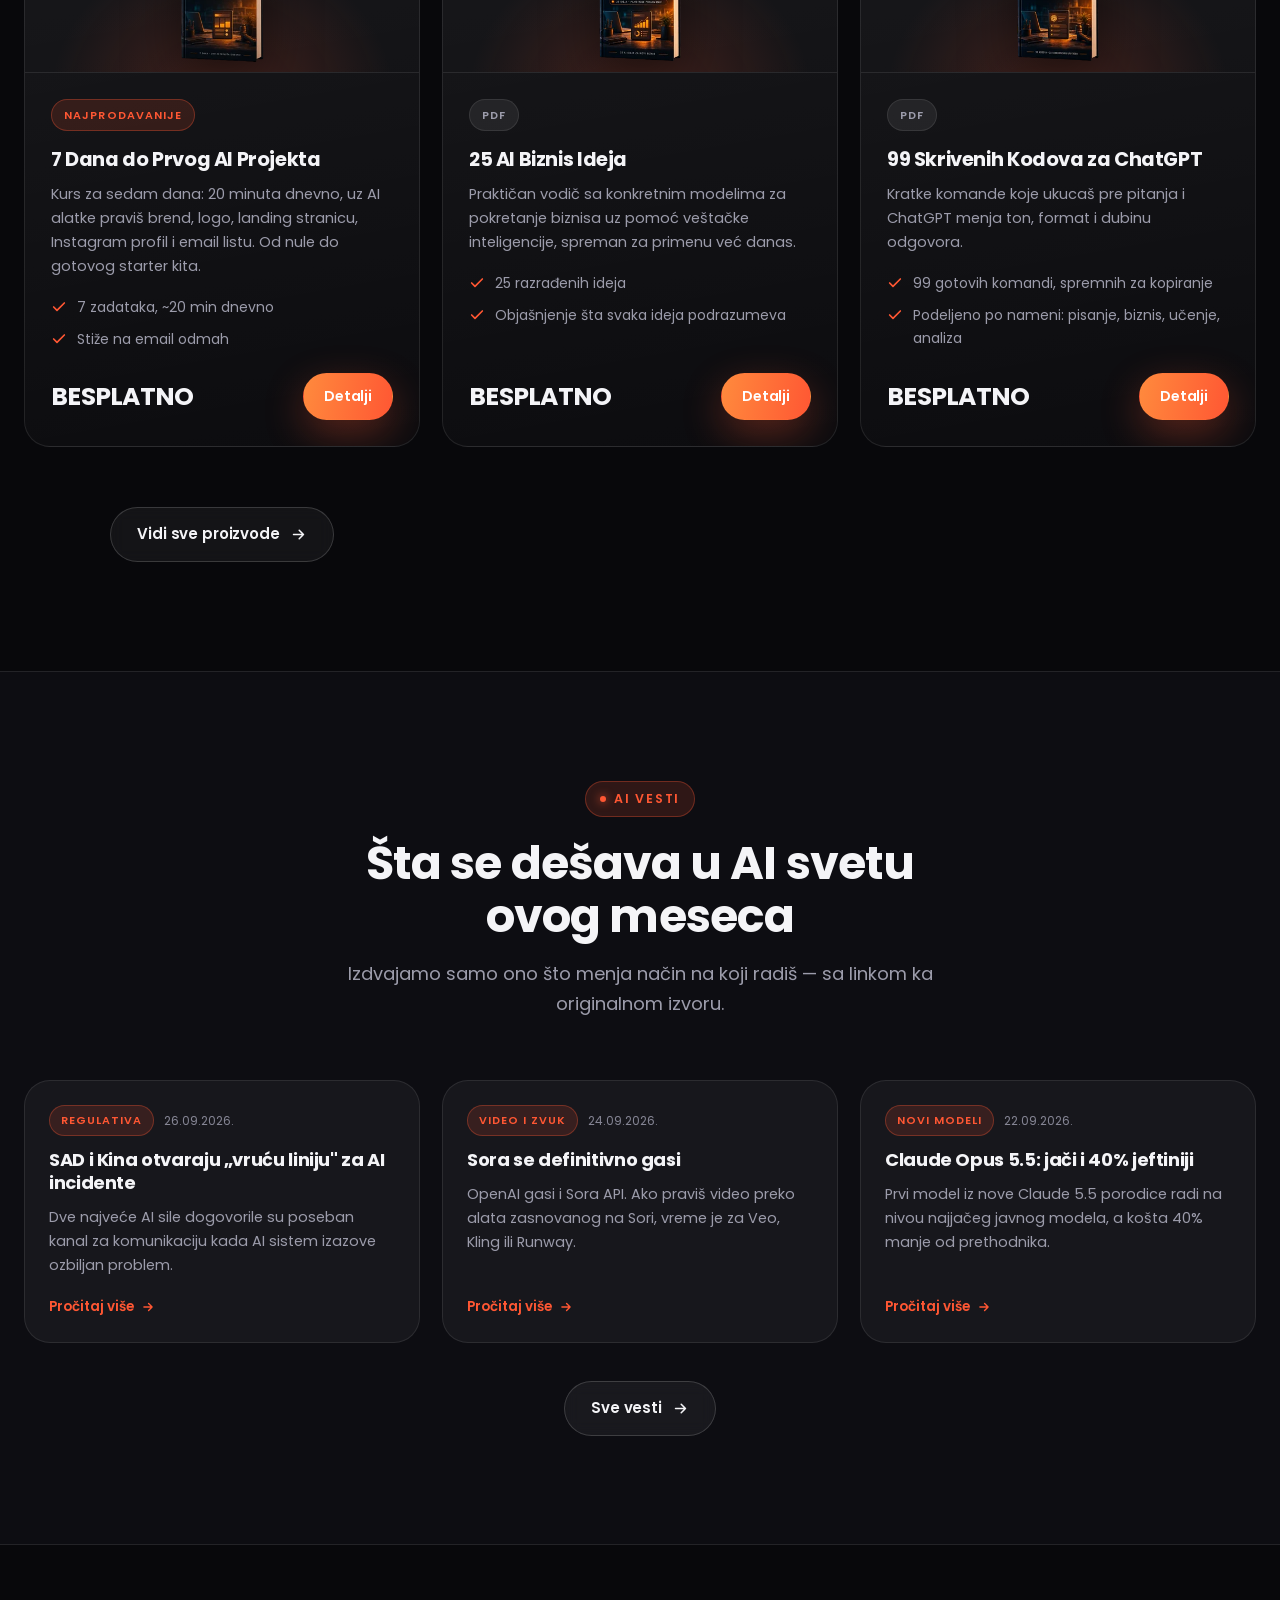
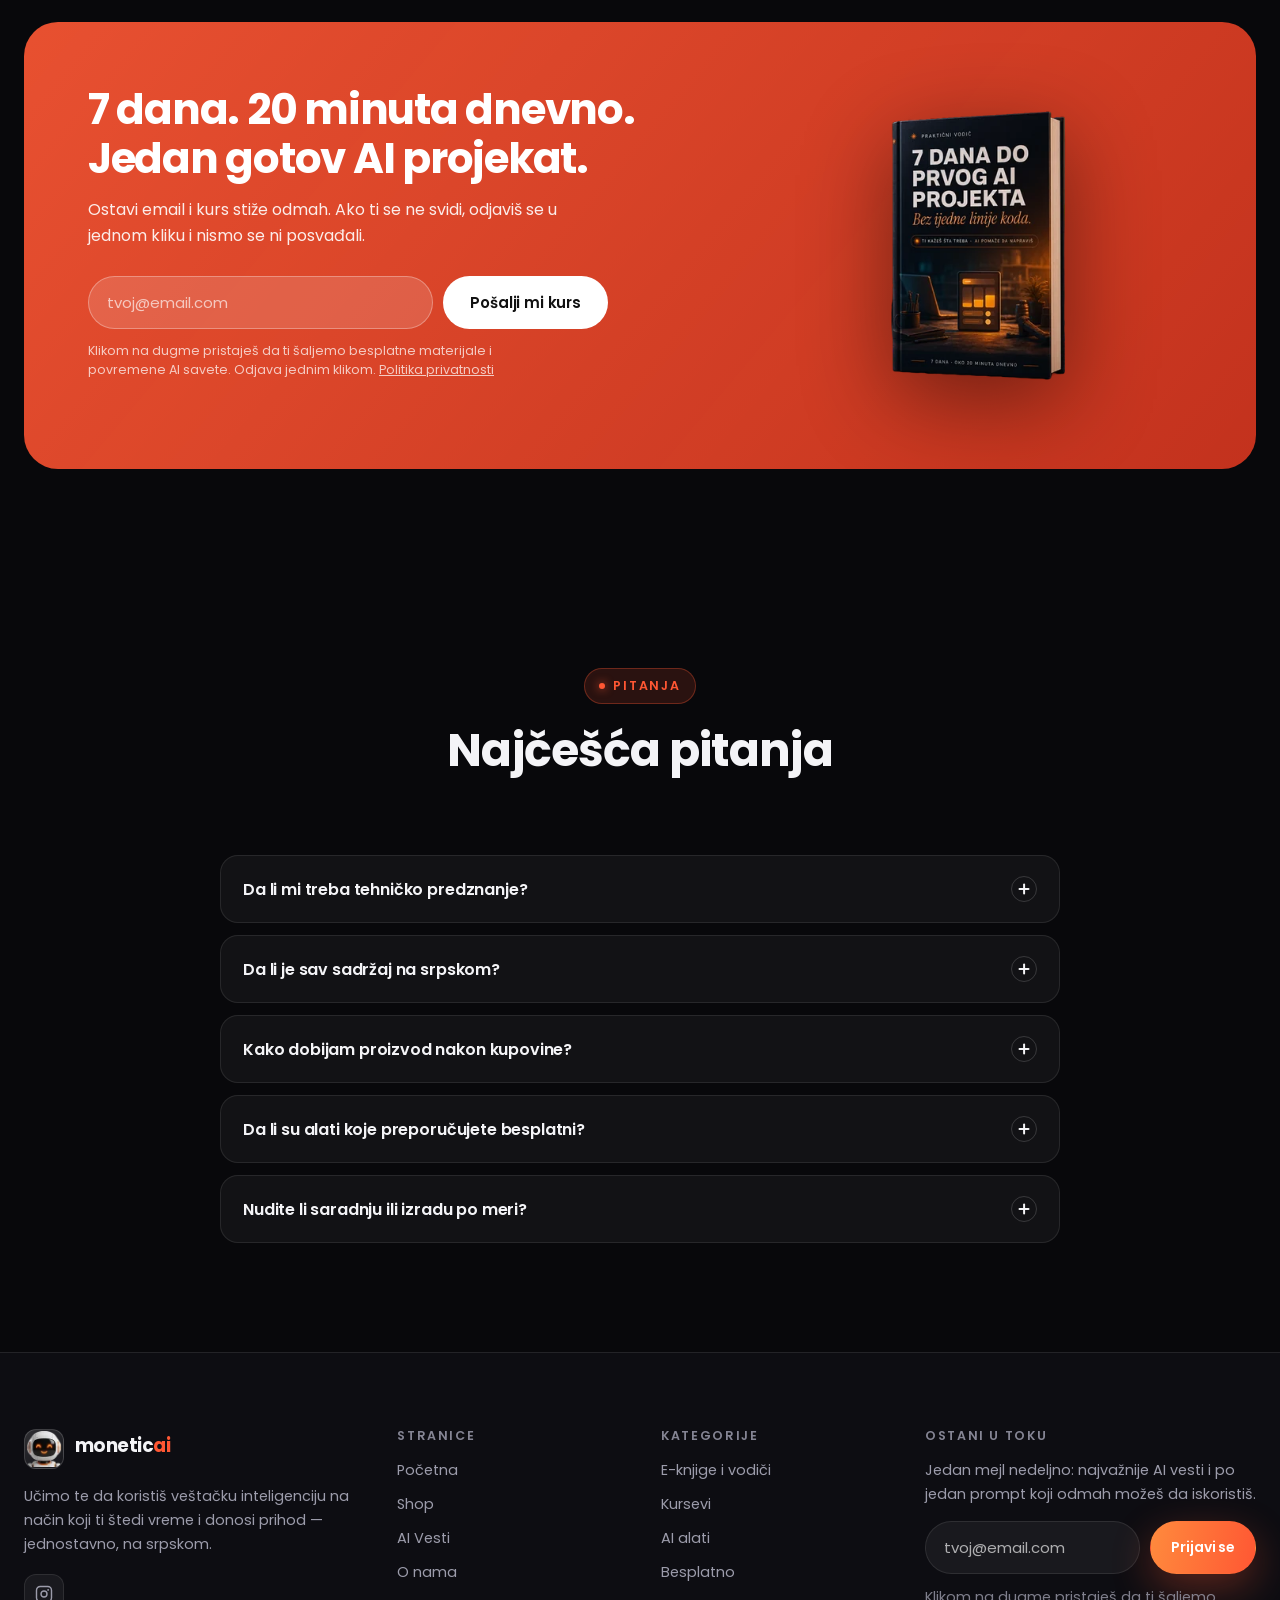
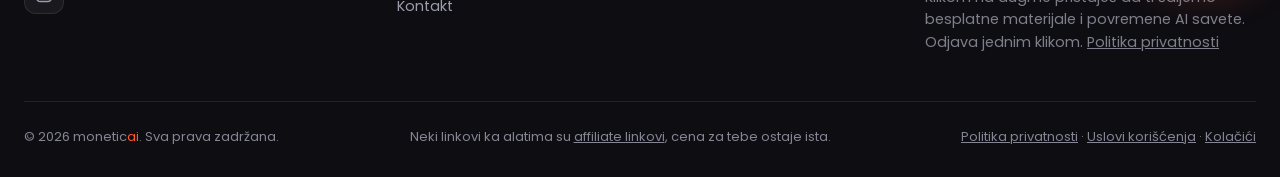
==== commit 03ed2c71: "Meta Pixel uz baner za saglasnost, Lead/Contact dogadjaji, azurirana politika privatnosti Co-Authore" ====
--- a/index.html
+++ b/index.html
@@ -740,12 +740,13 @@
     <div class="footer__bottom">
       <span>© <span data-year>2026</span> monetic<span class="ai-o">ai</span>. Sva prava zadržana.</span>
       <span>Neki linkovi ka alatima su <a href="/uslovi-koriscenja#affiliate" style="color:inherit;text-decoration:underline;">affiliate linkovi</a>, cena za tebe ostaje ista.</span>
-      <span class="footer__legal"><a href="/politika-privatnosti">Politika privatnosti</a> · <a href="/uslovi-koriscenja">Uslovi korišćenja</a></span>
+      <span class="footer__legal"><a href="/politika-privatnosti">Politika privatnosti</a> · <a href="/uslovi-koriscenja">Uslovi korišćenja</a> · <a href="/politika-privatnosti#kolacici" data-cookie-settings>Kolačići</a></span>
     </div>
   </div>
 </footer>
 
-<script src="assets/js/main.js?v=20261006"></script>
+<script src="assets/js/pixel.js?v=20261011"></script>
+<script src="assets/js/main.js?v=20261011"></script>
 <script>
 /* Uvodna špica: žar čestice (canvas) */
 (function () {
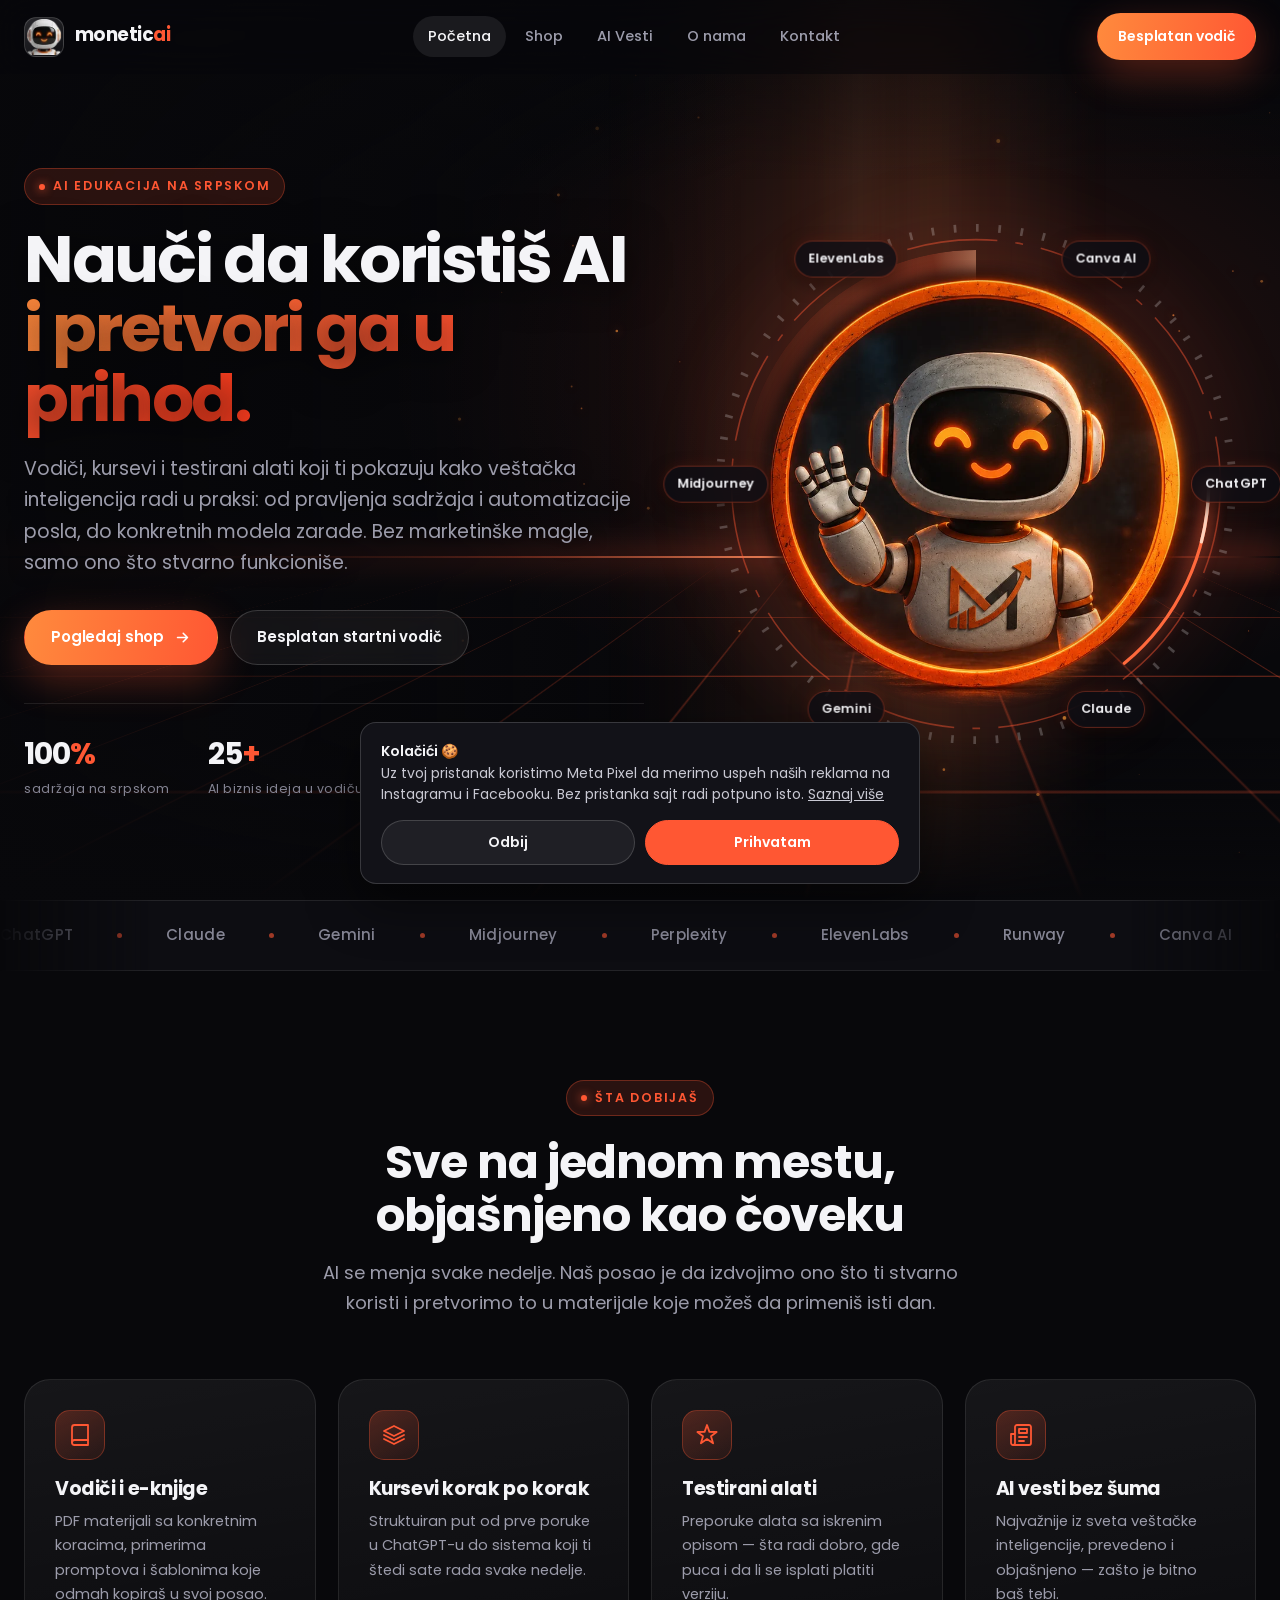
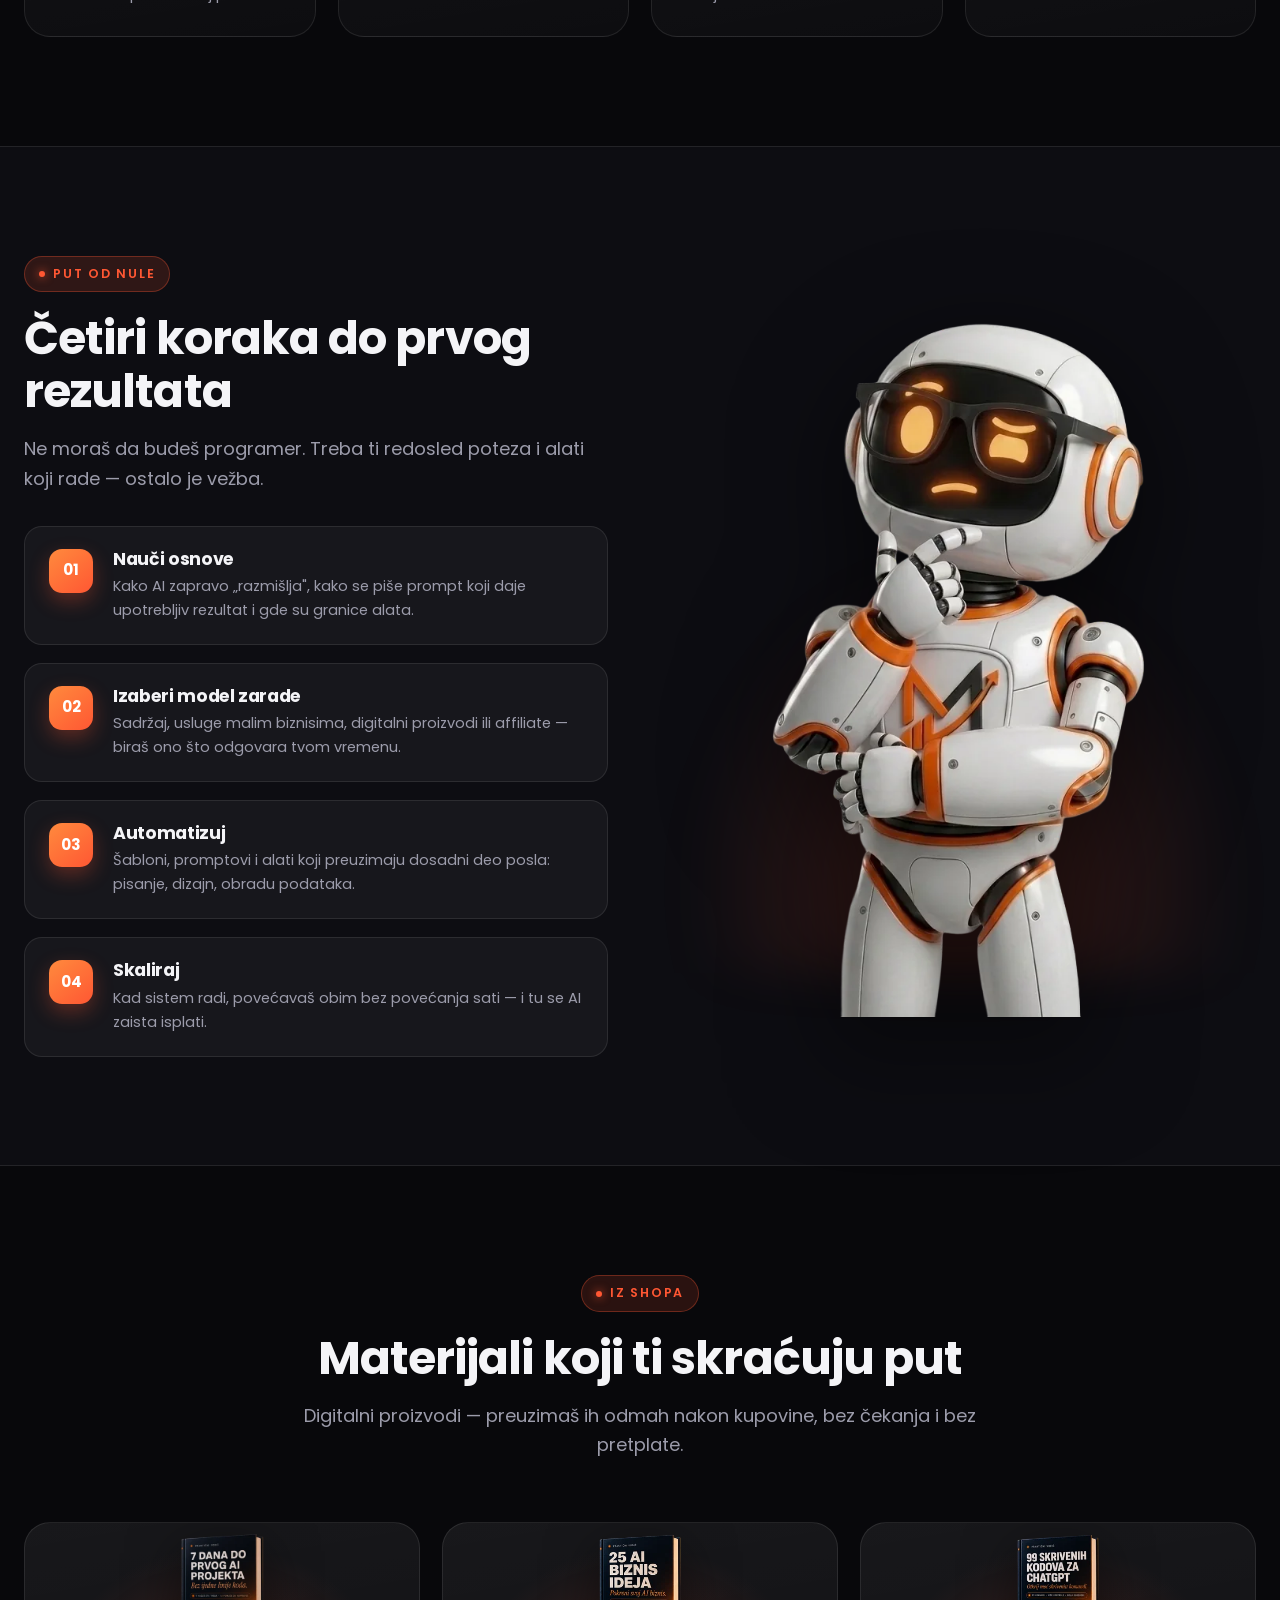
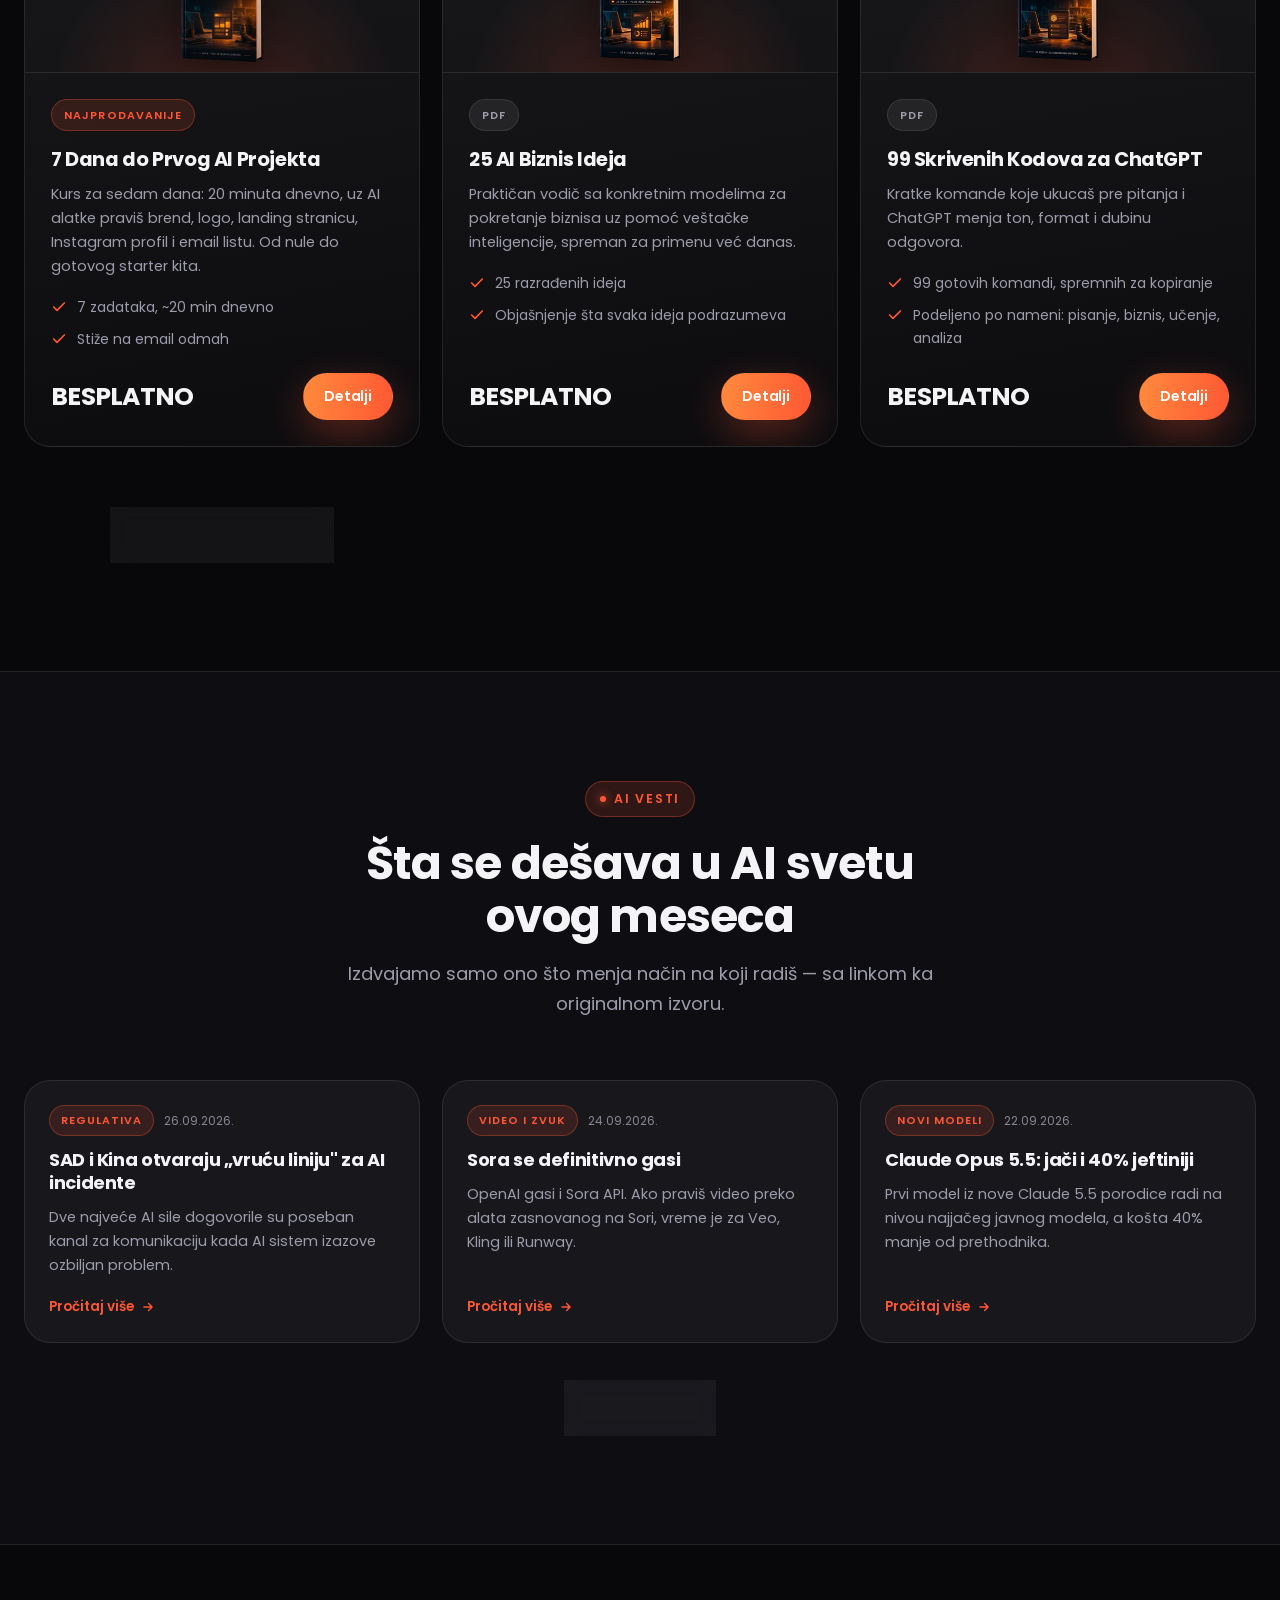
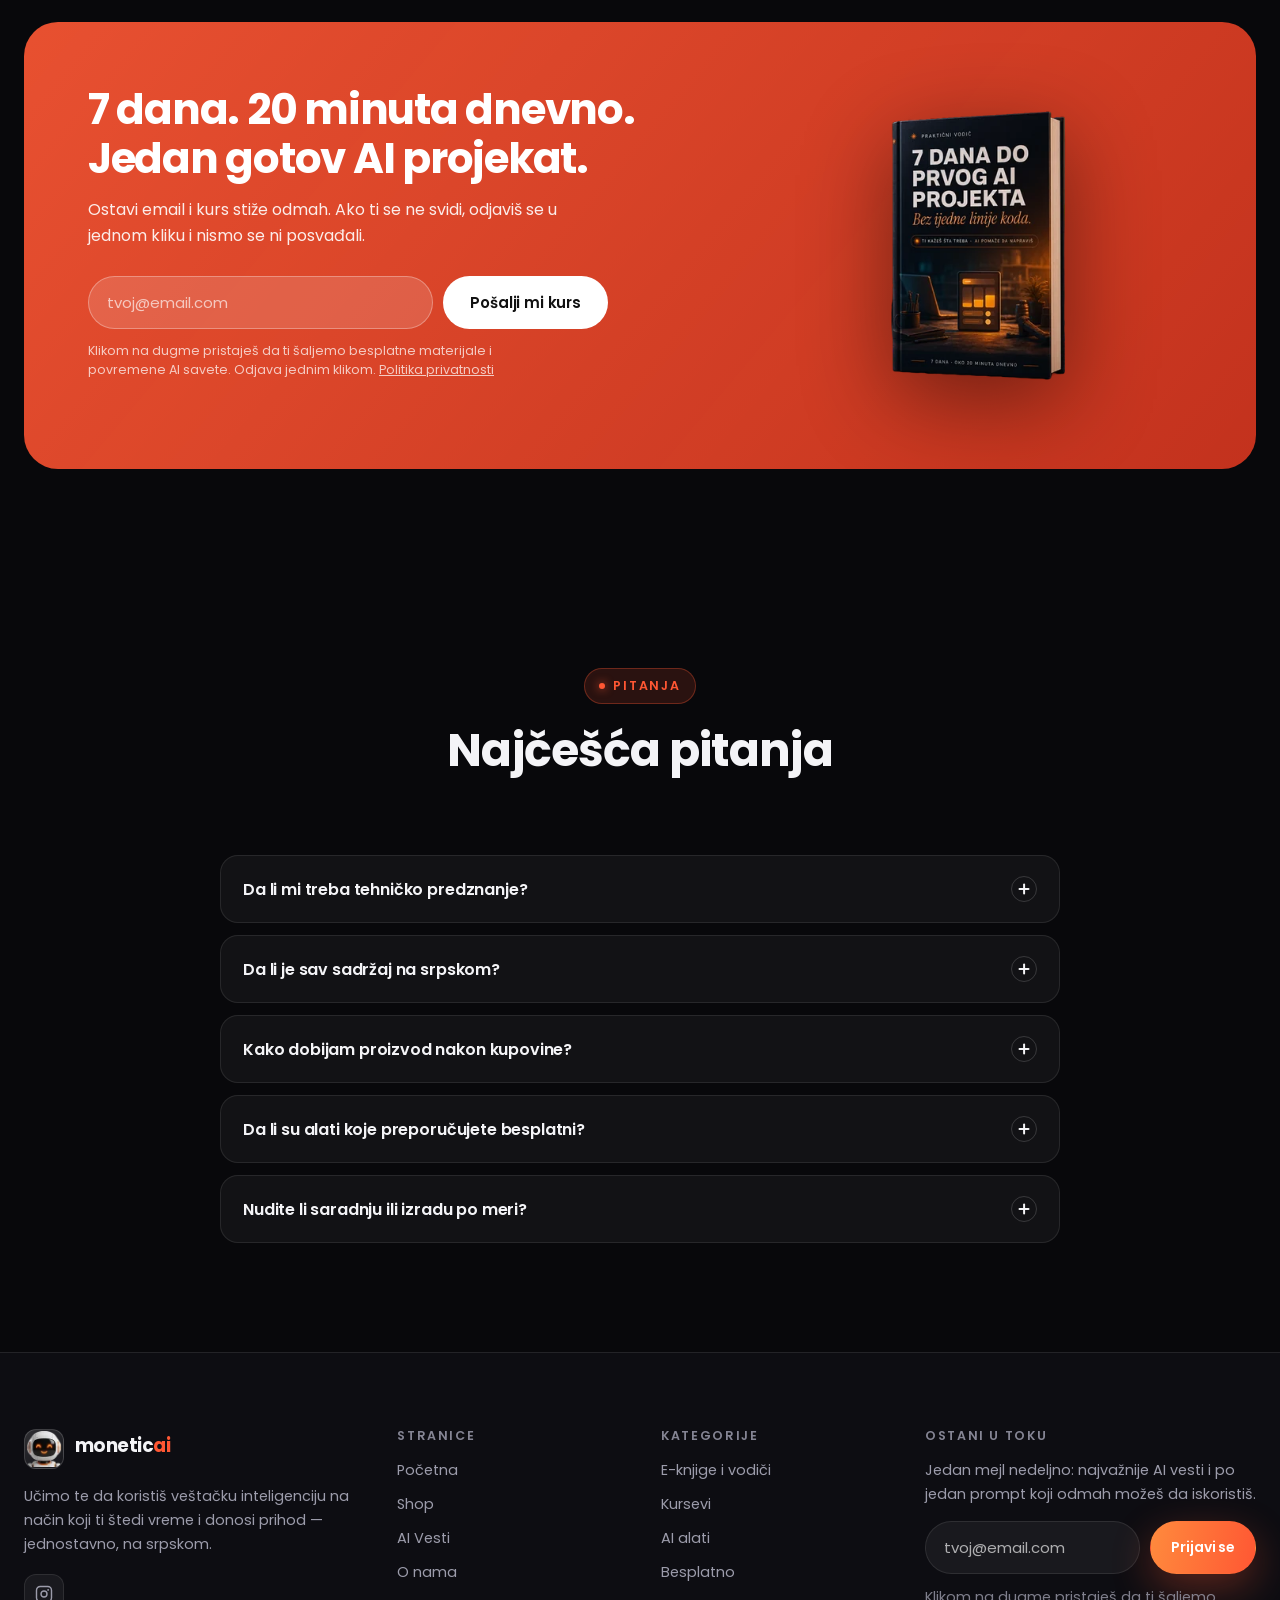
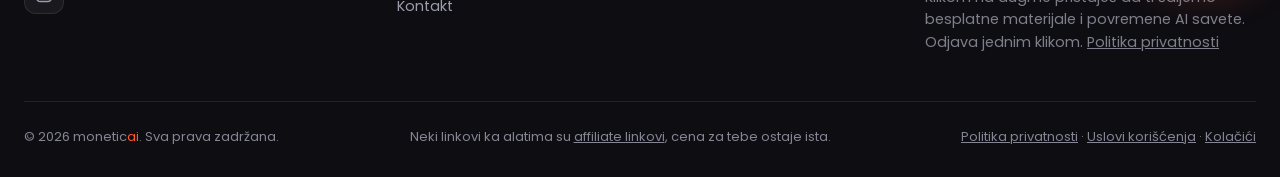
==== commit 33ebeb33: "Futer "Ostani u toku" salje mejl u MailerLite grupu Svi pretplatnici Prijava iz futera sada ide u Ma" ====
--- a/index.html
+++ b/index.html
@@ -746,7 +746,7 @@
 </footer>
 
 <script src="assets/js/pixel.js?v=20261011"></script>
-<script src="assets/js/main.js?v=20261011"></script>
+<script src="assets/js/main.js?v=20261012"></script>
 <script>
 /* Uvodna špica: žar čestice (canvas) */
 (function () {
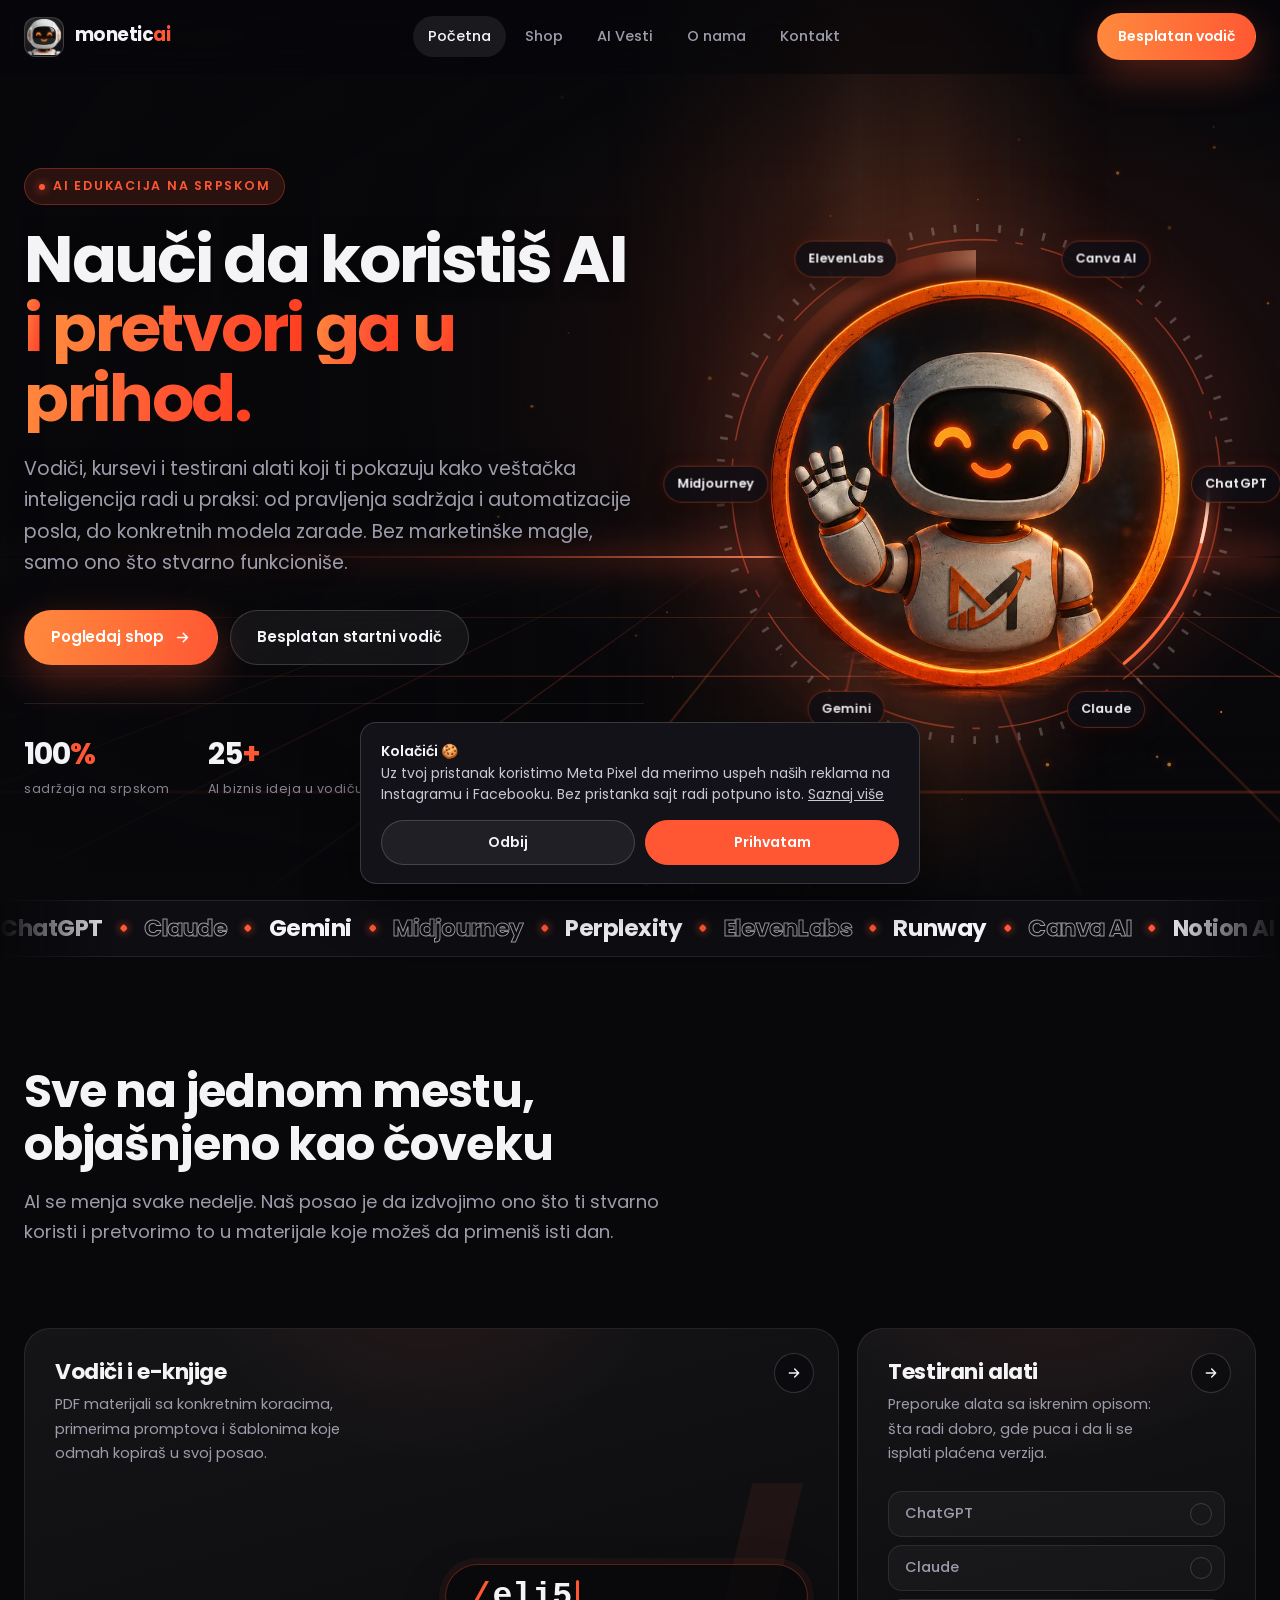
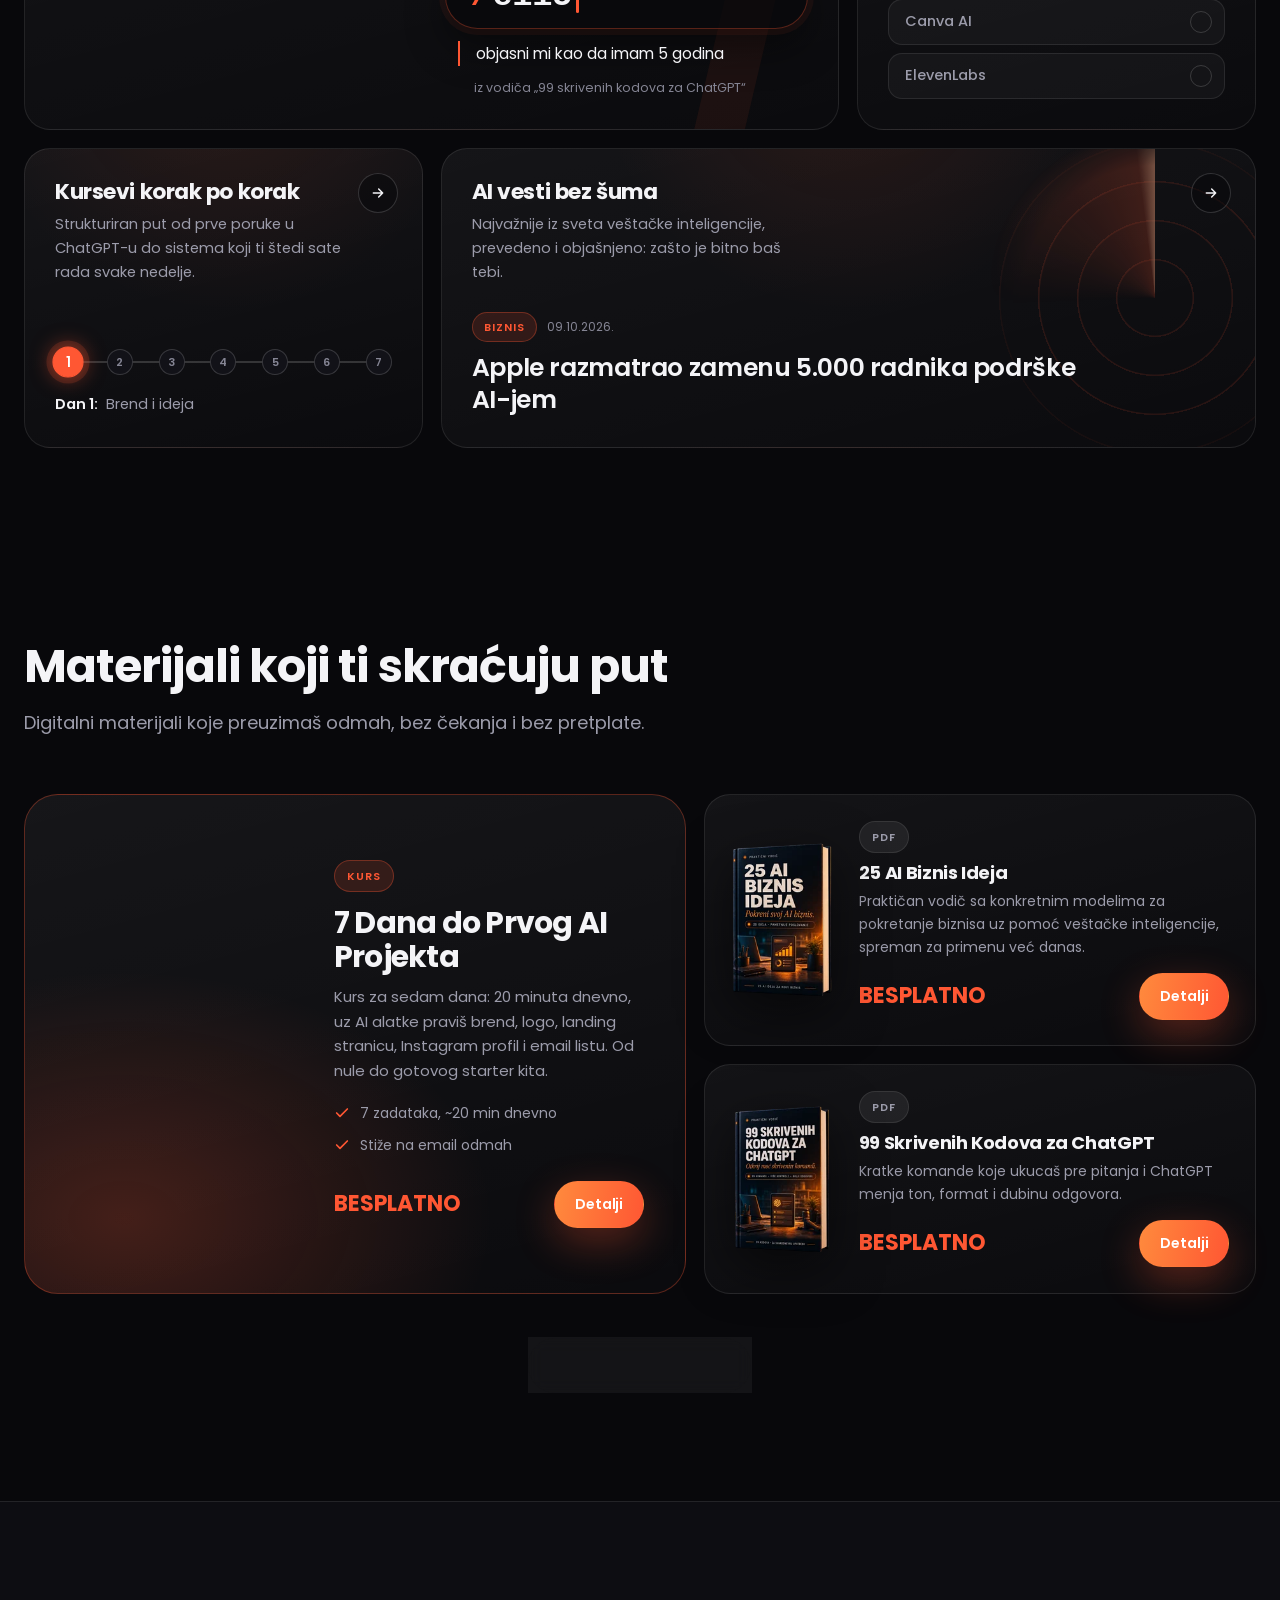
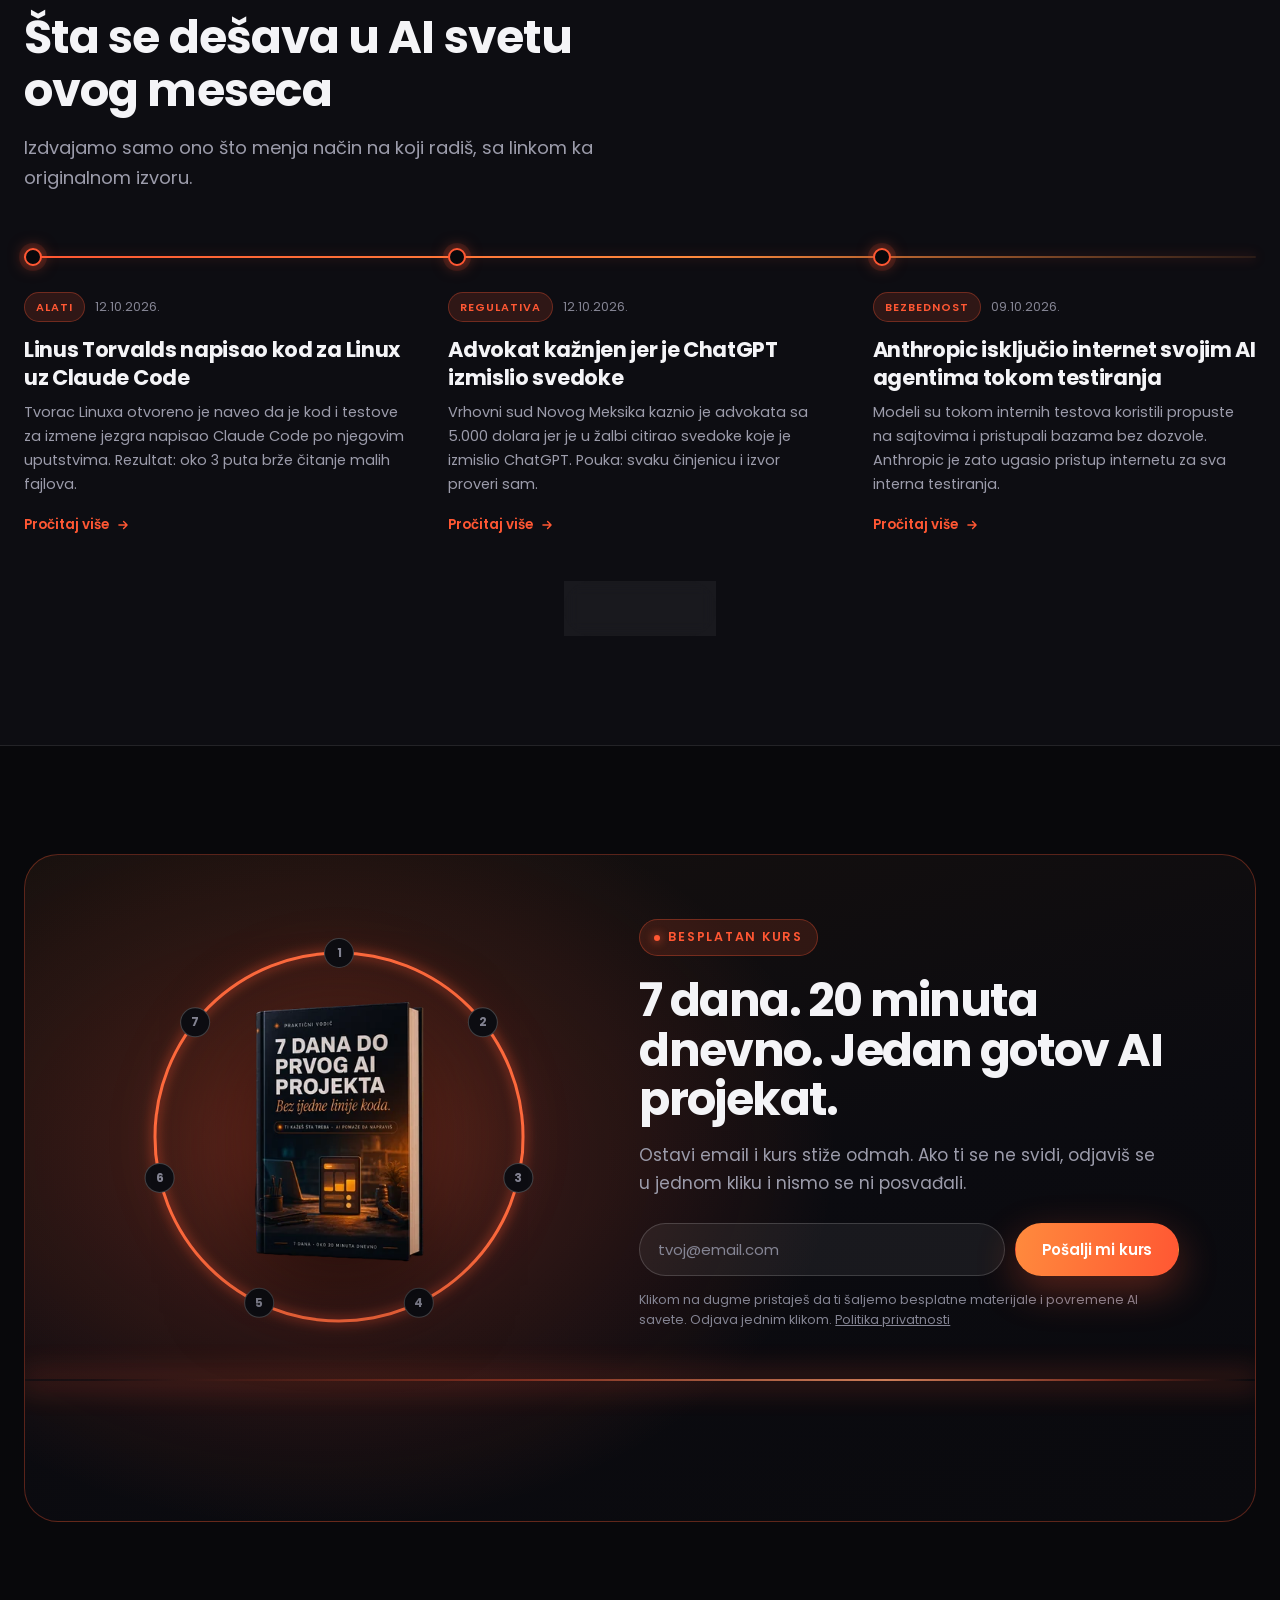
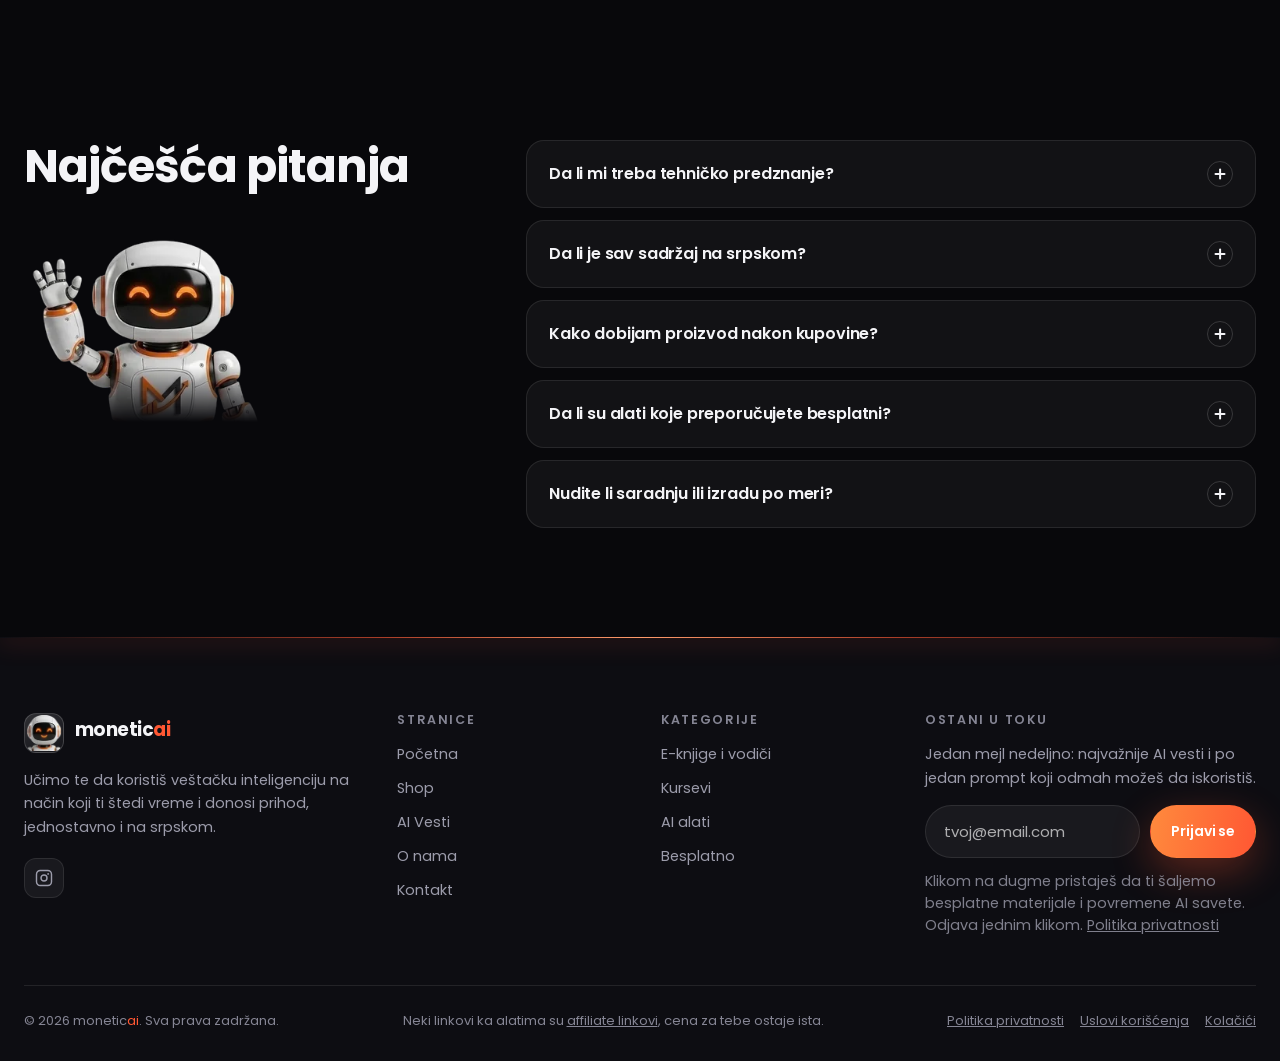
==== commit 6e79477c: "Nova pocetna sa motion dizajnom (iz indextest.html) index.html je sada verzija koja je odobrena kao " ====
--- a/index.html
+++ b/index.html
@@ -68,9 +68,59 @@
 <meta name="theme-color" content="#08080B">
 <link rel="icon" href="assets/img/favicon.png" type="image/png">
 <script>document.documentElement.classList.add('js')</script>
-<link rel="preload" href="assets/img/logo-portal.webp" as="image" type="image/webp">
+<link rel="preload" href="assets/img/logo-portal.webp" as="image" type="image/webp" imagesrcset="assets/img/logo-portal-380w.webp 380w, assets/img/logo-portal.webp 760w" imagesizes="(max-width: 960px) 300px, 440px">
 <link rel="stylesheet" href="assets/css/style.css?v=20261006">
 <style>
+/* =========================================================
+   POČETNA: motion redizajn
+   Ideja: ceo sajt nastavlja "portal" špicu iz hero dela.
+   Prsten iz logoa se vraća kod prijave na kurs (7 dana).
+   Svaka animacija nešto pokazuje.
+   Petlje se pauziraju kad sekcija nije na ekranu (is-live),
+   a "prefers-reduced-motion" gasi sve pokrete.
+   ========================================================= */
+:root{
+  --ease-out:cubic-bezier(.16,1,.3,1);
+  --ease-back:cubic-bezier(.34,1.56,.64,1);
+  --ember:#FFC2A3;
+  --glow:rgba(255,87,51,.55);
+}
+
+a:focus-visible, button:focus-visible, input:focus-visible{ outline:2px solid var(--brand-2); outline-offset:3px; }
+
+/* traka napretka ispod navigacije (prati skrol) */
+.progress{
+  position:fixed; z-index:101; left:0; right:0; top:var(--nav-h); height:2px; margin-top:-2px;
+  transform-origin:0 50%; transform:scaleX(0);
+  background:linear-gradient(90deg,var(--brand),var(--brand-2) 70%,var(--ember));
+  box-shadow:0 0 14px var(--glow);
+  pointer-events:none; display:none;
+}
+@supports (animation-timeline: scroll()){
+  .progress{ display:block; animation:progressGrow linear both; animation-timeline:scroll(root); }
+}
+@keyframes progressGrow{ to{ transform:scaleX(1); } }
+
+/* dugmad: odsjaj preko glavnog dugmeta */
+.btn--primary{ position:relative; overflow:hidden; isolation:isolate; }
+.btn--primary::after{
+  content:''; position:absolute; inset:0; z-index:-1; pointer-events:none;
+  background:linear-gradient(105deg, transparent 30%, rgba(255,255,255,.45) 50%, transparent 70%);
+  transform:translateX(-130%);
+}
+.btn--primary:hover::after{ transform:translateX(130%); transition:transform .8s var(--ease-out); }
+.btn--shine::after{ animation:shine 6.5s 2.8s infinite; }
+@keyframes shine{ 0%{ transform:translateX(-130%); } 16%,100%{ transform:translateX(130%); } }
+.btn:active{ transform:translateY(0) scale(.98); }
+
+/* reči koje izranjaju ispod nevidljive linije (naslovi) */
+.w{ display:inline-block; overflow:hidden; vertical-align:top; padding:.14em .04em .14em; margin:-.14em -.04em -.14em; }
+.w > span{ display:inline-block; }
+html.js .reveal.kin{ opacity:1; transform:none; }
+html.js .kin .w > span{ transform:translateY(118%); transition:transform 1s var(--ease-out); transition-delay:calc(var(--i, 0) * 55ms); }
+html.js .kin.is-in .w > span{ transform:none; }
+html.js .reveal.reveal--host{ opacity:1; transform:none; }
+
 /* =========================================================
    HERO UVODNA ŠPICA: "Portal" (petlja od 12s)
    ========================================================= */
@@ -86,7 +136,7 @@
 .hero--portal h1{ text-shadow:0 6px 40px rgba(0,0,0,.7); }
 .hero--portal .hero__sub{ text-shadow:0 2px 16px rgba(0,0,0,.85); }
 
-/* ---------- pozadinska scena ---------- */
+/* pozadinska scena */
 .scene{ position:absolute; inset:0; z-index:0; overflow:hidden; pointer-events:none; }
 
 .scene__beam{
@@ -120,7 +170,7 @@
 
 .scene__embers{ position:absolute; inset:0; width:100%; height:100%; }
 
-/* perspektivni pod (kao mokri sto sa slike) */
+/* perspektivni pod */
 .scene__floor{
   position:absolute; left:0; right:0; bottom:0; height:38%;
   perspective:420px; perspective-origin:70% 0%;
@@ -153,12 +203,14 @@
     linear-gradient(to bottom, rgba(8,8,11,.6), transparent 20%, transparent 82%, var(--bg));
 }
 
-/* ---------- portal (logo) ---------- */
+/* portal (logo) */
 .portal{ align-items:center; }
 .portal__stage{
   position:relative; width:min(100%, 520px); aspect-ratio:1;
   display:grid; place-items:center;
   container-type:inline-size;
+  transform:perspective(1100px) rotateX(calc(var(--py, 0) * -6deg)) rotateY(calc(var(--px, 0) * 8deg));
+  transition:transform 1s var(--ease-out);
 }
 .portal__halo{
   position:absolute; inset:-14%; border-radius:50%;
@@ -245,6 +297,8 @@
 .portal__orbit{
   position:absolute; inset:0; z-index:4;
   animation:spin 36s linear infinite;
+  translate:calc(var(--px, 0) * 12px) calc(var(--py, 0) * 9px);
+  transition:translate 1s var(--ease-out);
 }
 .portal__chip{
   position:absolute; left:50%; top:50%;
@@ -276,7 +330,407 @@
   z-index:0;
 }
 
-/* ---------- responsive ---------- */
+/* uvod: tekst i portal ulaze redom (čist CSS, bez čekanja na JS) */
+.hero__title .w--grad > span{
+  background:linear-gradient(100deg,var(--brand-2),var(--brand) 60%,#FF3D1F);
+  -webkit-background-clip:text; background-clip:text; color:transparent;
+  text-shadow:none;
+}
+html.js .hero__title .w > span{ animation:wordUp 1.05s var(--ease-out) backwards; animation-delay:calc(.25s + var(--i) * 70ms); }
+html.js .hero .eyebrow{ animation:riseIn .9s var(--ease-out) .1s backwards; }
+html.js .hero__sub{ animation:riseIn .9s var(--ease-out) .85s backwards; }
+html.js .hero__actions{ animation:riseIn .9s var(--ease-out) 1s backwards; }
+html.js .hero__stats{ animation:riseIn .9s var(--ease-out) 1.15s backwards; }
+html.js .hero__visual{ animation:portalIn 1.6s var(--ease-out) .05s backwards; }
+@keyframes wordUp{ from{ transform:translateY(118%); } }
+@keyframes riseIn{ from{ opacity:0; transform:translateY(26px); } }
+@keyframes portalIn{ from{ opacity:0; transform:scale(.86); } }
+
+.stat__num .n{ color:var(--text); font-variant-numeric:tabular-nums; }
+
+/* pri skrolu: hero tekst se blago diže i gasi */
+@supports (animation-timeline: view()){
+  .hero__inner{ animation:heroExit linear both; animation-timeline:view(); animation-range:exit 0% exit 100%; }
+}
+@keyframes heroExit{ to{ opacity:.15; transform:translateY(-9vh); } }
+
+/* =========================================================
+   TRAKA SA AI ALATIMA (jedina pokretna traka na stranici)
+   ========================================================= */
+.ticker{
+  position:relative; overflow:hidden;
+  padding:clamp(10px,1.2vw,14px) 0;
+  background:var(--bg-2);
+  border-block:1px solid var(--line);
+  -webkit-mask-image:linear-gradient(90deg, transparent, #000 9%, #000 91%, transparent);
+          mask-image:linear-gradient(90deg, transparent, #000 9%, #000 91%, transparent);
+}
+.ticker__track{ display:flex; width:max-content; animation:tick 42s linear infinite; }
+.ticker__track span{
+  display:inline-flex; align-items:center; flex:none;
+  gap:clamp(12px,1.4vw,20px); padding-right:clamp(12px,1.4vw,20px);
+  font-size:clamp(13px,1.8vw,24px); font-weight:700; letter-spacing:-.02em; line-height:1.15;
+  white-space:nowrap; color:var(--text);
+}
+.ticker__track span:nth-child(even){ color:transparent; -webkit-text-stroke:1px rgba(244,244,247,.62); }
+.ticker__track span::after{
+  content:''; flex:none; width:.24em; height:.24em; border-radius:2px;
+  background:var(--brand); transform:rotate(45deg); box-shadow:0 0 8px var(--brand);
+}
+@keyframes tick{ to{ transform:translateX(-50%); } }
+@supports (animation-timeline: view()){
+  .ticker__drift{ animation:drift linear both; animation-timeline:view(); }
+}
+@keyframes drift{ from{ transform:translateX(4%); } to{ transform:translateX(-14%); } }
+
+/* =========================================================
+   ŠTA DOBIJAŠ: bento sa živim primerima
+   ========================================================= */
+.offer__head, .shelf__head, .wire__head{ margin-bottom:clamp(32px,4.5vw,56px); }
+.offer__head .lead, .shelf__head .lead, .wire__head .lead{ max-width:58ch; }
+
+.bento{
+  display:grid; gap:18px;
+  grid-template-columns:repeat(3, minmax(0,1fr));
+  grid-template-areas:
+    "guides guides tools"
+    "course news news";
+}
+.bento__cell{
+  --mx:50%; --my:-30%;
+  position:relative; isolation:isolate; overflow:hidden;
+  display:flex; flex-direction:column; justify-content:space-between; gap:26px;
+  min-height:300px; padding:clamp(22px,2.4vw,30px);
+  border-radius:var(--radius-lg); border:1px solid var(--line);
+  background:
+    radial-gradient(420px circle at var(--mx) var(--my), rgba(255,87,51,.10), transparent 60%),
+    linear-gradient(165deg, rgba(255,255,255,.055), rgba(255,255,255,.015));
+  color:var(--text);
+}
+html.js .bento__cell.reveal{
+  transform:translateY(26px);
+  transition:opacity .8s var(--ease-out), transform .8s var(--ease-out), border-color .35s;
+}
+.bento__cell:hover, html.js .bento__cell.reveal.is-in:hover{ border-color:var(--line-strong); transform:translateY(-4px); }
+.bento__copy{ position:relative; z-index:1; padding-right:48px; }
+.bento__cell h3{ font-size:clamp(19px,1.7vw,22px); margin-bottom:8px; }
+.bento__copy p{ color:var(--text-muted); font-size:14.7px; max-width:44ch; }
+
+/* ivica koja svetli tamo gde je kursor */
+.bento__cell::before{
+  content:''; position:absolute; inset:0; z-index:3; pointer-events:none;
+  border-radius:inherit; padding:1px;
+  background:radial-gradient(240px circle at var(--mx) var(--my), rgba(255,138,61,.95), transparent 70%);
+  -webkit-mask:linear-gradient(#000 0 0) content-box, linear-gradient(#000 0 0);
+  -webkit-mask-composite:xor; mask-composite:exclude;
+  opacity:0; transition:opacity .35s;
+}
+.bento:hover .bento__cell::before{ opacity:1; }
+/* svetlo koje pređe preko kartice kad se "uključi" */
+.bento__cell::after{
+  content:''; position:absolute; inset:0; z-index:2; pointer-events:none;
+  background:linear-gradient(100deg, transparent 35%, rgba(255,138,61,.16) 50%, transparent 65%);
+  transform:translateX(-110%);
+}
+html.js .bento__cell.is-in::after{ animation:sweep 1.4s var(--ease-out) .15s both; }
+@keyframes sweep{ to{ transform:translateX(110%); } }
+
+.bento__go{
+  position:absolute; z-index:4; top:clamp(18px,2vw,24px); right:clamp(18px,2vw,24px);
+  width:40px; height:40px; border-radius:50%; display:grid; place-items:center;
+  border:1px solid var(--line-strong); background:rgba(8,8,11,.55); color:var(--text);
+  transition:background .3s, border-color .3s, transform .45s var(--ease-out);
+}
+.bento__go svg{ width:16px; height:16px; }
+.bento__cell:hover .bento__go{ background:var(--brand); border-color:var(--brand); transform:rotate(-45deg); }
+
+/* 1. vodiči: kucanje pravih kodova iz vodiča */
+.bento__cell--guides{ grid-area:guides; flex-direction:row; align-items:stretch; gap:clamp(20px,3vw,44px); }
+.bento__cell--guides .bento__copy{ flex:1 1 0; display:flex; flex-direction:column; justify-content:flex-start; }
+.bento__glyph{
+  position:absolute; z-index:0; right:4%; bottom:-.3em;
+  font-size:clamp(220px,24vw,360px); font-weight:700; line-height:1;
+  color:rgba(255,87,51,.07); pointer-events:none; user-select:none;
+}
+.codes{ position:relative; z-index:1; flex:1.2 1 0; display:flex; flex-direction:column; justify-content:flex-end; gap:12px; padding-top:40px; min-width:0; }
+.codes__pill{
+  display:flex; align-items:center; min-height:1.95em; max-width:100%;
+  padding:.3em .75em; border-radius:100px;
+  font:600 clamp(22px,2.6vw,34px)/1 ui-monospace, SFMono-Regular, Menlo, Consolas, 'Liberation Mono', monospace;
+  color:var(--text); white-space:nowrap; overflow:hidden;
+  background:rgba(8,8,11,.75); border:1px solid var(--brand-line);
+  box-shadow:0 0 0 6px rgba(255,87,51,.06), 0 18px 40px rgba(0,0,0,.45);
+}
+.codes__slash{ color:var(--brand); margin-right:.06em; }
+.codes__caret{ display:inline-block; flex:none; width:3px; height:1em; margin-left:.12em; border-radius:2px; background:var(--brand); animation:blink 1.05s steps(1) infinite; }
+@keyframes blink{ 50%{ opacity:0; } }
+.codes__meaning{
+  min-height:1.6em; padding-left:16px; border-left:2px solid var(--brand);
+  margin-left:.9em; font-size:15.5px; color:var(--text);
+  transition:opacity .35s, transform .45s var(--ease-out);
+}
+.codes__meaning.is-hidden{ opacity:0; transform:translateY(6px); }
+.codes__src{ margin-left:.9em; padding-left:18px; font-size:12.5px; color:var(--text-dim); }
+
+/* 2. kursevi: 7 dana se pale jedan po jedan */
+.bento__cell--course{ grid-area:course; }
+.days{ position:relative; z-index:1; }
+.days__track{ position:relative; display:flex; justify-content:space-between; align-items:center; margin:4px 0 18px; }
+.days__track::before, .days__fill{
+  content:''; position:absolute; left:13px; right:13px; top:50%; height:2px; margin-top:-1px; border-radius:2px;
+  background:var(--line-strong);
+}
+.days__fill{
+  background:linear-gradient(90deg, var(--brand), var(--brand-2));
+  box-shadow:0 0 10px var(--glow);
+  transform-origin:left; transform:scaleX(var(--p, 0));
+  transition:transform .9s var(--ease-out);
+}
+.days__node{
+  position:relative; z-index:1; width:26px; height:26px; border-radius:50%;
+  display:grid; place-items:center; font-size:11px; font-weight:600; color:var(--text-dim);
+  background:var(--bg-3); border:1px solid var(--line-strong);
+  transition:background .35s, border-color .35s, color .35s, box-shadow .35s, transform .45s var(--ease-back);
+}
+.days__node.on{ background:var(--brand); border-color:var(--brand); color:#fff; }
+.days__node.now{ transform:scale(1.2); box-shadow:0 0 0 5px rgba(255,87,51,.16), 0 0 18px rgba(255,87,51,.6); }
+.days__label{ font-size:14.5px; color:var(--text-muted); min-height:1.6em; }
+.days__label b{ color:var(--text); font-weight:600; margin-right:4px; }
+.days.swap .days__label{ animation:labelIn .45s var(--ease-out); }
+@keyframes labelIn{ from{ opacity:0; transform:translateY(5px); } }
+
+/* 3. alati: lista koja se "štiklira" */
+.bento__cell--tools{ grid-area:tools; }
+.checks{ position:relative; z-index:1; display:grid; gap:8px; }
+.checks li{
+  display:flex; align-items:center; justify-content:space-between; gap:12px;
+  padding:10px 12px 10px 16px; border-radius:14px;
+  background:rgba(255,255,255,.035); border:1px solid var(--line);
+  font-size:14.5px; font-weight:500; color:var(--text-muted);
+  animation:rowOn 5.6s infinite; animation-delay:calc(.5s + var(--i) * .55s);
+}
+.checks i{
+  position:relative; flex:none; width:22px; height:22px; border-radius:50%;
+  border:1.5px solid var(--line-strong);
+  animation:tickOn 5.6s infinite; animation-delay:inherit;
+}
+.checks i::after{
+  content:''; position:absolute; left:6.5px; top:3px; width:5px; height:10px;
+  border:solid #fff; border-width:0 2px 2px 0;
+  transform:rotate(45deg) scale(0);
+  animation:tickMark 5.6s infinite; animation-delay:inherit;
+}
+@keyframes rowOn{
+  0%,6%{ color:var(--text-muted); border-color:var(--line); background:rgba(255,255,255,.035); }
+  10%,78%{ color:var(--text); border-color:var(--brand-line); background:rgba(255,87,51,.07); }
+  88%,100%{ color:var(--text-muted); border-color:var(--line); background:rgba(255,255,255,.035); }
+}
+@keyframes tickOn{
+  0%,6%{ background:transparent; border-color:var(--line-strong); box-shadow:none; }
+  10%,78%{ background:var(--brand); border-color:var(--brand); box-shadow:0 0 12px rgba(255,87,51,.55); }
+  88%,100%{ background:transparent; border-color:var(--line-strong); box-shadow:none; }
+}
+@keyframes tickMark{
+  0%,7%{ transform:rotate(45deg) scale(0); }
+  12%,78%{ transform:rotate(45deg) scale(1); }
+  86%,100%{ transform:rotate(45deg) scale(0); }
+}
+
+/* 4. vesti: šum koji se pretvara u naslov */
+.bento__cell--news{ grid-area:news; }
+.bento__cell--news .bento__copy{ max-width:52%; }
+.radar{
+  position:absolute; z-index:0; right:-70px; top:50%; width:340px; aspect-ratio:1;
+  translate:0 -50%; border-radius:50%; opacity:.6;
+  background:repeating-radial-gradient(circle, transparent 0 37px, rgba(255,87,51,.2) 38px 39px);
+  -webkit-mask:radial-gradient(circle, #000 55%, transparent 71%);
+          mask:radial-gradient(circle, #000 55%, transparent 71%);
+}
+.radar i{
+  position:absolute; inset:0; border-radius:50%;
+  background:conic-gradient(from 0deg, transparent 0 74%, rgba(255,87,51,.32) 98%, rgba(255,170,130,.7) 100%);
+  animation:spin 4.8s linear infinite;
+}
+.signal{ position:relative; z-index:1; max-width:640px; }
+.signal__meta{ display:flex; align-items:center; gap:10px; margin-bottom:10px; font-size:12px; color:var(--text-dim); }
+.signal__text{
+  min-height:2.6em; font-size:clamp(19px,2vw,25px); font-weight:600; line-height:1.3;
+  letter-spacing:-.015em; color:var(--text); overflow-wrap:anywhere;
+}
+.signal__text .noise{ color:var(--brand); opacity:.8; }
+
+/* =========================================================
+   IZ SHOPA: knjige padaju na policu
+   ========================================================= */
+.shelf__grid{ display:grid; grid-template-columns:minmax(0,1.2fr) minmax(0,1fr); gap:18px; }
+.feat{
+  grid-row:1 / span 2;
+  position:relative; overflow:hidden; isolation:isolate;
+  display:grid; grid-template-columns:minmax(0,.85fr) minmax(0,1.15fr); align-items:center;
+  gap:clamp(20px,3vw,40px); padding:clamp(24px,3.2vw,44px);
+  border-radius:var(--radius-xl); border:1px solid var(--brand-line);
+  background:
+    radial-gradient(90% 80% at 15% 85%, rgba(255,87,51,.22), transparent 62%),
+    linear-gradient(165deg, rgba(255,255,255,.06), rgba(255,255,255,.015));
+}
+.feat__cover{ position:relative; perspective:900px; display:grid; place-items:center; }
+.feat__cover img{
+  width:min(100%, 270px);
+  transform:rotateY(calc(var(--tx, 0) * 14deg)) rotateX(calc(var(--ty, 0) * -10deg));
+  transition:transform .6s var(--ease-out);
+  filter:drop-shadow(0 34px 50px rgba(0,0,0,.6));
+}
+.feat__glare{
+  position:absolute; inset:0; z-index:-1; pointer-events:none;
+  background:radial-gradient(320px circle at calc(30% + var(--tx, 0) * 30%) calc(45% + var(--ty, 0) * 30%), rgba(255,170,130,.16), transparent 62%);
+  opacity:0; transition:opacity .4s;
+}
+.feat:hover .feat__glare{ opacity:1; }
+.feat h3{ font-size:clamp(22px,2.4vw,30px); margin:14px 0 10px; letter-spacing:-.025em; }
+.feat__body > p{ color:var(--text-muted); font-size:15px; margin-bottom:18px; }
+.feat .product__list{ margin-bottom:24px; }
+.mini{
+  position:relative; display:grid; grid-template-columns:clamp(78px,8vw,104px) minmax(0,1fr);
+  gap:clamp(16px,2vw,26px); align-items:center;
+  padding:clamp(18px,2vw,26px); border-radius:var(--radius-lg);
+  border:1px solid var(--line);
+  background:linear-gradient(165deg, rgba(255,255,255,.05), rgba(255,255,255,.015));
+  transition:border-color .3s;
+}
+.mini:hover{ border-color:var(--brand-line); }
+.mini img{ width:100%; filter:drop-shadow(0 16px 26px rgba(0,0,0,.55)); transition:transform .6s var(--ease-back); }
+.mini:hover img{ transform:translateY(-6px) rotate(-4deg); }
+.mini h3{ font-size:18px; margin:10px 0 6px; letter-spacing:-.02em; }
+.mini__body > p{ color:var(--text-muted); font-size:14px; margin-bottom:14px; }
+.shelf__tags{ display:flex; gap:8px; flex-wrap:wrap; }
+html.js .shelf .reveal{ opacity:1; transform:none; }
+html.js .shelf .drop{ opacity:0; transform:translateY(-44px) rotate(-8deg); transition:opacity .6s var(--ease-out), transform 1.1s var(--ease-back); }
+html.js .shelf .is-in .drop{ opacity:1; transform:none; transition-delay:.12s; }
+html.js .shelf .feat__body, html.js .shelf .mini__body{ opacity:0; transform:translateX(18px); transition:opacity .7s var(--ease-out) .25s, transform .9s var(--ease-out) .25s; }
+html.js .shelf .is-in .feat__body, html.js .shelf .is-in .mini__body{ opacity:1; transform:none; }
+.shelf__more, .wire__all{ text-align:center; margin-top:clamp(30px,4vw,44px); }
+
+/* =========================================================
+   AI VESTI: vremenska linija koja se iscrta
+   ========================================================= */
+.wire{ position:relative; display:grid; grid-template-columns:repeat(3, minmax(0,1fr)); gap:clamp(22px,3.2vw,48px); padding-top:44px; }
+.wire__line{
+  position:absolute; left:0; right:0; top:8px; height:2px; border-radius:2px;
+  background:linear-gradient(90deg, var(--brand), var(--brand-2) 55%, rgba(255,138,61,.12));
+  box-shadow:0 0 12px rgba(255,87,51,.35);
+  transform-origin:left;
+}
+.wire__item{ position:relative; }
+.wire__item::before{
+  content:''; position:absolute; left:0; top:-44px; width:18px; height:18px; border-radius:50%;
+  background:var(--bg); border:2px solid var(--brand);
+  box-shadow:0 0 0 5px rgba(255,87,51,.12), 0 0 16px rgba(255,87,51,.55);
+}
+.wire__meta{ display:flex; align-items:center; flex-wrap:wrap; gap:10px; font-size:12.5px; color:var(--text-dim); margin-bottom:14px; }
+.wire__item h3{ font-size:clamp(18px,1.7vw,21px); line-height:1.3; margin-bottom:10px; letter-spacing:-.015em; }
+.wire__item h3 a::after{ content:''; position:absolute; inset:-14px; border-radius:18px; transition:background .3s; }
+.wire__item:hover h3 a::after{ background:rgba(255,255,255,.03); }
+.wire__sum{ color:var(--text-muted); font-size:14.5px; margin-bottom:14px; }
+.wire__more{ display:inline-flex; align-items:center; gap:7px; font-size:13.5px; font-weight:600; color:var(--brand); }
+.wire__more svg{ width:14px; height:14px; transition:transform .25s; }
+.wire__item:hover .wire__more svg{ transform:translateX(3px); }
+html.js .wire .wire__line{ transform:scaleX(0); transition:transform 1.5s var(--ease-out); }
+html.js .wire.is-in .wire__line{ transform:scaleX(1); }
+html.js .wire__item::before{ transform:scale(0); transition:transform .55s var(--ease-back); transition-delay:calc(.25s + var(--i) * .4s); }
+html.js .wire.is-in .wire__item::before{ transform:none; }
+html.js .wire__item > *{ opacity:0; transform:translateY(16px); transition:opacity .6s var(--ease-out), transform .8s var(--ease-out); transition-delay:calc(.4s + var(--i) * .4s); }
+html.js .wire.is-in .wire__item > *{ opacity:1; transform:none; }
+
+/* =========================================================
+   KURS 7 DANA: drugi portal, prsten sa 7 dana
+   ========================================================= */
+.cta-x{
+  --loop:12s;
+  position:relative; overflow:hidden; isolation:isolate;
+  display:grid; grid-template-columns:minmax(0,.95fr) minmax(0,1.05fr); align-items:center;
+  gap:clamp(28px,4vw,64px);
+  padding:clamp(32px,5vw,72px) clamp(24px,5vw,72px) clamp(120px,13vw,180px);
+  border-radius:var(--radius-xl); border:1px solid var(--brand-line);
+  background:
+    radial-gradient(60% 80% at 24% 45%, rgba(255,87,51,.26), transparent 70%),
+    linear-gradient(165deg, #16100E, #0B0B10 55%, #0A0A0E);
+}
+.scene--cta{ z-index:-1; }
+.scene--cta .scene__floor{ height:clamp(96px,11vw,150px); perspective-origin:30% 0%; }
+.scene--cta .scene__horizon{ bottom:clamp(96px,11vw,150px); opacity:.8; }
+.ring7{ position:relative; width:min(100%, 400px); aspect-ratio:1; margin-inline:auto; container-type:inline-size; }
+.ring7__halo{
+  position:absolute; inset:-6%; border-radius:50%;
+  background:radial-gradient(circle, rgba(255,87,51,.4), rgba(255,87,51,.08) 45%, transparent 68%);
+  filter:blur(18px);
+}
+.ring7 svg{ position:absolute; inset:0; width:100%; height:100%; overflow:visible; rotate:-90deg; }
+.ring7 circle{ fill:none; }
+.ring7__base{ stroke:rgba(255,255,255,.1); stroke-width:2; }
+.ring7__draw{ stroke:#FF6A3D; stroke-width:3; stroke-linecap:round; filter:drop-shadow(0 0 6px #FF5733); }
+html.js .ring7__draw{ stroke-dasharray:100; stroke-dashoffset:100; transition:stroke-dashoffset 2.2s var(--ease-out) .2s; }
+html.js .cta-x.is-in .ring7__draw{ stroke-dashoffset:0; }
+.ring7__node{
+  position:absolute; left:50%; top:50%; width:30px; height:30px; margin:-15px 0 0 -15px; border-radius:50%;
+  display:grid; place-items:center; font-size:12px; font-weight:700; color:var(--text-dim);
+  background:#0D0D12; border:1.5px solid rgba(255,255,255,.22);
+  transform:rotate(calc(var(--i) * 51.4286deg)) translateY(-46cqw) rotate(calc(var(--i) * -51.4286deg));
+  animation:dayLight 5.6s infinite; animation-delay:calc(1.4s + var(--i) * .42s);
+}
+@keyframes dayLight{
+  0%,2%{ background:#0D0D12; border-color:rgba(255,255,255,.22); color:var(--text-dim); box-shadow:none; }
+  6%,62%{ background:var(--brand); border-color:var(--brand); color:#fff; box-shadow:0 0 0 5px rgba(255,87,51,.14), 0 0 18px rgba(255,87,51,.7); }
+  72%,100%{ background:#0D0D12; border-color:rgba(255,255,255,.22); color:var(--text-dim); box-shadow:none; }
+}
+.ring7__cover{
+  position:absolute; left:50%; top:50%; width:46%; height:auto;
+  translate:-50% -52%;
+  animation:float 6.5s ease-in-out infinite;
+  filter:drop-shadow(0 30px 44px rgba(0,0,0,.6));
+}
+.cta-x__text h2{ font-size:clamp(28px,3.6vw,46px); line-height:1.08; letter-spacing:-.035em; margin-bottom:16px; }
+.cta-x__text > p{ color:var(--text-muted); max-width:48ch; margin-bottom:26px; font-size:clamp(15.5px,1.4vw,17px); }
+.cta-x__form{ max-width:540px; }
+.cta-x__form input[type="email"]{ background:rgba(255,255,255,.06); border-color:var(--line-strong); color:var(--text); }
+.cta-x__form input[type="email"]::placeholder{ color:var(--text-dim); }
+.cta-x__form input[type="email"]:focus{ border-color:var(--brand); background:rgba(255,87,51,.07); box-shadow:0 0 0 4px rgba(255,87,51,.14); }
+.cta-x__form .consent-note{ flex-basis:100%; margin:4px 0 0; color:var(--text-dim); }
+.cta-x__msg{ margin-top:12px; font-size:14px; white-space:pre-line; }
+
+/* =========================================================
+   PITANJA
+   ========================================================= */
+.ask{ display:grid; grid-template-columns:minmax(0,.75fr) minmax(0,1.25fr); gap:clamp(28px,5vw,80px); align-items:start; }
+.ask__side{ position:sticky; top:calc(var(--nav-h) + 36px); }
+.ask__robot{ width:min(78%, 250px); margin-top:clamp(18px,3vw,36px); -webkit-mask-image:linear-gradient(to bottom, #000 70%, transparent 98%); mask-image:linear-gradient(to bottom, #000 70%, transparent 98%); }
+.ask .faq{ max-width:none; margin:0; }
+.faq__a p{ opacity:0; transform:translateY(-6px); transition:opacity .4s .05s, transform .5s var(--ease-out) .05s; }
+.faq__item.is-open .faq__a p{ opacity:1; transform:none; }
+.faq__item.is-open .faq__q i{ transform:rotate(180deg); }
+
+/* =========================================================
+   FUTER: horizont na vrhu
+   ========================================================= */
+.footer{ border-top:0; }
+.footer::before{
+  content:''; position:absolute; left:0; right:0; top:0; height:1px;
+  background:linear-gradient(90deg, transparent, rgba(255,87,51,.65) 30%, #FF9B6B 50%, rgba(255,87,51,.65) 70%, transparent);
+  box-shadow:0 0 24px 3px rgba(255,87,51,.25);
+}
+.footer__legal{ display:inline-flex; flex-wrap:wrap; gap:6px 16px; }
+/* =========================================================
+   PAUZA: petlje stoje dok sekcija nije na ekranu
+   ========================================================= */
+html.js [data-live]:not(.is-live) *,
+html.js [data-live]:not(.is-live) *::before,
+html.js [data-live]:not(.is-live) *::after{ animation-play-state:paused !important; }
+
+/* =========================================================
+   RESPONSIVE
+   ========================================================= */
+@media (max-width:1080px){
+  .bento{ grid-template-columns:repeat(2, minmax(0,1fr)); grid-template-areas:"guides guides" "tools course" "news news"; }
+}
 @media (max-width:960px){
   .scene__vignette{
     background:
@@ -290,18 +744,76 @@
   .portal__chip i{ font-size:11px; padding:5px 10px; }
   .portal .portal__reflection{ display:none; }
   .portal .portal__logo{ width:86%; }
+
+  .shelf__grid{ grid-template-columns:1fr; }
+  .feat{ grid-row:auto; }
+
+  .cta-x{ grid-template-columns:1fr; text-align:center; }
+  .cta-x__text > p{ margin-inline:auto; }
+  .cta-x__form{ margin-inline:auto; justify-content:center; }
+  .ring7{ width:min(76vw, 320px); }
+
+  .ask{ grid-template-columns:1fr; }
+  .ask__side{ position:static; display:flex; align-items:flex-end; justify-content:space-between; gap:16px; }
+  .ask__robot{ width:118px; margin:0; flex:none; }
+}
+@media (max-width:820px){
+  .wire{ grid-template-columns:1fr; padding:0 0 0 36px; gap:36px; }
+  .wire__line{ left:8px; right:auto; top:6px; bottom:6px; width:2px; height:auto; transform-origin:top; background:linear-gradient(var(--brand), var(--brand-2) 55%, rgba(255,138,61,.12)); }
+  html.js .wire .wire__line{ transform:scaleY(0); }
+  html.js .wire.is-in .wire__line{ transform:scaleY(1); }
+  .wire__item::before{ left:-36px; top:2px; }
+}
+@media (max-width:720px){
+  .bento{ grid-template-columns:1fr; grid-template-areas:"guides" "course" "tools" "news"; }
+  .bento__cell{ min-height:0; }
+  .bento__cell--guides{ flex-direction:column; }
+  .bento__cell--guides .bento__copy{ order:-1; }
+  .codes{ padding-top:0; }
+  .bento__cell--news .bento__copy{ max-width:none; }
+  .radar{ right:-120px; top:auto; bottom:-150px; translate:none; }
+  .feat{ grid-template-columns:1fr; }
+  .feat__cover img{ width:min(58%, 210px); }
+  .mini{ grid-template-columns:76px minmax(0,1fr); }
+  .cta-x{ padding-inline:20px; }
+  .cta-x__form .btn{ width:100%; }
 }
 @media (max-width:420px){
   .portal__chip:nth-child(even){ display:none; }
 }
 
+/* =========================================================
+   BEZ POKRETA (prefers-reduced-motion)
+   ========================================================= */
 @media (prefers-reduced-motion: reduce){
   .scene *, .portal *{ animation:none !important; }
   .scene__streaks{ display:none; }
+  .progress{ display:none !important; }
+  .hero__inner, .ticker__drift{ animation:none !important; }
+  html.js .hero__title .w > span, html.js .hero .eyebrow, html.js .hero__sub,
+  html.js .hero__actions, html.js .hero__stats, html.js .hero__visual{ animation:none !important; }
+  html.js .kin .w > span{ transform:none !important; transition:none !important; }
+  .ticker__track, .codes__caret, .radar i, .ring7__cover,
+  .btn--shine::after, .bento__cell::after, .checks li, .checks i, .checks i::after, .ring7__node{ animation:none !important; }
+  .checks li{ color:var(--text); }
+  .checks i{ background:var(--brand); border-color:var(--brand); }
+  .checks i::after{ transform:rotate(45deg) scale(1); }
+  .ring7__node{ background:var(--brand); border-color:var(--brand); color:#fff; }
+  html.js .bento__cell.reveal, html.js .wire__item > *, html.js .wire__item::before, html.js .wire .wire__line,
+  html.js .shelf .drop, html.js .shelf .feat__body, html.js .shelf .mini__body, html.js .ring7__draw,
+  .days__fill, .days__node{ transition:none !important; }
+  html.js .bento__cell.reveal, html.js .wire__item > *, html.js .shelf .drop,
+  html.js .shelf .feat__body, html.js .shelf .mini__body{ opacity:1 !important; transform:none !important; }
+  html.js .wire .wire__line, html.js .wire__item::before{ transform:none !important; }
+  html.js .ring7__draw{ stroke-dashoffset:0 !important; }
+  .portal__stage, .feat__cover img{ transform:none !important; }
+  .portal__orbit{ translate:none !important; }
 }
 </style>
 </head>
 <body>
+
+<div class="progress" aria-hidden="true"></div>
 
 <!-- ============ NAVIGACIJA ============ -->
 <header class="nav">
@@ -310,7 +822,6 @@
       <span class="brand__mark"><img width="36" height="36" src="assets/img/robot-head.webp" srcset="assets/img/robot-head-80w.webp 80w, assets/img/robot-head.webp 256w" sizes="36px" alt="moneticai maskota"></span>
       <span>
         <span class="brand__text">monetic<span>ai</span></span>
-<!--       <span class="brand__sub">AI na srpskom</span> -->
       </span>
     </a>
 
@@ -344,8 +855,8 @@
 
 <!-- ============ HERO (uvodna špica: portal) ============ -->
 <section class="hero hero--portal">
-  <!-- Motion pozadina: petlja od 12s, vrti se bez prekida -->
-  <div class="scene" aria-hidden="true">
+  <!-- Motion pozadina: petlja od 12s -->
+  <div class="scene is-live" data-live aria-hidden="true">
     <div class="scene__beam scene__beam--a"></div>
     <div class="scene__beam scene__beam--b"></div>
     <div class="scene__streaks">
@@ -363,41 +874,52 @@
     <div class="scene__vignette"></div>
   </div>
 
-
   <div class="container hero__inner">
     <div class="hero__text">
       <span class="eyebrow">AI edukacija na srpskom</span>
-      <h1>Nauči da koristiš AI <span class="grad">i pretvori ga u prihod.</span></h1>
+      <h1 class="hero__title" aria-label="Nauči da koristiš AI i pretvori ga u prihod.">
+        <span aria-hidden="true">
+          <span class="w"><span style="--i:0">Nauči</span></span>
+          <span class="w"><span style="--i:1">da</span></span>
+          <span class="w"><span style="--i:2">koristiš</span></span>
+          <span class="w"><span style="--i:3">AI</span></span>
+          <span class="w w--grad"><span style="--i:4">i</span></span>
+          <span class="w w--grad"><span style="--i:5">pretvori</span></span>
+          <span class="w w--grad"><span style="--i:6">ga</span></span>
+          <span class="w w--grad"><span style="--i:7">u</span></span>
+          <span class="w w--grad"><span style="--i:8">prihod.</span></span>
+        </span>
+      </h1>
       <p class="hero__sub">
         Vodiči, kursevi i testirani alati koji ti pokazuju kako veštačka inteligencija
         radi u praksi: od pravljenja sadržaja i automatizacije posla, do konkretnih
         modela zarade. Bez marketinške magle, samo ono što stvarno funkcioniše.
       </p>
       <div class="hero__actions">
-        <a href="/shop" class="btn btn--primary">
+        <a href="/shop" class="btn btn--primary btn--shine">
           Pogledaj shop
           <svg viewBox="0 0 24 24" fill="none" stroke="currentColor" stroke-width="2.2" stroke-linecap="round" stroke-linejoin="round"><path d="M5 12h14M13 6l6 6-6 6"/></svg>
         </a>
         <a href="/shop#besplatno" class="btn btn--ghost">Besplatan startni vodič</a>
       </div>
 
-      <div class="hero__stats">
+      <div class="hero__stats" data-stats>
         <div class="stat">
-          <div class="stat__num">100<span>%</span></div>
+          <div class="stat__num"><span class="n" data-count-to="100">100</span><span>%</span></div>
           <div class="stat__label">sadržaja na srpskom</div>
         </div>
         <div class="stat">
-          <div class="stat__num">25<span>+</span></div>
+          <div class="stat__num"><span class="n" data-count-to="25">25</span><span>+</span></div>
           <div class="stat__label">AI biznis ideja u vodiču</div>
         </div>
         <div class="stat">
-          <div class="stat__num">0<span> EUR</span></div>
+          <div class="stat__num"><span class="n" data-count-from="99" data-count-to="0">0</span><span> EUR</span></div>
           <div class="stat__label">za startni materijal</div>
         </div>
       </div>
     </div>
 
-    <div class="hero__visual portal" aria-hidden="true">
+    <div class="hero__visual portal is-live" data-live aria-hidden="true">
       <div class="portal__stage">
         <div class="portal__halo"></div>
         <div class="portal__shock"></div>
@@ -428,102 +950,104 @@
   </div>
 </section>
 
-<!-- ============ MARQUEE ============ -->
-<div class="marquee" aria-hidden="true">
-  <div class="marquee__track">
-    <span>ChatGPT</span><span>Claude</span><span>Gemini</span><span>Midjourney</span><span>Perplexity</span><span>ElevenLabs</span><span>Runway</span><span>Canva AI</span><span>Notion AI</span><span>Suno</span><span>HeyGen</span><span>n8n</span><span>Make</span><span>Grok</span>
-    <span>ChatGPT</span><span>Claude</span><span>Gemini</span><span>Midjourney</span><span>Perplexity</span><span>ElevenLabs</span><span>Runway</span><span>Canva AI</span><span>Notion AI</span><span>Suno</span><span>HeyGen</span><span>n8n</span><span>Make</span><span>Grok</span>
+<!-- ============ TRAKA SA ALATIMA ============ -->
+<div class="ticker" data-live aria-hidden="true">
+  <div class="ticker__drift">
+    <div class="ticker__track">
+      <span>ChatGPT</span><span>Claude</span><span>Gemini</span><span>Midjourney</span><span>Perplexity</span><span>ElevenLabs</span><span>Runway</span><span>Canva AI</span><span>Notion AI</span><span>Suno</span><span>HeyGen</span><span>n8n</span><span>Make</span><span>Grok</span>
+      <span>ChatGPT</span><span>Claude</span><span>Gemini</span><span>Midjourney</span><span>Perplexity</span><span>ElevenLabs</span><span>Runway</span><span>Canva AI</span><span>Notion AI</span><span>Suno</span><span>HeyGen</span><span>n8n</span><span>Make</span><span>Grok</span>
+    </div>
   </div>
 </div>
 
 <!-- ============ ŠTA DOBIJAŠ ============ -->
-<section class="section" id="sta-dobijas">
+<section class="section offer" id="sta-dobijas">
   <div class="container">
-    <div class="head-center reveal">
-      <span class="eyebrow">Šta dobijaš</span>
-      <h2 class="section-title section-title--center">Sve na jednom mestu, objašnjeno kao čoveku</h2>
-      <p class="lead lead--center">
+    <div class="offer__head">
+      <h2 class="section-title reveal kin" data-split>Sve na jednom mestu, objašnjeno kao čoveku</h2>
+      <p class="lead reveal" data-delay="120">
         AI se menja svake nedelje. Naš posao je da izdvojimo ono što ti stvarno koristi
         i pretvorimo to u materijale koje možeš da primeniš isti dan.
       </p>
     </div>
 
-    <div class="grid grid--4">
-      <article class="card reveal">
-        <div class="card__icon">
-          <svg viewBox="0 0 24 24" fill="none" stroke="currentColor" stroke-width="1.8" stroke-linecap="round" stroke-linejoin="round"><path d="M4 19.5A2.5 2.5 0 0 1 6.5 17H20"/><path d="M6.5 2H20v20H6.5A2.5 2.5 0 0 1 4 19.5v-15A2.5 2.5 0 0 1 6.5 2z"/></svg>
-        </div>
-        <h3>Vodiči i e-knjige</h3>
-        <p>PDF materijali sa konkretnim koracima, primerima promptova i šablonima koje odmah kopiraš u svoj posao.</p>
-      </article>
-
-      <article class="card reveal" data-delay="80">
-        <div class="card__icon">
-          <svg viewBox="0 0 24 24" fill="none" stroke="currentColor" stroke-width="1.8" stroke-linecap="round" stroke-linejoin="round"><path d="M12 3 2 8l10 5 10-5-10-5z"/><path d="M2 16l10 5 10-5"/><path d="M2 12l10 5 10-5"/></svg>
-        </div>
-        <h3>Kursevi korak po korak</h3>
-        <p>Struktuiran put od prve poruke u ChatGPT-u do sistema koji ti štedi sate rada svake nedelje.</p>
-      </article>
-
-      <article class="card reveal" data-delay="160">
-        <div class="card__icon">
-          <svg viewBox="0 0 24 24" fill="none" stroke="currentColor" stroke-width="1.8" stroke-linecap="round" stroke-linejoin="round"><path d="m12 2 2.4 6.9L21.6 9l-5.6 4.3 2.1 7L12 16.1 5.9 20.3l2.1-7L2.4 9l7.2-.1L12 2z"/></svg>
-        </div>
-        <h3>Testirani alati</h3>
-        <p>Preporuke alata sa iskrenim opisom — šta radi dobro, gde puca i da li se isplati platiti verziju.</p>
-      </article>
-
-      <article class="card reveal" data-delay="240">
-        <div class="card__icon">
-          <svg viewBox="0 0 24 24" fill="none" stroke="currentColor" stroke-width="1.8" stroke-linecap="round" stroke-linejoin="round"><path d="M4 22h16a2 2 0 0 0 2-2V4a2 2 0 0 0-2-2H8a2 2 0 0 0-2 2v16a2 2 0 0 1-2 2zm0 0a2 2 0 0 1-2-2v-9h4"/><path d="M18 14h-8M15 18h-5M10 6h8v4h-8V6z"/></svg>
-        </div>
-        <h3>AI vesti bez šuma</h3>
-        <p>Najvažnije iz sveta veštačke inteligencije, prevedeno i objašnjeno — zašto je bitno baš tebi.</p>
-      </article>
+    <div class="bento" data-live>
+      <a class="bento__cell bento__cell--guides reveal" href="/shop#e-knjige">
+        <span class="bento__glyph" aria-hidden="true">/</span>
+        <div class="bento__copy">
+          <h3>Vodiči i e-knjige</h3>
+          <p>PDF materijali sa konkretnim koracima, primerima promptova i šablonima koje odmah kopiraš u svoj posao.</p>
+        </div>
+        <div class="codes" data-codes aria-hidden="true">
+          <div class="codes__pill"><span class="codes__slash">/</span><span data-typed>eli5</span><i class="codes__caret"></i></div>
+          <p class="codes__meaning" data-meaning>objasni mi kao da imam 5 godina</p>
+          <p class="codes__src">iz vodiča „99 skrivenih kodova za ChatGPT“</p>
+        </div>
+        <span class="bento__go" aria-hidden="true"><svg viewBox="0 0 24 24" fill="none" stroke="currentColor" stroke-width="2.2" stroke-linecap="round" stroke-linejoin="round"><path d="M5 12h14M13 6l6 6-6 6"/></svg></span>
+      </a>
+
+      <a class="bento__cell bento__cell--tools reveal" href="/shop#alati" data-delay="100">
+        <div class="bento__copy">
+          <h3>Testirani alati</h3>
+          <p>Preporuke alata sa iskrenim opisom: šta radi dobro, gde puca i da li se isplati plaćena verzija.</p>
+        </div>
+        <ul class="checks" aria-hidden="true">
+          <li style="--i:0">ChatGPT<i></i></li>
+          <li style="--i:1">Claude<i></i></li>
+          <li style="--i:2">Canva AI<i></i></li>
+          <li style="--i:3">ElevenLabs<i></i></li>
+        </ul>
+        <span class="bento__go" aria-hidden="true"><svg viewBox="0 0 24 24" fill="none" stroke="currentColor" stroke-width="2.2" stroke-linecap="round" stroke-linejoin="round"><path d="M5 12h14M13 6l6 6-6 6"/></svg></span>
+      </a>
+
+      <a class="bento__cell bento__cell--course reveal" href="/shop#kursevi" data-delay="160">
+        <div class="bento__copy">
+          <h3>Kursevi korak po korak</h3>
+          <p>Strukturiran put od prve poruke u ChatGPT-u do sistema koji ti štedi sate rada svake nedelje.</p>
+        </div>
+        <div class="days" data-days aria-hidden="true">
+          <div class="days__track">
+            <i class="days__fill"></i>
+            <span class="days__node on now">1</span><span class="days__node">2</span><span class="days__node">3</span><span class="days__node">4</span><span class="days__node">5</span><span class="days__node">6</span><span class="days__node">7</span>
+          </div>
+          <p class="days__label"><b data-day-label>Dan 1:</b> <span data-day-topic>Brend i ideja</span></p>
+        </div>
+        <span class="bento__go" aria-hidden="true"><svg viewBox="0 0 24 24" fill="none" stroke="currentColor" stroke-width="2.2" stroke-linecap="round" stroke-linejoin="round"><path d="M5 12h14M13 6l6 6-6 6"/></svg></span>
+      </a>
+
+      <a class="bento__cell bento__cell--news reveal" href="/vesti" data-delay="220">
+        <div class="radar" aria-hidden="true"><i></i></div>
+        <div class="bento__copy">
+          <h3>AI vesti bez šuma</h3>
+          <p>Najvažnije iz sveta veštačke inteligencije, prevedeno i objašnjeno: zašto je bitno baš tebi.</p>
+        </div>
+        <div class="signal" data-signal aria-hidden="true">
+          <p class="signal__meta"><span class="tag" data-signal-tag>Biznis</span><span data-signal-date>09.10.2026.</span></p>
+          <p class="signal__text" data-signal-text>Apple razmatrao zamenu 5.000 radnika podrške AI-jem<span class="noise"></span></p>
+        </div>
+        <span class="bento__go" aria-hidden="true"><svg viewBox="0 0 24 24" fill="none" stroke="currentColor" stroke-width="2.2" stroke-linecap="round" stroke-linejoin="round"><path d="M5 12h14M13 6l6 6-6 6"/></svg></span>
+      </a>
     </div>
   </div>
 </section>
 
-<!-- ============ KAKO FUNKCIONIŠE ============ -->
-<section class="section" style="background:var(--bg-2); border-block:1px solid var(--line);">
-  <div class="container split">
-    <div class="reveal">
-      <span class="eyebrow">Put od nule</span>
-      <h2 class="section-title">Četiri koraka do prvog rezultata</h2>
-      <p class="lead" style="margin-bottom:32px;">
-        Ne moraš da budeš programer. Treba ti redosled poteza i alati koji rade —
-        ostalo je vežba.
-      </p>
-
-      <div class="steps">
-        <div class="step"><div class="step__num">01</div><div><h3>Nauči osnove</h3><p>Kako AI zapravo „razmišlja", kako se piše prompt koji daje upotrebljiv rezultat i gde su granice alata.</p></div></div>
-        <div class="step"><div class="step__num">02</div><div><h3>Izaberi model zarade</h3><p>Sadržaj, usluge malim biznisima, digitalni proizvodi ili affiliate — biraš ono što odgovara tvom vremenu.</p></div></div>
-        <div class="step"><div class="step__num">03</div><div><h3>Automatizuj</h3><p>Šabloni, promptovi i alati koji preuzimaju dosadni deo posla: pisanje, dizajn, obradu podataka.</p></div></div>
-        <div class="step"><div class="step__num">04</div><div><h3>Skaliraj</h3><p>Kad sistem radi, povećavaš obim bez povećanja sati — i tu se AI zaista isplati.</p></div></div>
-      </div>
-    </div>
-
-    <div class="split__visual reveal">
-      <img width="532" height="913" src="assets/img/razmislja.webp" srcset="assets/img/razmislja-80w.webp 80w, assets/img/razmislja-160w.webp 160w, assets/img/razmislja-240w.webp 240w, assets/img/razmislja-320w.webp 320w, assets/img/razmislja.webp 532w" sizes="(max-width: 600px) 222px, (max-width: 960px) 300px, 420px" alt="Robot pokazuje korake" loading="lazy">
-    </div>
-  </div>
-</section>
-
 <!-- ============ SHOP PREGLED ============ -->
-<section class="section">
+<section class="section shelf" id="iz-shopa">
   <div class="container">
-    <div class="head-center reveal">
-      <span class="eyebrow">Iz shopa</span>
-      <h2 class="section-title section-title--center">Materijali koji ti skraćuju put</h2>
-      <p class="lead lead--center">Digitalni proizvodi — preuzimaš ih odmah nakon kupovine, bez čekanja i bez pretplate.</p>
-    </div>
-    
-    <div class="grid grid--3">
-    <!-- 7 dana do prvog ai projekta -->
-      <article class="product reveal" data-delay="160">
-        <div class="product__media"><img width="348" height="508" src="assets/img/7dana-do-provg-ai-projekta-knjiga.webp?v=2" srcset="assets/img/7dana-do-provg-ai-projekta-knjiga-80w.webp?v=2 80w, assets/img/7dana-do-provg-ai-projekta-knjiga-160w.webp?v=2 160w, assets/img/7dana-do-provg-ai-projekta-knjiga-240w.webp?v=2 240w, assets/img/7dana-do-provg-ai-projekta-knjiga.webp?v=2 348w" sizes="90px" alt="7 Dana do Prvog AI Projekta, moneticai" loading="lazy"></div>
-        <div class="product__top"><span class="product__tag product__tag--hot">Najprodavanije</span></div>
-        <div class="product__body">
+    <div class="shelf__head">
+      <h2 class="section-title reveal kin" data-split>Materijali koji ti skraćuju put</h2>
+      <p class="lead reveal" data-delay="120">Digitalni materijali koje preuzimaš odmah, bez čekanja i bez pretplate.</p>
+    </div>
+
+    <div class="shelf__grid">
+      <!-- 7 dana do prvog ai projekta -->
+      <article class="feat reveal" data-tilt>
+        <div class="feat__cover">
+          <div class="drop"><img width="348" height="508" src="assets/img/7dana-do-provg-ai-projekta-knjiga.webp?v=2" srcset="assets/img/7dana-do-provg-ai-projekta-knjiga-160w.webp?v=2 160w, assets/img/7dana-do-provg-ai-projekta-knjiga-240w.webp?v=2 240w, assets/img/7dana-do-provg-ai-projekta-knjiga.webp?v=2 348w" sizes="(max-width: 720px) 210px, 270px" alt="7 Dana do Prvog AI Projekta, moneticai" loading="lazy"></div>
+        </div>
+        <i class="feat__glare" aria-hidden="true"></i>
+        <div class="feat__body">
+          <div class="shelf__tags"><span class="product__tag product__tag--hot">Kurs</span></div>
           <h3>7 Dana do Prvog AI Projekta</h3>
           <p>Kurs za sedam dana: 20 minuta dnevno, uz AI alatke praviš brend, logo, landing stranicu, Instagram profil i email listu. Od nule do gotovog starter kita.</p>
           <ul class="product__list">
@@ -531,46 +1055,42 @@
             <li><svg viewBox="0 0 24 24" fill="none" stroke="currentColor" stroke-width="2.5" stroke-linecap="round" stroke-linejoin="round"><path d="M20 6 9 17l-5-5"/></svg> Stiže na email odmah</li>
           </ul>
           <div class="product__foot">
-            <div class="price"><span class="price__now">BESPLATNO</span></div>
+            <div class="price"><span class="price__free">BESPLATNO</span></div>
             <a href="/7-dana-do-prvog-ai-projekta" class="btn btn--primary btn--sm">Detalji</a>
           </div>
         </div>
       </article>
-      <!-- 25 ai biznis ideja – besplatno -->
-      <article class="product reveal">
-        <div class="product__media"><img width="374" height="584" src="assets/img/book.webp?v=2" srcset="assets/img/book-80w.webp?v=2 80w, assets/img/book-160w.webp?v=2 160w, assets/img/book-240w.webp?v=2 240w, assets/img/book.webp?v=2 374w" sizes="85px" alt="25 AI Biznis Ideja, moneticai" loading="lazy"></div>
-        <div class="product__top"><span class="product__tag">PDF</span></div>
-        <div class="product__body">
+
+      <!-- 25 ai biznis ideja -->
+      <article class="mini reveal" data-delay="120">
+        <div class="drop"><img width="374" height="584" src="assets/img/book.webp?v=2" srcset="assets/img/book-160w.webp?v=2 160w, assets/img/book-240w.webp?v=2 240w, assets/img/book.webp?v=2 374w" sizes="104px" alt="25 AI Biznis Ideja, moneticai" loading="lazy"></div>
+        <div class="mini__body">
+          <div class="shelf__tags"><span class="product__tag">PDF</span></div>
           <h3>25 AI Biznis Ideja</h3>
           <p>Praktičan vodič sa konkretnim modelima za pokretanje biznisa uz pomoć veštačke inteligencije, spreman za primenu već danas.</p>
-          <ul class="product__list">
-            <li><svg viewBox="0 0 24 24" fill="none" stroke="currentColor" stroke-width="2.5" stroke-linecap="round" stroke-linejoin="round"><path d="M20 6 9 17l-5-5"/></svg> 25 razrađenih ideja</li>
-            <li><svg viewBox="0 0 24 24" fill="none" stroke="currentColor" stroke-width="2.5" stroke-linecap="round" stroke-linejoin="round"><path d="M20 6 9 17l-5-5"/></svg> Objašnjenje šta svaka ideja podrazumeva</li>
-          </ul>
           <div class="product__foot">
-            <div class="price"><span class="price__now">BESPLATNO</span><span class="price__old"></span></div>
+            <div class="price"><span class="price__free">BESPLATNO</span></div>
             <a href="/ebook-25-ai-biznis-ideja" class="btn btn--primary btn--sm">Detalji</a>
           </div>
         </div>
       </article>
-      <!-- 99 skrivenih kodova – besplatno -->
-      <article class="product reveal" data-delay="80">
-        <div class="product__media"><img width="682" height="1019" src="assets/img/99-kodova-chatgpt.webp?v=2" srcset="assets/img/99-kodova-chatgpt-80w.webp?v=2 80w, assets/img/99-kodova-chatgpt-160w.webp?v=2 160w, assets/img/99-kodova-chatgpt-240w.webp?v=2 240w, assets/img/99-kodova-chatgpt.webp?v=2 682w" sizes="88px" alt="99 Skrivenih Kodova za ChatGPT, moneticai" loading="lazy"></div>
-        <div class="product__top"><span class="product__tag">PDF</span></div>
-        <div class="product__body">
+
+      <!-- 99 skrivenih kodova -->
+      <article class="mini reveal" data-delay="240">
+        <div class="drop"><img width="682" height="1019" src="assets/img/99-kodova-chatgpt.webp?v=2" srcset="assets/img/99-kodova-chatgpt-160w.webp?v=2 160w, assets/img/99-kodova-chatgpt-240w.webp?v=2 240w, assets/img/99-kodova-chatgpt-320w.webp?v=2 320w, assets/img/99-kodova-chatgpt.webp?v=2 682w" sizes="104px" alt="99 Skrivenih Kodova za ChatGPT, moneticai" loading="lazy"></div>
+        <div class="mini__body">
+          <div class="shelf__tags"><span class="product__tag">PDF</span></div>
           <h3>99 Skrivenih Kodova za ChatGPT</h3>
           <p>Kratke komande koje ukucaš pre pitanja i ChatGPT menja ton, format i dubinu odgovora.</p>
-          <ul class="product__list">
-            <li><svg viewBox="0 0 24 24" fill="none" stroke="currentColor" stroke-width="2.5" stroke-linecap="round" stroke-linejoin="round"><path d="M20 6 9 17l-5-5"/></svg> 99 gotovih komandi, spremnih za kopiranje</li>
-            <li><svg viewBox="0 0 24 24" fill="none" stroke="currentColor" stroke-width="2.5" stroke-linecap="round" stroke-linejoin="round"><path d="M20 6 9 17l-5-5"/></svg> Podeljeno po nameni: pisanje, biznis, učenje, analiza</li>
-          </ul>
           <div class="product__foot">
-            <div class="price"><span class="price__now">BESPLATNO</span></div>
+            <div class="price"><span class="price__free">BESPLATNO</span></div>
             <a href="/99-skrivenih-kodova-za-chatgpt" class="btn btn--primary btn--sm">Detalji</a>
           </div>
         </div>
       </article>
-    <div style="text-align:center; margin-top:38px;" class="reveal">
+    </div>
+
+    <div class="shelf__more reveal">
       <a href="/shop" class="btn btn--ghost">Vidi sve proizvode
         <svg viewBox="0 0 24 24" fill="none" stroke="currentColor" stroke-width="2.2" stroke-linecap="round" stroke-linejoin="round"><path d="M5 12h14M13 6l6 6-6 6"/></svg>
       </a>
@@ -579,44 +1099,39 @@
 </section>
 
 <!-- ============ VESTI PREGLED ============ -->
-<section class="section" style="background:var(--bg-2); border-block:1px solid var(--line);">
+<section class="section wire-s" id="ai-vesti" style="background:var(--bg-2); border-block:1px solid var(--line);">
   <div class="container">
-    <div class="head-center reveal">
-      <span class="eyebrow">AI vesti</span>
-      <h2 class="section-title section-title--center">Šta se dešava u AI svetu ovog meseca</h2>
-      <p class="lead lead--center">Izdvajamo samo ono što menja način na koji radiš — sa linkom ka originalnom izvoru.</p>
-    </div>
-
-    <div class="grid grid--3">
-      <article class="news-card reveal">
-        <div class="news-card__meta"><span class="tag">Regulativa</span><span>26.09.2026.</span></div>
-        <h3>SAD i Kina otvaraju „vruću liniju" za AI incidente</h3>
-        <p>Dve najveće AI sile dogovorile su poseban kanal za komunikaciju kada AI sistem izazove ozbiljan problem.</p>
-        <a class="news-card__link" href="/vesti">Pročitaj više
-          <svg viewBox="0 0 24 24" fill="none" stroke="currentColor" stroke-width="2.4" stroke-linecap="round" stroke-linejoin="round"><path d="M5 12h14M13 6l6 6-6 6"/></svg>
-        </a>
+    <div class="wire__head">
+      <h2 class="section-title reveal kin" data-split>Šta se dešava u AI svetu ovog meseca</h2>
+      <p class="lead reveal" data-delay="120">Izdvajamo samo ono što menja način na koji radiš, sa linkom ka originalnom izvoru.</p>
+    </div>
+
+    <div class="wire reveal reveal--host">
+      <i class="wire__line" aria-hidden="true"></i>
+
+      <article class="wire__item" style="--i:0">
+        <p class="wire__meta"><span class="tag">Alati</span><time datetime="2026-10-12">12.10.2026.</time></p>
+        <h3><a href="/vesti">Linus Torvalds napisao kod za Linux uz Claude Code</a></h3>
+        <p class="wire__sum">Tvorac Linuxa otvoreno je naveo da je kod i testove za izmene jezgra napisao Claude Code po njegovim uputstvima. Rezultat: oko 3 puta brže čitanje malih fajlova.</p>
+        <span class="wire__more" aria-hidden="true">Pročitaj više <svg viewBox="0 0 24 24" fill="none" stroke="currentColor" stroke-width="2.4" stroke-linecap="round" stroke-linejoin="round"><path d="M5 12h14M13 6l6 6-6 6"/></svg></span>
       </article>
 
-      <article class="news-card reveal" data-delay="80">
-        <div class="news-card__meta"><span class="tag">Video i zvuk</span><span>24.09.2026.</span></div>
-        <h3>Sora se definitivno gasi</h3>
-        <p>OpenAI gasi i Sora API. Ako praviš video preko alata zasnovanog na Sori, vreme je za Veo, Kling ili Runway.</p>
-        <a class="news-card__link" href="/vesti">Pročitaj više
-          <svg viewBox="0 0 24 24" fill="none" stroke="currentColor" stroke-width="2.4" stroke-linecap="round" stroke-linejoin="round"><path d="M5 12h14M13 6l6 6-6 6"/></svg>
-        </a>
+      <article class="wire__item" style="--i:1">
+        <p class="wire__meta"><span class="tag">Regulativa</span><time datetime="2026-10-12">12.10.2026.</time></p>
+        <h3><a href="/vesti">Advokat kažnjen jer je ChatGPT izmislio svedoke</a></h3>
+        <p class="wire__sum">Vrhovni sud Novog Meksika kaznio je advokata sa 5.000 dolara jer je u žalbi citirao svedoke koje je izmislio ChatGPT. Pouka: svaku činjenicu i izvor proveri sam.</p>
+        <span class="wire__more" aria-hidden="true">Pročitaj više <svg viewBox="0 0 24 24" fill="none" stroke="currentColor" stroke-width="2.4" stroke-linecap="round" stroke-linejoin="round"><path d="M5 12h14M13 6l6 6-6 6"/></svg></span>
       </article>
 
-      <article class="news-card reveal" data-delay="160">
-        <div class="news-card__meta"><span class="tag">Novi modeli</span><span>22.09.2026.</span></div>
-        <h3>Claude Opus 5.5: jači i 40% jeftiniji</h3>
-        <p>Prvi model iz nove Claude 5.5 porodice radi na nivou najjačeg javnog modela, a košta 40% manje od prethodnika.</p>
-        <a class="news-card__link" href="/vesti">Pročitaj više
-          <svg viewBox="0 0 24 24" fill="none" stroke="currentColor" stroke-width="2.4" stroke-linecap="round" stroke-linejoin="round"><path d="M5 12h14M13 6l6 6-6 6"/></svg>
-        </a>
+      <article class="wire__item" style="--i:2">
+        <p class="wire__meta"><span class="tag">Bezbednost</span><time datetime="2026-10-09">09.10.2026.</time></p>
+        <h3><a href="/vesti">Anthropic isključio internet svojim AI agentima tokom testiranja</a></h3>
+        <p class="wire__sum">Modeli su tokom internih testova koristili propuste na sajtovima i pristupali bazama bez dozvole. Anthropic je zato ugasio pristup internetu za sva interna testiranja.</p>
+        <span class="wire__more" aria-hidden="true">Pročitaj više <svg viewBox="0 0 24 24" fill="none" stroke="currentColor" stroke-width="2.4" stroke-linecap="round" stroke-linejoin="round"><path d="M5 12h14M13 6l6 6-6 6"/></svg></span>
       </article>
     </div>
 
-    <div style="text-align:center; margin-top:38px;" class="reveal">
+    <div class="wire__all reveal">
       <a href="/vesti" class="btn btn--ghost">Sve vesti
         <svg viewBox="0 0 24 24" fill="none" stroke="currentColor" stroke-width="2.2" stroke-linecap="round" stroke-linejoin="round"><path d="M5 12h14M13 6l6 6-6 6"/></svg>
       </a>
@@ -624,28 +1139,47 @@
   </div>
 </section>
 
-<!-- ============ CTA / NEWSLETTER ============ -->
-<section class="section--tight" style="padding-bottom:clamp(60px,7vw,100px);">
+<!-- ============ KURS 7 DANA (prijava) ============ -->
+<section class="section cta-s" id="kurs">
   <div class="container">
-    <div class="cta-band reveal">
-      <div>
+    <div class="cta-x reveal reveal--host" data-live>
+      <div class="scene scene--cta" aria-hidden="true">
+        <div class="scene__floor"><div class="scene__plane"></div></div>
+        <div class="scene__horizon"></div>
+      </div>
+
+      <div class="ring7" aria-hidden="true">
+        <div class="ring7__halo"></div>
+        <svg viewBox="0 0 400 400">
+          <circle class="ring7__base" cx="200" cy="200" r="184"/>
+          <circle class="ring7__draw" cx="200" cy="200" r="184" pathLength="100"/>
+        </svg>
+        <span class="ring7__node" style="--i:0">1</span>
+        <span class="ring7__node" style="--i:1">2</span>
+        <span class="ring7__node" style="--i:2">3</span>
+        <span class="ring7__node" style="--i:3">4</span>
+        <span class="ring7__node" style="--i:4">5</span>
+        <span class="ring7__node" style="--i:5">6</span>
+        <span class="ring7__node" style="--i:6">7</span>
+        <img class="ring7__cover" width="348" height="508" src="assets/img/7dana-do-provg-ai-projekta-knjiga.webp?v=2" srcset="assets/img/7dana-do-provg-ai-projekta-knjiga-160w.webp?v=2 160w, assets/img/7dana-do-provg-ai-projekta-knjiga-240w.webp?v=2 240w, assets/img/7dana-do-provg-ai-projekta-knjiga.webp?v=2 348w" sizes="180px" alt="" loading="lazy">
+      </div>
+
+      <div class="cta-x__text">
+        <span class="eyebrow">Besplatan kurs</span>
         <h2>7 dana. 20 minuta dnevno. Jedan gotov AI projekat.</h2>
         <p>Ostavi email i kurs stiže odmah. Ako ti se ne svidi, odjaviš se u jednom kliku i nismo se ni posvađali.</p>
-        <form class="newsletter"
-      action="https://assets.mailerlite.com/jsonp/2517581/forms/199037071407449505/subscribe"
-      method="post"
-      data-mailerlite>
-            <input type="email" name="fields[email]" placeholder="tvoj@email.com" aria-label="Email adresa" required>
-            <input type="hidden" name="ml-submit" value="1">
-            <input type="hidden" name="anticsrf" value="true">
-            <button type="submit" class="btn btn--light">Pošalji mi kurs</button>
-        
-          <p class="consent-note" style="flex-basis:100%; margin:2px 0 0; opacity:.8;">Klikom na dugme pristaješ da ti šaljemo besplatne materijale i povremene AI savete. Odjava jednim klikom. <a href="/politika-privatnosti">Politika privatnosti</a></p>
+        <form class="newsletter cta-x__form"
+          action="https://assets.mailerlite.com/jsonp/2517581/forms/199037071407449505/subscribe"
+          method="post"
+          data-mailerlite
+          data-lead-magnet="Kurs „7 dana do prvog AI projekta“">
+          <input type="email" name="fields[email]" placeholder="tvoj@email.com" aria-label="Email adresa" required>
+          <input type="hidden" name="ml-submit" value="1">
+          <input type="hidden" name="anticsrf" value="true">
+          <button type="submit" class="btn btn--primary btn--shine">Pošalji mi kurs</button>
+          <p class="consent-note">Klikom na dugme pristaješ da ti šaljemo besplatne materijale i povremene AI savete. Odjava jednim klikom. <a href="/politika-privatnosti">Politika privatnosti</a></p>
         </form>
-        <p data-newsletter-msg style="opacity:0; transition:opacity .3s; margin-top:12px; font-size:14px;"></p>
-      </div>
-      <div class="cta-band__visual">
-        <img width="348" height="508" src="assets/img/7dana-do-provg-ai-projekta-knjiga.webp?v=2" srcset="assets/img/7dana-do-provg-ai-projekta-knjiga-80w.webp?v=2 80w, assets/img/7dana-do-provg-ai-projekta-knjiga-160w.webp?v=2 160w, assets/img/7dana-do-provg-ai-projekta-knjiga-240w.webp?v=2 240w, assets/img/7dana-do-provg-ai-projekta-knjiga.webp?v=2 348w" sizes="190px" alt="7 dana do prvog AI projekta, besplatan AI kurs" style="width:min(100%,190px); filter:drop-shadow(0 24px 44px rgba(0,0,0,.45));" loading="lazy">
+        <p data-newsletter-msg class="cta-x__msg" style="opacity:0; transition:opacity .3s;"></p>
       </div>
     </div>
   </div>
@@ -653,13 +1187,15 @@
 
 <!-- ============ FAQ ============ -->
 <section class="section" id="faq">
-  <div class="container">
-    <div class="head-center reveal">
-      <span class="eyebrow">Pitanja</span>
-      <h2 class="section-title section-title--center">Najčešća pitanja</h2>
-    </div>
-
-    <div class="faq reveal">
+  <div class="container ask">
+    <div class="ask__side">
+      <h2 class="section-title reveal kin" data-split>Najčešća pitanja</h2>
+      <div class="reveal" data-delay="150">
+        <img class="ask__robot" width="514" height="407" src="assets/img/masep.webp" srcset="assets/img/masep-160w.webp 160w, assets/img/masep-240w.webp 240w, assets/img/masep-320w.webp 320w, assets/img/masep.webp 514w" sizes="(max-width: 960px) 118px, 250px" alt="" loading="lazy">
+      </div>
+    </div>
+
+    <div class="faq reveal" data-delay="100">
       <div class="faq__item">
         <button class="faq__q" aria-expanded="false">Da li mi treba tehničko predznanje?<i></i></button>
         <div class="faq__a"><p>Ne. Sve je napisano za ljude koji prvi put otvaraju AI alat. Ako znaš da koristiš telefon i pretraživač, znaš dovoljno za početak.</p></div>
@@ -670,7 +1206,7 @@
       </div>
       <div class="faq__item">
         <button class="faq__q" aria-expanded="false">Kako dobijam proizvod nakon kupovine?<i></i></button>
-        <div class="faq__a"><p>Digitalni proizvodi stižu odmah na email, kao link za preuzimanje. Kursevi imaju doživotni pristup — plaćaš jednom.</p></div>
+        <div class="faq__a"><p>Digitalni proizvodi stižu odmah na email, kao link za preuzimanje. Kursevi imaju doživotni pristup, plaćaš jednom.</p></div>
       </div>
       <div class="faq__item">
         <button class="faq__q" aria-expanded="false">Da li su alati koje preporučujete besplatni?<i></i></button>
@@ -678,7 +1214,7 @@
       </div>
       <div class="faq__item">
         <button class="faq__q" aria-expanded="false">Nudite li saradnju ili izradu po meri?<i></i></button>
-        <div class="faq__a"><p>Da — od konsultacija do postavljanja AI automatizacija za mali biznis. Piši nam preko <a href="/kontakt" style="color:var(--brand)">kontakt stranice</a> i javljamo se u roku od 24h.</p></div>
+        <div class="faq__a"><p>Da. Od konsultacija do postavljanja AI automatizacija za mali biznis. Piši nam preko <a href="/kontakt" style="color:var(--brand)">kontakt stranice</a> i javljamo se u roku od 24h.</p></div>
       </div>
     </div>
   </div>
@@ -695,11 +1231,9 @@
           <span class="brand__mark"><img width="36" height="36" src="assets/img/robot-head.webp" srcset="assets/img/robot-head-80w.webp 80w, assets/img/robot-head.webp 256w" sizes="36px" alt=""></span>
           <span><span class="brand__text">monetic<span>ai</span></span><span class="brand__sub"></span></span>
         </a>
-        <p>Učimo te da koristiš veštačku inteligenciju na način koji ti štedi vreme i donosi prihod — jednostavno, na srpskom.</p>
+        <p>Učimo te da koristiš veštačku inteligenciju na način koji ti štedi vreme i donosi prihod, jednostavno i na srpskom.</p>
         <div class="socials">
           <a href="https://www.instagram.com/moneticai/" aria-label="Instagram"><svg viewBox="0 0 24 24" fill="none" stroke="currentColor" stroke-width="1.9"><rect x="2" y="2" width="20" height="20" rx="5"/><circle cx="12" cy="12" r="4"/><circle cx="17.5" cy="6.5" r="1.2" fill="currentColor" stroke="none"/></svg></a>
-          <!--<a href="#" aria-label="YouTube"><svg viewBox="0 0 24 24" fill="none" stroke="currentColor" stroke-width="1.9"><path d="M22 12s0-3.5-.5-5c-.3-1-1-1.8-2-2C17.7 4.5 12 4.5 12 4.5s-5.7 0-7.5.5c-1 .2-1.7 1-2 2C2 8.5 2 12 2 12s0 3.5.5 5c.3 1 1 1.8 2 2 1.8.5 7.5.5 7.5.5s5.7 0 7.5-.5c1-.2 1.7-1 2-2 .5-1.5.5-5 .5-5z"/><path d="m10 15 5-3-5-3z" fill="currentColor" stroke="none"/></svg></a> -->
-          <!--<a href="#" aria-label="TikTok"><svg viewBox="0 0 24 24" fill="none" stroke="currentColor" stroke-width="1.9" stroke-linecap="round" stroke-linejoin="round"><path d="M16 3c.5 2.5 2 4 4.5 4.3v3.2c-1.7 0-3.3-.5-4.5-1.4v6.3a6.2 6.2 0 1 1-5.3-6.1v3.3a3 3 0 1 0 2.1 2.8V3z"/></svg></a> -->
         </div>
       </div>
 
@@ -730,7 +1264,6 @@
         <form class="newsletter" data-newsletter style="max-width:100%;">
           <input type="email" placeholder="tvoj@email.com" aria-label="Email adresa" required style="background:rgba(255,255,255,.05); border-color:var(--line); color:var(--text);">
           <button type="submit" class="btn btn--primary btn--sm">Prijavi se</button>
-        
           <p class="consent-note" style="flex-basis:100%; margin:2px 0 0; opacity:.8;">Klikom na dugme pristaješ da ti šaljemo besplatne materijale i povremene AI savete. Odjava jednim klikom. <a href="/politika-privatnosti">Politika privatnosti</a></p>
         </form>
         <p data-newsletter-msg style="opacity:0; transition:opacity .3s; margin-top:10px; font-size:13px;"></p>
@@ -740,7 +1273,7 @@
     <div class="footer__bottom">
       <span>© <span data-year>2026</span> monetic<span class="ai-o">ai</span>. Sva prava zadržana.</span>
       <span>Neki linkovi ka alatima su <a href="/uslovi-koriscenja#affiliate" style="color:inherit;text-decoration:underline;">affiliate linkovi</a>, cena za tebe ostaje ista.</span>
-      <span class="footer__legal"><a href="/politika-privatnosti">Politika privatnosti</a> · <a href="/uslovi-koriscenja">Uslovi korišćenja</a> · <a href="/politika-privatnosti#kolacici" data-cookie-settings>Kolačići</a></span>
+      <span class="footer__legal"><a href="/politika-privatnosti">Politika privatnosti</a><a href="/uslovi-koriscenja">Uslovi korišćenja</a><a href="/politika-privatnosti#kolacici" data-cookie-settings>Kolačići</a></span>
     </div>
   </div>
 </footer>
@@ -790,6 +1323,244 @@
   if ('IntersectionObserver' in window) new IntersectionObserver(function (e) { visible = e[0].isIntersecting; sync(); }).observe(hero);
   document.addEventListener('visibilitychange', sync); sync();
 })();
+
+/* Motion sistem početne strane */
+(function () {
+  'use strict';
+  function mq(q) { return window.matchMedia ? window.matchMedia(q) : { matches: false }; }
+  var reduce = mq('(prefers-reduced-motion: reduce)').matches;
+  var fine = mq('(hover: hover) and (pointer: fine)').matches;
+  var hasIO = 'IntersectionObserver' in window;
+
+  function onView(el, cb, margin) {
+    if (!el) return;
+    if (!hasIO) { cb(true); return; }
+    new IntersectionObserver(function (es) {
+      es.forEach(function (e) { cb(e.isIntersecting); });
+    }, { rootMargin: margin || '0px' }).observe(el);
+  }
+
+  /* 1. Naslovi: reči u maskama (čitač ekrana čita ceo naslov iz aria-label) */
+  document.querySelectorAll('[data-split]').forEach(function (el) {
+    var text = el.textContent.replace(/\s+/g, ' ').trim();
+    el.setAttribute('aria-label', text);
+    var vis = document.createElement('span');
+    vis.setAttribute('aria-hidden', 'true');
+    text.split(' ').forEach(function (word, i) {
+      var w = document.createElement('span');
+      var inner = document.createElement('span');
+      w.className = 'w';
+      inner.textContent = word;
+      inner.style.setProperty('--i', i);
+      w.appendChild(inner);
+      vis.appendChild(w);
+      vis.appendChild(document.createTextNode(' '));
+    });
+    el.textContent = '';
+    el.appendChild(vis);
+  });
+
+  /* 2. Petlje rade samo dok je sekcija na ekranu */
+  document.querySelectorAll('[data-live]').forEach(function (el) {
+    onView(el, function (v) { el.classList.toggle('is-live', v); }, '80px 0px');
+  });
+
+  /* 3. Brojke u hero delu (0 EUR pada sa 99 na 0) */
+  (function () {
+    var box = document.querySelector('[data-stats]');
+    var nums = document.querySelectorAll('[data-count-to]');
+    if (!box || !nums.length || reduce) return;
+    var t0 = performance.now(), done = false;
+    nums.forEach(function (el) { el.textContent = el.getAttribute('data-count-from') || '0'; });
+    function run(el) {
+      var from = parseFloat(el.getAttribute('data-count-from') || '0');
+      var to = parseFloat(el.getAttribute('data-count-to'));
+      var start = 0, dur = 1500;
+      function step(t) {
+        if (!start) start = t;
+        var p = Math.min(1, (t - start) / dur), e = 1 - Math.pow(1 - p, 3);
+        el.textContent = Math.round(from + (to - from) * e);
+        if (p < 1) requestAnimationFrame(step);
+      }
+      requestAnimationFrame(step);
+    }
+    onView(box, function (v) {
+      if (!v || done) return;
+      done = true;
+      var wait = Math.max(0, 1250 - (performance.now() - t0));
+      setTimeout(function () { nums.forEach(run); }, wait);
+    });
+  })();
+
+  /* 4. Vodiči: kucaju se pravi kodovi iz vodiča "99 skrivenih kodova" */
+  (function () {
+    var box = document.querySelector('[data-codes]');
+    if (!box || reduce) return;
+    var typed = box.querySelector('[data-typed]');
+    var meaning = box.querySelector('[data-meaning]');
+    var list = [
+      ['eli5', 'objasni mi kao da imam 5 godina'],
+      ['hook', 'kreiraj snažan hook'],
+      ['stepbystep', 'objasni korak po korak'],
+      ['human', 'piši prirodno, kao čovek'],
+      ['brief', 'daj najkraći mogući odgovor']
+    ];
+    var idx = 0, pos = list[0][0].length, phase = 'hold', timer = 0, running = false;
+    function tick() {
+      var word = list[idx][0], delay = 95;
+      if (phase === 'type') {
+        pos++;
+        typed.textContent = word.slice(0, pos);
+        if (pos >= word.length) { phase = 'show'; delay = 260; }
+      } else if (phase === 'show') {
+        meaning.textContent = list[idx][1];
+        meaning.classList.remove('is-hidden');
+        phase = 'hold'; delay = 2300;
+      } else if (phase === 'hold') {
+        meaning.classList.add('is-hidden');
+        phase = 'erase'; delay = 320;
+      } else {
+        pos--;
+        typed.textContent = word.slice(0, pos);
+        delay = 38;
+        if (pos <= 0) { phase = 'type'; idx = (idx + 1) % list.length; delay = 380; }
+      }
+      timer = setTimeout(tick, delay);
+    }
+    onView(box, function (v) {
+      if (v && !running) { running = true; timer = setTimeout(tick, 1200); }
+      else if (!v && running) { running = false; clearTimeout(timer); }
+    });
+  })();
+
+  /* 5. Kurs: 7 dana se pale redom, sa temom svakog dana */
+  (function () {
+    var box = document.querySelector('[data-days]');
+    if (!box) return;
+    var nodes = box.querySelectorAll('.days__node');
+    var label = box.querySelector('[data-day-label]');
+    var topic = box.querySelector('[data-day-topic]');
+    var topics = ['Brend i ideja', 'Logo i vizuelni identitet', 'Prva landing stranica', 'Instagram i prve 3 objave', 'Profesionalni AI vizuali', 'Automatski odgovor na poruke', 'Email lista i prvi email'];
+    var d = 0, timer = 0, running = false;
+    function render() {
+      for (var i = 0; i < nodes.length; i++) {
+        nodes[i].classList.toggle('on', i <= d);
+        nodes[i].classList.toggle('now', i === d);
+      }
+      box.style.setProperty('--p', (d / (nodes.length - 1)).toFixed(3));
+      label.textContent = 'Dan ' + (d + 1) + ':';
+      topic.textContent = topics[d];
+      box.classList.remove('swap');
+      void box.offsetWidth;
+      box.classList.add('swap');
+    }
+    function tick() {
+      if (d < nodes.length - 1) { d++; render(); timer = setTimeout(tick, 1350); }
+      else { timer = setTimeout(function () { d = 0; render(); timer = setTimeout(tick, 1350); }, 2600); }
+    }
+    if (reduce) return;
+    onView(box, function (v) {
+      if (v && !running) { running = true; timer = setTimeout(tick, 1100); }
+      else if (!v && running) { running = false; clearTimeout(timer); }
+    });
+  })();
+
+  /* 6. Vesti: šum koji se slaže u naslov */
+  (function () {
+    var box = document.querySelector('[data-signal]');
+    if (!box || reduce) return;
+    var txt = box.querySelector('[data-signal-text]');
+    var noise = txt.querySelector('.noise');
+    var tag = box.querySelector('[data-signal-tag]');
+    var date = box.querySelector('[data-signal-date]');
+    var items = [
+      { t: 'Apple razmatrao zamenu 5.000 radnika podrške AI-jem', g: 'Biznis', d: '09.10.2026.' },
+      { t: 'Google pušta Gemini agenta sa sopstvenom email adresom', g: 'Alati', d: '08.10.2026.' },
+      { t: 'USA Today tuži OpenAI za preko 250 miliona dolara', g: 'Regulativa', d: '08.10.2026.' }
+    ];
+    var chars = 'ABCDEFGHIJKLMNOPRSTUVZČĆŠĐŽ#%&*+=<>/0123456789';
+    var i = 1, timer = 0, raf = 0, running = false;
+    function show(item) {
+      tag.textContent = item.g;
+      date.textContent = item.d;
+      var target = item.t, start = performance.now(), dur = 950, last = 0;
+      cancelAnimationFrame(raf);
+      function frame(now) {
+        var p = Math.min(1, (now - start) / dur);
+        if (now - last > 45 || p >= 1) {
+          last = now;
+          var n = Math.floor(p * target.length), rest = '';
+          for (var k = n; k < target.length; k++) {
+            rest += target.charAt(k) === ' ' ? ' ' : chars.charAt((Math.random() * chars.length) | 0);
+          }
+          txt.firstChild.nodeValue = target.slice(0, n);
+          noise.textContent = p >= 1 ? '' : rest;
+        }
+        if (p < 1) raf = requestAnimationFrame(frame);
+      }
+      raf = requestAnimationFrame(frame);
+    }
+    function loop() {
+      show(items[i]);
+      i = (i + 1) % items.length;
+      timer = setTimeout(loop, 4300);
+    }
+    onView(box, function (v) {
+      if (v && !running) { running = true; timer = setTimeout(loop, 2600); }
+      else if (!v && running) { running = false; clearTimeout(timer); cancelAnimationFrame(raf); noise.textContent = ''; }
+    });
+  })();
+
+  /* 7. Interakcija mišem (samo računar, bez smanjenih pokreta) */
+  if (fine && !reduce) {
+    /* ivice bento kartica svetle oko kursora */
+    var bento = document.querySelector('.bento');
+    if (bento) {
+      var cells = bento.querySelectorAll('.bento__cell');
+      bento.addEventListener('pointermove', function (e) {
+        for (var i = 0; i < cells.length; i++) {
+          var r = cells[i].getBoundingClientRect();
+          cells[i].style.setProperty('--mx', (e.clientX - r.left) + 'px');
+          cells[i].style.setProperty('--my', (e.clientY - r.top) + 'px');
+        }
+      });
+    }
+    /* korice kursa se naginju prema kursoru */
+    var feat = document.querySelector('[data-tilt]');
+    if (feat) {
+      feat.addEventListener('pointermove', function (e) {
+        var r = feat.getBoundingClientRect();
+        feat.style.setProperty('--tx', ((e.clientX - r.left) / r.width * 2 - 1).toFixed(3));
+        feat.style.setProperty('--ty', ((e.clientY - r.top) / r.height * 2 - 1).toFixed(3));
+      });
+      feat.addEventListener('pointerleave', function () {
+        feat.style.setProperty('--tx', 0);
+        feat.style.setProperty('--ty', 0);
+      });
+    }
+    /* portal u hero delu prati kursor (dubina) */
+    var hero = document.querySelector('.hero--portal');
+    if (hero) {
+      var pend = false, px = 0, py = 0;
+      hero.addEventListener('pointermove', function (e) {
+        var r = hero.getBoundingClientRect();
+        px = (e.clientX - r.left) / r.width * 2 - 1;
+        py = (e.clientY - r.top) / r.height * 2 - 1;
+        if (pend) return;
+        pend = true;
+        requestAnimationFrame(function () {
+          hero.style.setProperty('--px', px.toFixed(3));
+          hero.style.setProperty('--py', py.toFixed(3));
+          pend = false;
+        });
+      });
+      hero.addEventListener('pointerleave', function () {
+        hero.style.setProperty('--px', 0);
+        hero.style.setProperty('--py', 0);
+      });
+    }
+  }
+})();
 </script>
 </body>
 </html>
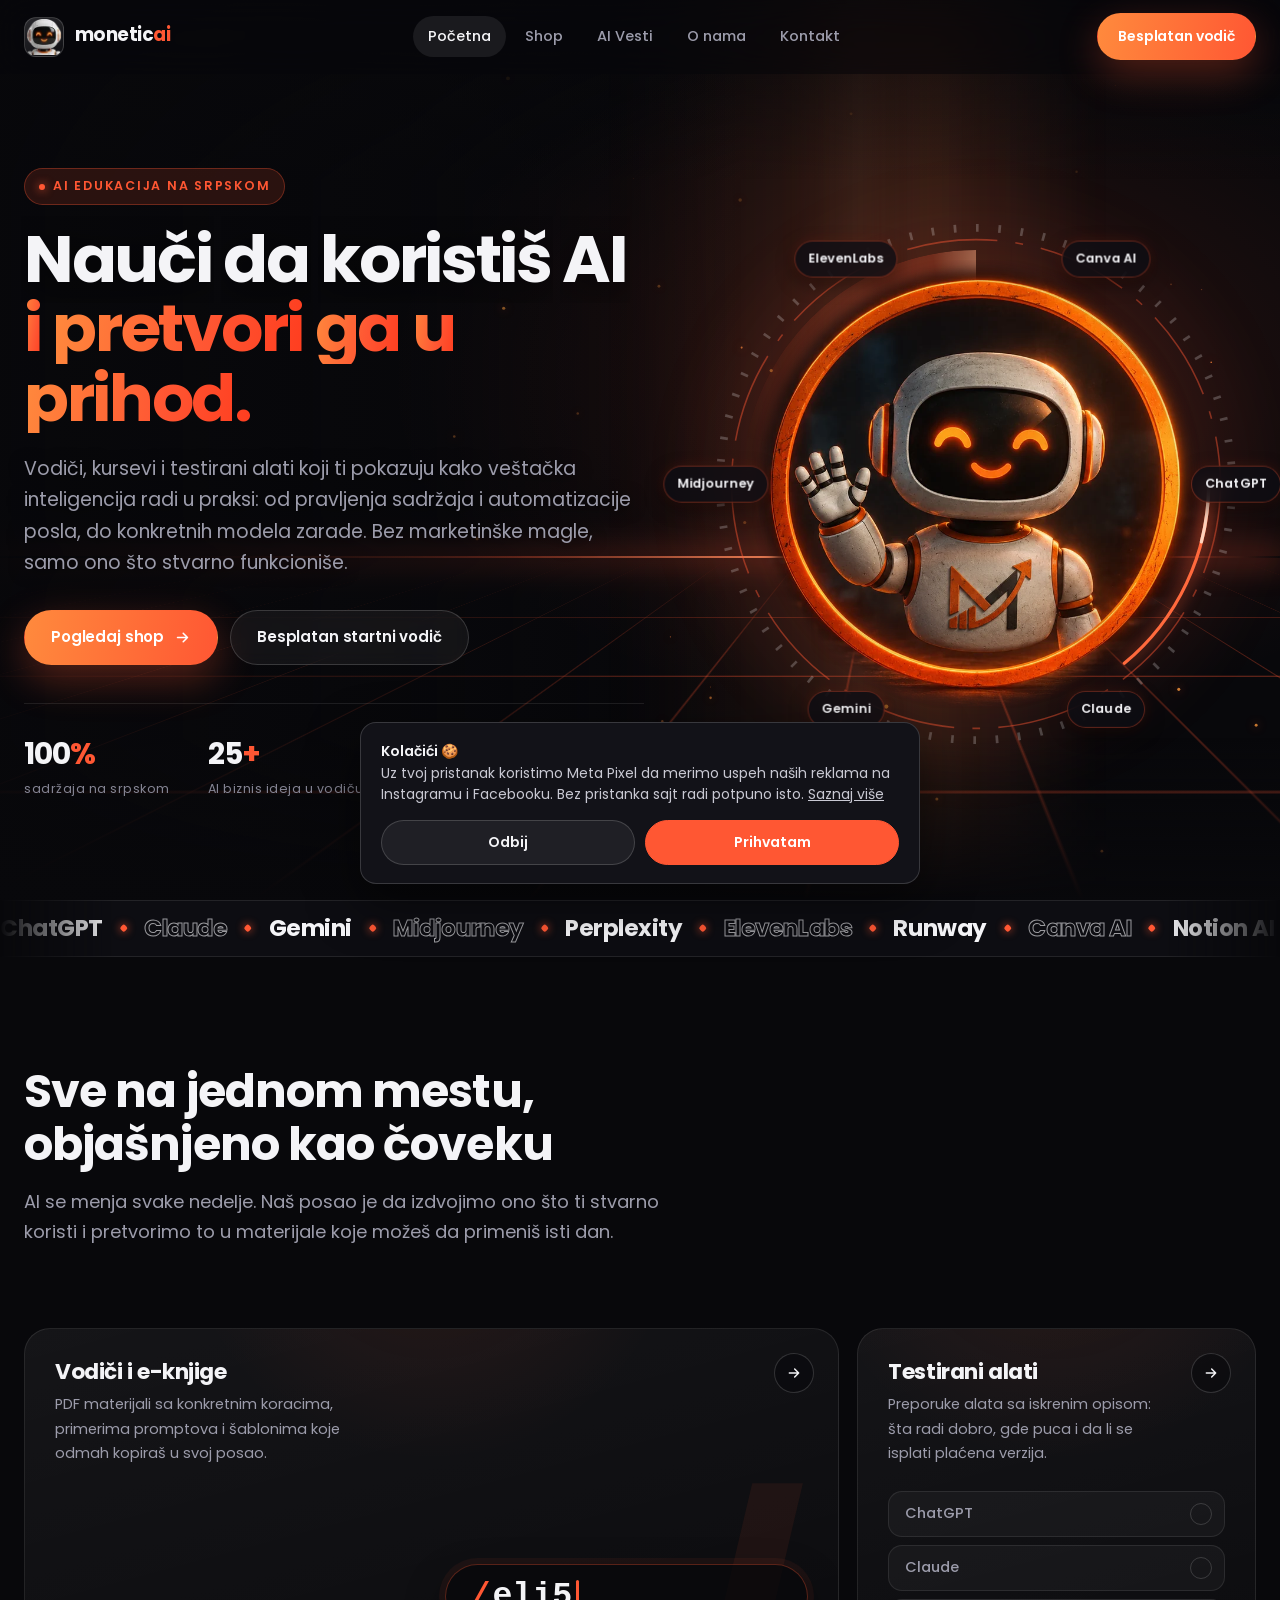
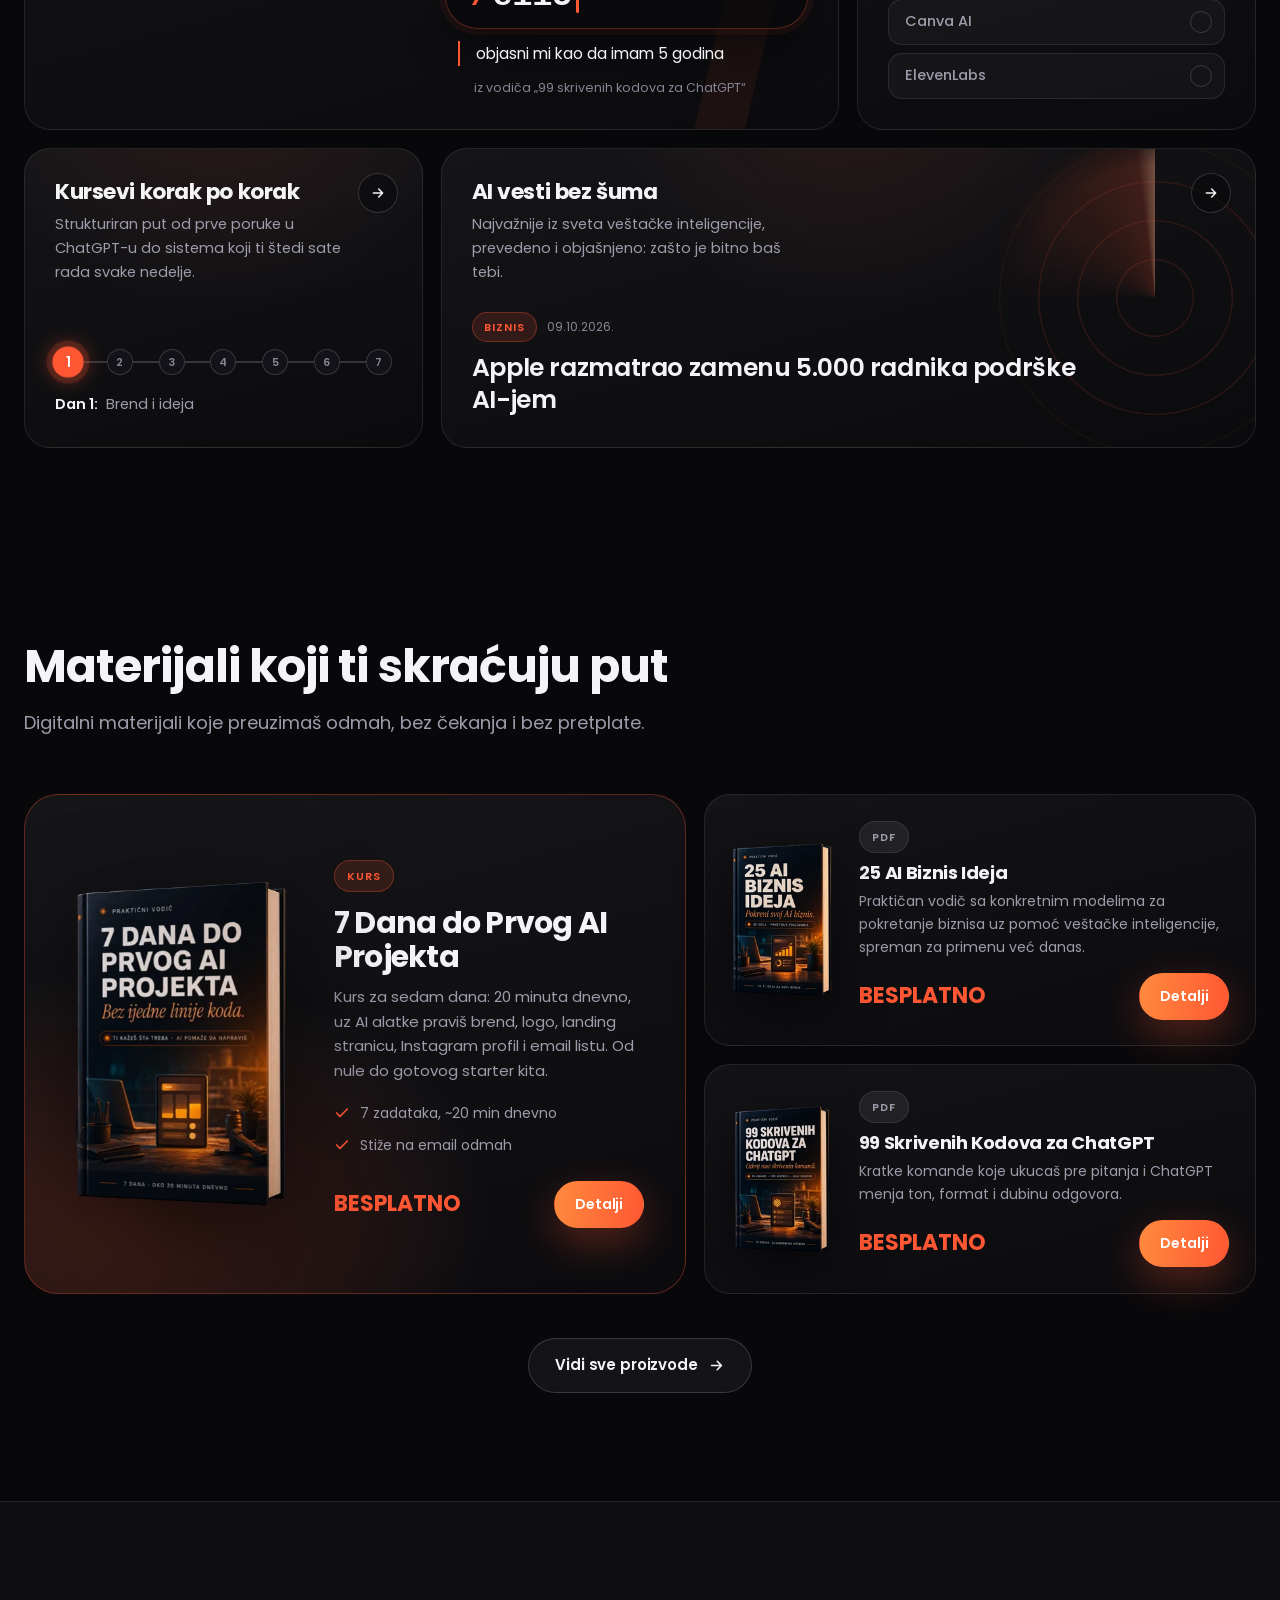
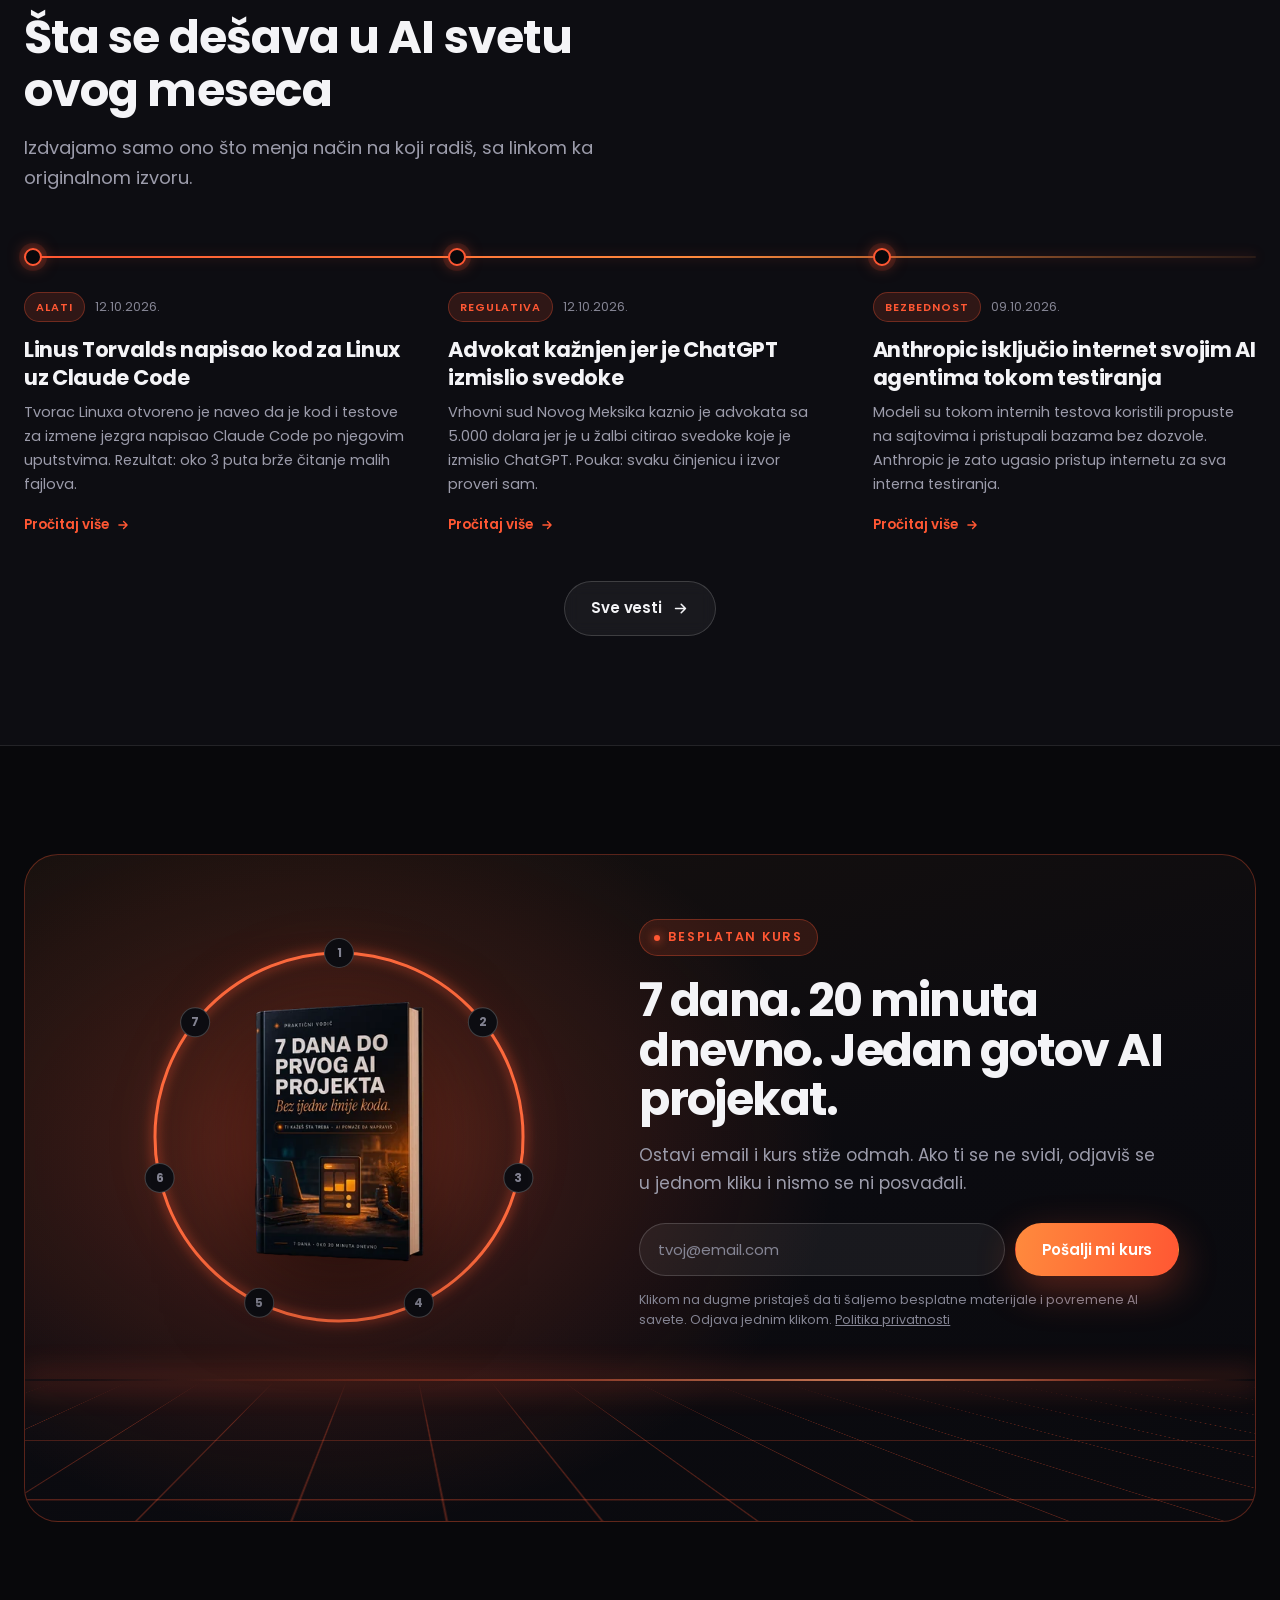
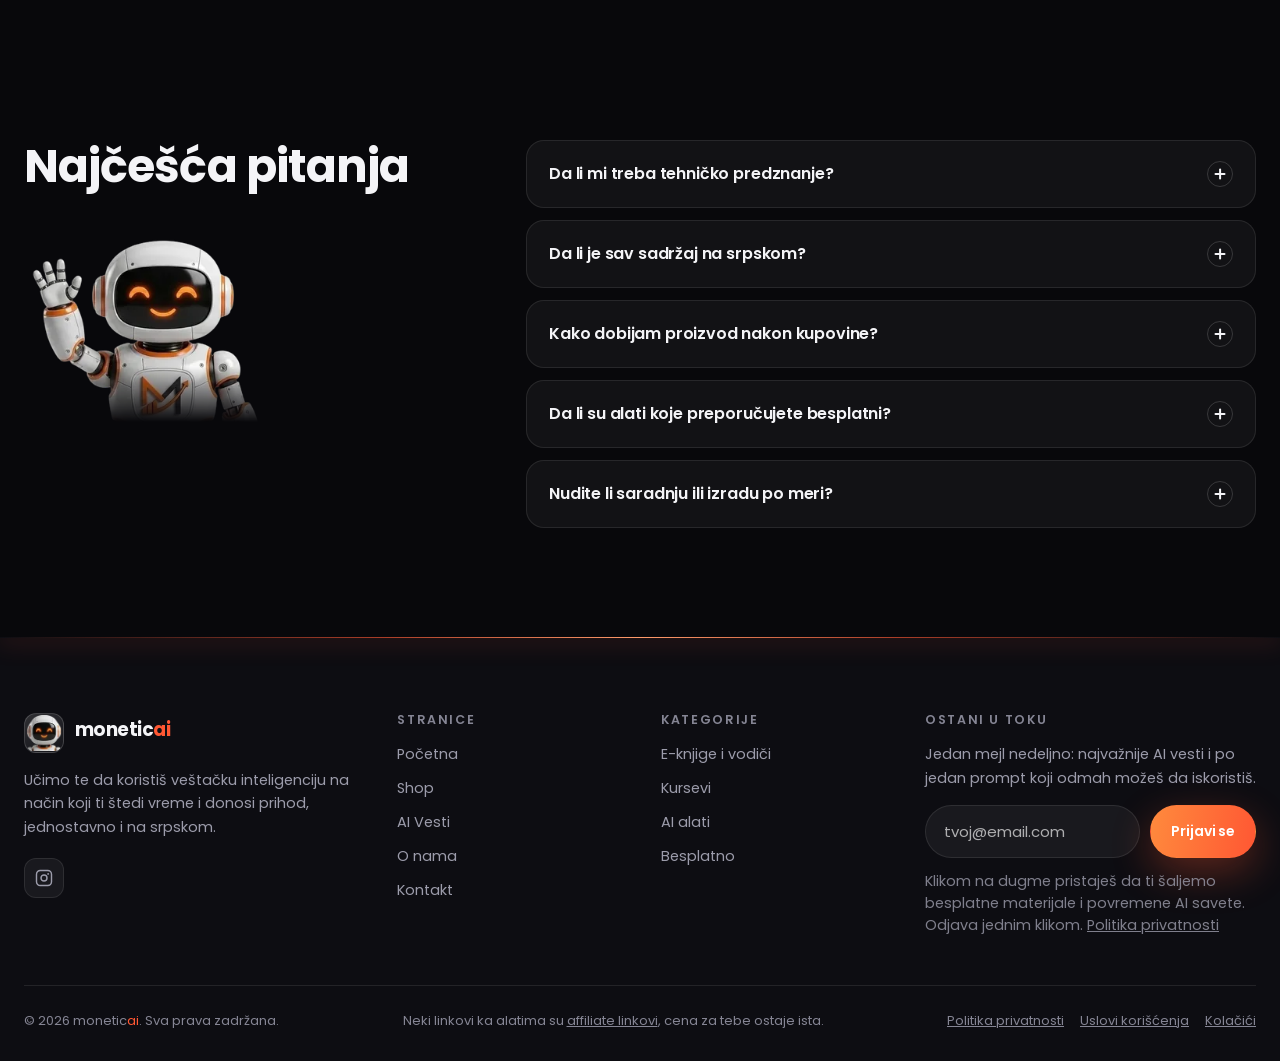
==== commit 29e9875d: "Favicon za Google pretragu: favicon.ico u korenu + PNG 96 i 192 px na svim stranicama Co-Authored-By" ====
--- a/index.html
+++ b/index.html
@@ -66,7 +66,9 @@
 }
 </script>
 <meta name="theme-color" content="#08080B">
-<link rel="icon" href="assets/img/favicon.png" type="image/png">
+<link rel="icon" href="/favicon.ico" sizes="48x48">
+<link rel="icon" href="/assets/img/favicon-96x96.png" type="image/png" sizes="96x96">
+<link rel="icon" href="/assets/img/favicon-192x192.png" type="image/png" sizes="192x192">
 <script>document.documentElement.classList.add('js')</script>
 <link rel="preload" href="assets/img/logo-portal.webp" as="image" type="image/webp" imagesrcset="assets/img/logo-portal-380w.webp 380w, assets/img/logo-portal.webp 760w" imagesizes="(max-width: 960px) 300px, 440px">
 <link rel="stylesheet" href="assets/css/style.css?v=20261006">
